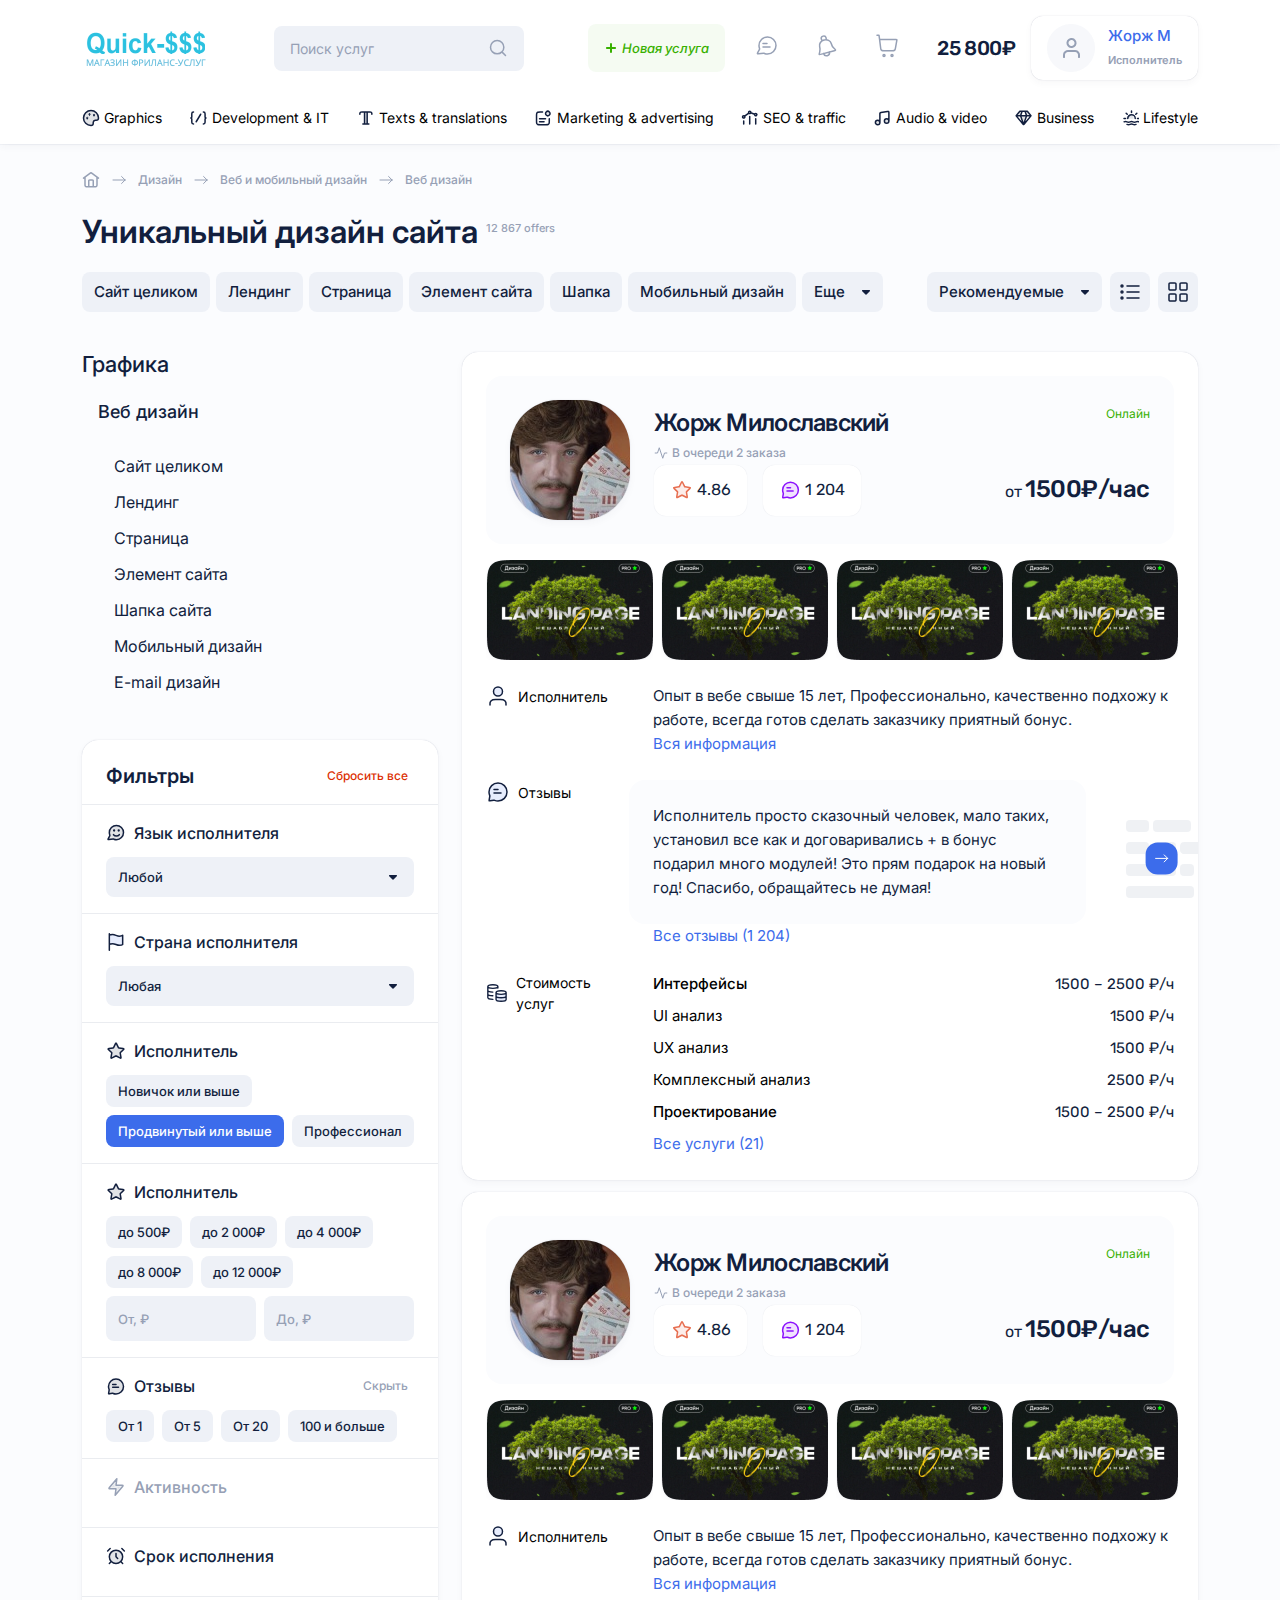
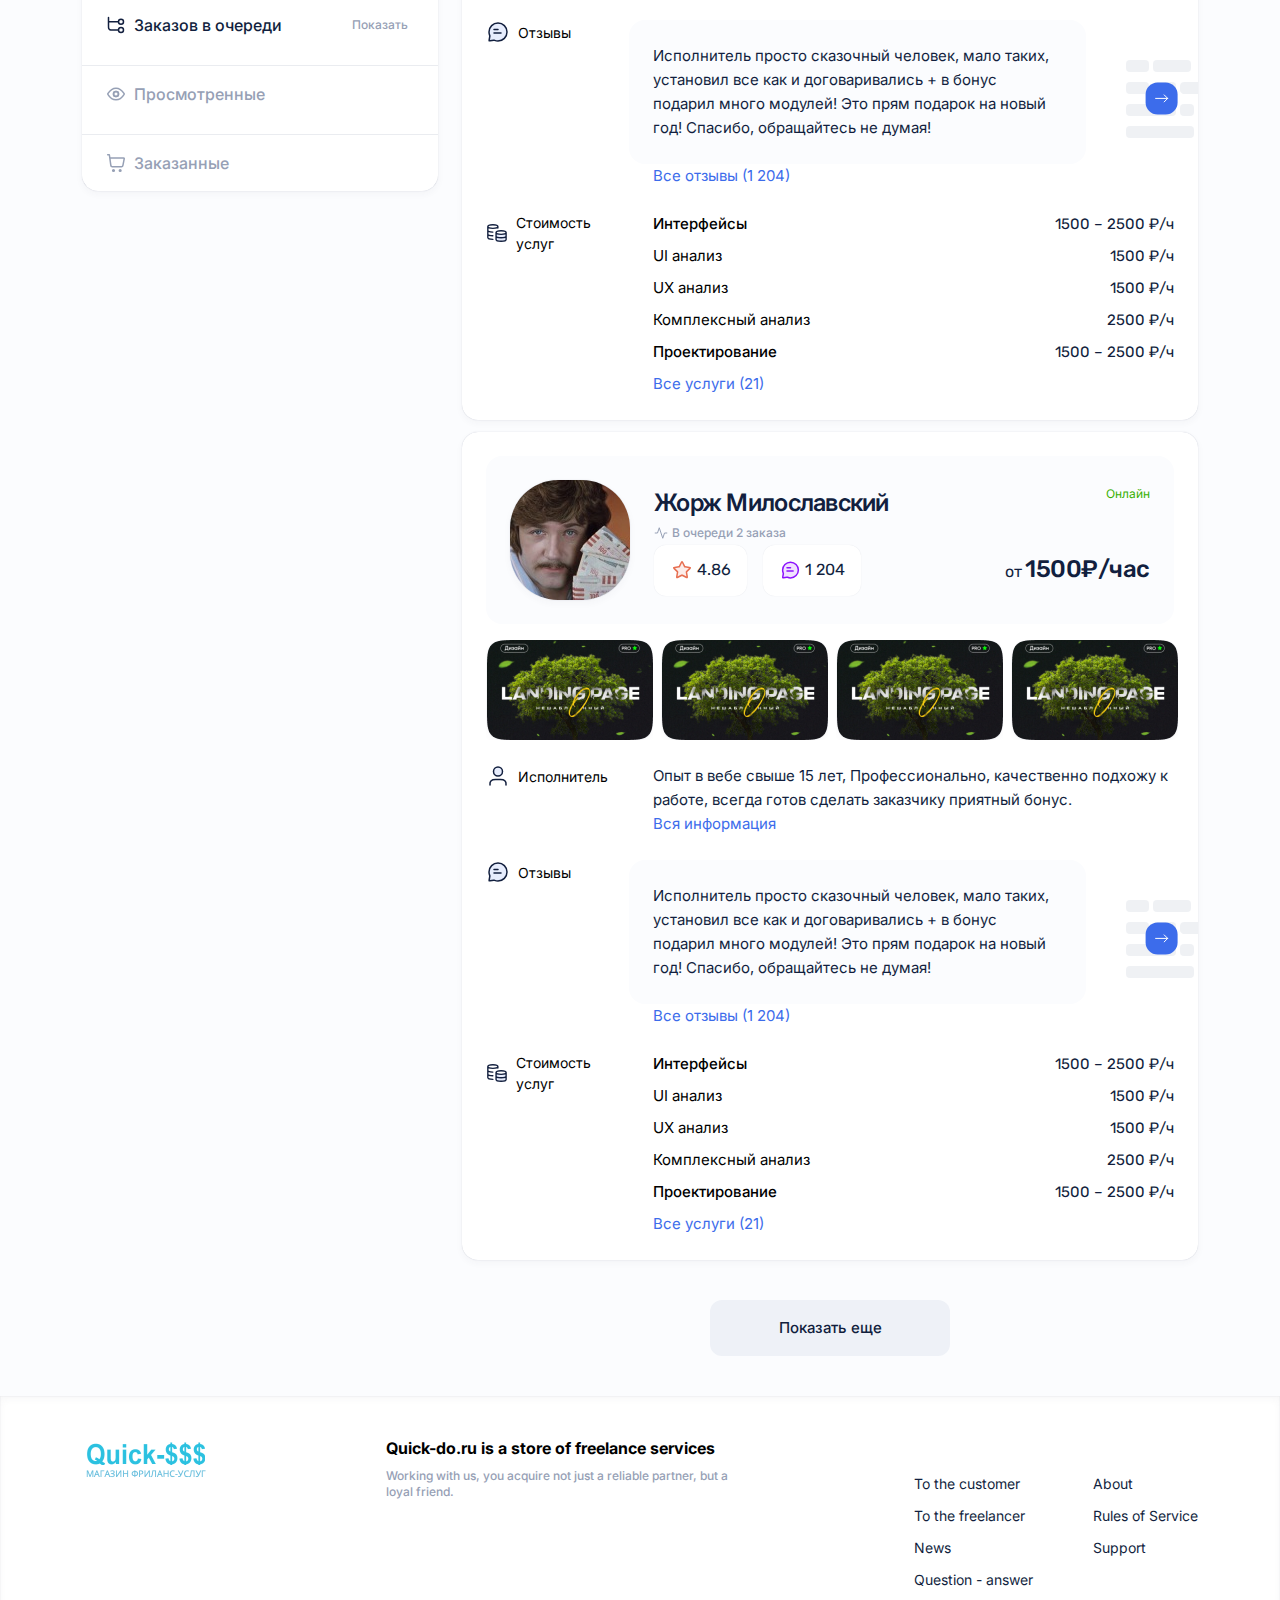
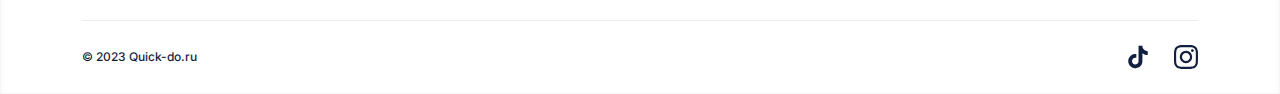
==== app/catalog.html @ 10f94018 "commit" ====
<!DOCTYPE html>
<html lang="en">

<head>
  <meta charset="UTF-8">
  <meta name="viewport" content="width=device-width, initial-scale=1.0">
  <link rel="stylesheet" href="https://cdn.jsdelivr.net/npm/swiper@10/swiper-bundle.min.css" />
  <link rel="stylesheet" href="css/style.min.css">
  <title>Quick</title>
</head>

<body>
  <div class="wrapper">
    <header class="header">
      <div class="container">
        <div class="header__top">
          <a href="#" class="header__logo">
            <img src="images/logo.png" alt="">
          </a>
          <div class="header__search">
            <input type="text" placeholder="Поиск услуг" class="header__search-input">
            <buttom class="search">
              <svg xmlns="http://www.w3.org/2000/svg" width="20" height="20" viewBox="0 0 20 20" fill="none">
                <path
                  d="M17.5 17.5L13.875 13.875M15.8333 9.16667C15.8333 12.8486 12.8486 15.8333 9.16667 15.8333C5.48477 15.8333 2.5 12.8486 2.5 9.16667C2.5 5.48477 5.48477 2.5 9.16667 2.5C12.8486 2.5 15.8333 5.48477 15.8333 9.16667Z"
                  stroke="#96A0B5" stroke-width="1.5" stroke-linecap="round" stroke-linejoin="round" />
              </svg>
            </buttom>
          </div>
          <div class="heder__right">
            <button class="new__offer">
              <span><svg xmlns="http://www.w3.org/2000/svg" width="14" height="14" viewBox="0 0 14 14" fill="none">
                  <path d="M6.99996 2.91663V11.0833M2.91663 6.99996H11.0833" stroke="#38B000" stroke-width="2"
                    stroke-linecap="round" stroke-linejoin="round" />
                </svg>
                <i>Новая услуга </i>
              </span>
            </button>
            <div class="header__buttons ">

              <button class="message">
                <svg xmlns="http://www.w3.org/2000/svg" width="24" height="24" viewBox="0 0 24 24" fill="none">
                  <path
                    d="M7.99962 9.5H11.9996M7.99962 13H14.9996M12.4996 20C17.194 20 20.9996 16.1944 20.9996 11.5C20.9996 6.80558 17.194 3 12.4996 3C7.8052 3 3.99962 6.80558 3.99962 11.5C3.99962 12.45 4.15547 13.3636 4.443 14.2166C4.55119 14.5376 4.60529 14.6981 4.61505 14.8214C4.62469 14.9432 4.6174 15.0286 4.58728 15.1469C4.55677 15.2668 4.48942 15.3915 4.35472 15.6408L2.71906 18.6684C2.48575 19.1002 2.36909 19.3161 2.3952 19.4828C2.41794 19.6279 2.50337 19.7557 2.6288 19.8322C2.7728 19.9201 3.01692 19.8948 3.50517 19.8444L8.62619 19.315C8.78127 19.299 8.85881 19.291 8.92949 19.2937C8.999 19.2963 9.04807 19.3029 9.11586 19.3185C9.18478 19.3344 9.27145 19.3678 9.44478 19.4345C10.3928 19.7998 11.4228 20 12.4996 20Z"
                    stroke="#96A0B5" stroke-width="1.5" stroke-linecap="round" stroke-linejoin="round" />
                </svg>
              </button>
              <button class="bell">
                <svg xmlns="http://www.w3.org/2000/svg" width="24" height="24" viewBox="0 0 24 24" fill="none">
                  <path
                    d="M14.391 18.015C14.8198 19.6154 13.8701 21.2604 12.2697 21.6893C10.6693 22.1181 9.02426 21.1683 8.59543 19.5679M10.8915 5.74109C11.1957 5.19379 11.2959 4.53229 11.1211 3.8797C10.7637 2.54603 9.39288 1.75457 8.05921 2.11193C6.72555 2.46928 5.93409 3.84013 6.29144 5.17379C6.46631 5.82639 6.88384 6.34916 7.42094 6.67103M16.2359 9.44553C15.879 8.1134 14.926 6.99944 13.5868 6.3487C12.2475 5.69797 10.6316 5.56377 9.09449 5.97563C7.55741 6.38749 6.22508 7.31167 5.3906 8.54486C4.55612 9.77805 4.28785 11.2192 4.64479 12.5514C5.23537 14.7554 5.12069 16.5138 4.74774 17.8499C4.32267 19.3728 4.11014 20.1342 4.16756 20.2871C4.23325 20.462 4.28076 20.5101 4.455 20.5776C4.60729 20.6366 5.24706 20.4651 6.5266 20.1223L18.3917 16.9431C19.6712 16.6002 20.311 16.4288 20.4134 16.3015C20.5305 16.1559 20.5476 16.0906 20.5171 15.9063C20.4904 15.7451 19.9256 15.192 18.796 14.0857C17.805 13.115 16.8265 11.6496 16.2359 9.44553Z"
                    stroke="#96A0B5" stroke-width="1.5" stroke-linecap="round" stroke-linejoin="round" />
                </svg>
              </button>
              <button class="cart">
                <svg xmlns="http://www.w3.org/2000/svg" width="24" height="26" viewBox="0 0 24 26" fill="none">
                  <path
                    d="M2 2.14636H3.30616C3.55218 2.14636 3.67519 2.14636 3.77418 2.19491C3.86142 2.2377 3.93535 2.30651 3.98715 2.39315C4.04593 2.49144 4.06333 2.62214 4.09812 2.88351L4.57143 6.43921M4.57143 6.43921L5.62332 14.7366C5.75681 15.7896 5.82355 16.3161 6.0581 16.7123C6.26478 17.0615 6.56108 17.3392 6.91135 17.512C7.30886 17.7079 7.80394 17.7079 8.79411 17.7079H17.352C18.2945 17.7079 18.7658 17.7079 19.151 17.5259C19.4905 17.3655 19.7818 17.1067 19.9923 16.7787C20.2309 16.4068 20.3191 15.91 20.4955 14.9163L21.8191 7.45842C21.8812 7.10869 21.9122 6.93382 21.8672 6.79712C21.8278 6.67721 21.7499 6.57623 21.6475 6.51221C21.5308 6.43921 21.365 6.43921 21.0332 6.43921H4.57143ZM10 22.5374C10 23.1301 9.55228 23.6106 9 23.6106C8.44772 23.6106 8 23.1301 8 22.5374C8 21.9446 8.44772 21.4642 9 21.4642C9.55228 21.4642 10 21.9446 10 22.5374ZM18 22.5374C18 23.1301 17.5523 23.6106 17 23.6106C16.4477 23.6106 16 23.1301 16 22.5374C16 21.9446 16.4477 21.4642 17 21.4642C17.5523 21.4642 18 21.9446 18 22.5374Z"
                    stroke="#96A0B5" stroke-width="1.5" stroke-linecap="round" stroke-linejoin="round" />
                </svg>
              </button>
            </div>
            <div class="header__balance">25 800₽</div>
            <div class="header__user">
              <div class="header__user-avatar">
                <img src="images/user-header.png" alt="">
                <div class="header__user-info">
                  <div class="header__user-name">Жорж М</div>
                  <div class="header__user-status">Исполнитель</div>
                </div>
              </div>
            </div>
          </div>

        </div>
        <div class="header__bottom">
          <a class="header__bottom-item">
            <img src="images/icons/palette.svg" alt="">
            <span>Graphics</span>
          </a>
          <a class="header__bottom-item">
            <img src="images/icons/brackets-slash.3 1.svg" alt="">
            <span>Development & IT</span>
          </a>
          <a class="header__bottom-item">
            <img src="images/icons/type-02.3 1.svg" alt="">
            <span>Texts & translations</span>
          </a>
          <a class="header__bottom-item">
            <img src="images/icons/notification-text.svg" alt="">
            <span>Marketing & advertising</span>
          </a>

          <a class="header__bottom-item">
            <img src="images/icons/bar-line-chart.svg" alt="">
            <span>SEO & traffic</span>
          </a>
          <a class="header__bottom-item">
            <img src="images/icons/music-note.svg" alt="">
            <span>Audio & video</span>
          </a>
          <a class="header__bottom-item">
            <img src="images/icons/diamond.svg" alt="">
            <span>Business</span>
          </a>
          <a class="header__bottom-item">
            <img src="images/icons/sun-setting.svg" alt="">
            <span>Lifestyle</span>
          </a>

        </div>
        <div class="header__bottom"></div>
      </div>
    </header>
    <main class="main">
      <section class="page__top">
        <div class="container">
          <div class="page__breadcrumbs">
            <a href="index.html" class="page__breadcrumbs-home page__breadcrumbs-link">
              <img src="images/icons/home-03 1.svg" alt="">
            </a>
            <a href="" class="page__breadcrumbs-category page__breadcrumbs-link">Дизайн</a>
            <a href="" class="page__breadcrumbs-midle page__breadcrumbs-link">Веб и мобильный дизайн</a>
            <a href="" class="page__breadcrumbs-last page__breadcrumbs-link">Веб дизайн</a>
          </div>
          <div class="page__heading">
            <h2>Уникальный дизайн сайта</h2> <span>12 867 offers</span>
          </div>
          <div class="page__categories">
            <div class="page__categories-box">
              <a href="">Сайт целиком</a>
              <a href="">Лендинг</a>
              <a href="">Страница</a>
              <a href="">Элемент сайта</a>
              <a href="">Шапка</a>
              <a href="">Мобильный дизайн</a>
              <a href="" class="page__categories-select">Еще</a>
            </div>
            <div class="page__categories__left">
              <a href="" class="page__categories-select">Рекомендуемые</a>
              <button>
                <img src="images/icons/list.svg" alt="">
              </button>
              <button>
                <img src="images/icons/grid.svg" alt="">
              </button>
            </div>

          </div>
        </div>

      </section>
      <section class="content">
        <div class="container">
          <div class="content__wrapper">
            <div class="content__filter">
              <div class="content__filter__top">
                <a class="content__filter-heading">
                  Графика
                </a>
                <div class="content__filter-body">
                  <a href="#" class="content__filter-body-head">Веб дизайн</a>
                  <ul class="content__filter-list">
                    <a href="">
                      <li>Сайт целиком</li>
                    </a>
                    <a href="">
                      <li>Лендинг</li>
                    </a>
                    <a href="">
                      <li>Страница</li>
                    </a>
                    <a href="">
                      <li>Элемент сайта</li>
                    </a>
                    <a href="">
                      <li>Шапка сайта</li>
                    </a>
                    <a href="">
                      <li>Мобильный дизайн</li>
                    </a>
                    <a href="">
                      <li>E-mail дизайн</li>
                    </a>

                  </ul>
                </div>
              </div>
              <div class="filter__options">
                <div class="filter__options__top">
                  <div class="filter__options__tilte">Фильтры</div>
                  <button class="filter__reset-btn">Сбросить все</button>
                </div>
                <div class="filter__item">
                  <div class="filter__item-top">
                    <img src="images/icons/message-smile-circle.svg" alt="">
                    <span>Язык исполнителя</span>
                  </div>
                  <div class="filter__select">Любой</div>
                </div>
                <div class="filter__item">
                  <div class="filter__item-top">
                    <img src="images/icons/flag.svg" alt="">
                    <span>Страна исполнителя</span>
                  </div>
                  <div class="filter__select">Любая</div>
                </div>
                <div class="filter__item">
                  <div class="filter__item-top">
                    <img src="images/icons/star-01.3 2.svg" alt="">
                    <span>Исполнитель</span>
                  </div>
                  <div class="filter__points">
                    <div class="filter__points-item">Новичок или выше</div>
                    <div class="filter__points-item active">Продвинутый или выше</div>
                    <div class="filter__points-item">Профессионал</div>
                  </div>
                </div>
                <div class="filter__item">
                  <div class="filter__item-top">
                    <img src="images/icons/star-01.3 2.svg" alt="">
                    <span>Исполнитель</span>
                  </div>
                  <div class="filter__points">
                    <div class="filter__points-item">до 500₽</div>
                    <div class="filter__points-item">до 2 000₽</div>
                    <div class="filter__points-item">до 4 000₽</div>
                    <div class="filter__points-item">до 8 000₽</div>
                    <div class="filter__points-item">до 12 000₽</div>
                  </div>
                  <div class="filter__points filter__points-price">
                    <input type="number" class="filter__points-input" placeholder="От, ₽">
                    <input type="number" class="filter__points-input" placeholder="До, ₽">
                  </div>
                </div>
                <div class="filter__item">
                  <div class="filter__item-top">
                    <img src="images/icons/message-text-circle-02.3 1.svg" alt="">
                    <span>Отзывы</span>
                    <button class="filter__cloose">Скрыть</button>
                  </div>
                  <div class="filter__points">
                    <div class="filter__points-item">От 1</div>
                    <div class="filter__points-item">От 5</div>
                    <div class="filter__points-item">От 20</div>
                    <div class="filter__points-item">100 и больше</div>
                  </div>
                </div>
                <div class="filter__item">
                  <div class="filter__item-top grey">
                    <img src="images/icons/lightning-01.3 1.svg" alt="">
                    <span>Активность</span>
                  </div>
                </div>
                <div class="filter__item">
                  <div class="filter__item-top">
                    <img src="images/icons/alarm-clock.3 1.svg" alt="">
                    <span>Срок исполнения</span>
                  </div>
                </div>
                <div class="filter__item">
                  <div class="filter__item-top">
                    <img src="images/icons/git-branch-01.3 1.svg" alt="">
                    <span>Заказов в очереди</span>
                    <button class="filter__item-show">Показать</button>
                  </div>
                </div>
                <div class="filter__item">
                  <div class="filter__item-top grey">
                    <img src="images/icons/eye.3 1.svg" alt="">
                    <span>Просмотренные</span>
                  </div>
                </div>
                <div class="filter__item">
                  <div class="filter__item-top grey">
                    <img src="images/icons/shopping-cart-01 1.svg" alt="">
                    <span>Заказанные</span>
                  </div>
                </div>
              </div>
            </div>
            <div class="content__profi">
              <div class="content__profi-wrap">
                <div class="profi__block">
                  <div class="profi__head">
                    <img src="images/frelancer/avatar.jpg" alt="">
                    <div class="profi__info">
                      <div class="profi__info-top">
                        <div class="profi__info-user">
                          <div class="profi__info-name">Жорж Милославский</div>
                          <div class="profi__info-orders">В очереди 2 заказа</div>
                        </div>
                        <div class="profi__info-status">Онлайн</div>
                      </div>
                      <div class="profi__info-bottom">
                        <div class="profi__info-point">
                          <svg xmlns="http://www.w3.org/2000/svg" width="22" height="22" viewBox="0 0 22 22"
                            fill="none">
                            <path opacity="0.12"
                              d="M10.3724 3.52163C10.574 3.11306 10.6748 2.90877 10.8117 2.84349C10.9308 2.78671 11.0692 2.78671 11.1883 2.84349C11.3252 2.90877 11.426 3.11306 11.6277 3.52163L13.5411 7.39784C13.6006 7.51846 13.6303 7.57878 13.6738 7.62561C13.7124 7.66706 13.7586 7.70065 13.8099 7.72452C13.8679 7.75147 13.9344 7.7612 14.0675 7.78065L18.3474 8.40622C18.7981 8.47209 19.0234 8.50502 19.1277 8.61511C19.2184 8.71088 19.261 8.84248 19.2438 8.97327C19.2239 9.12361 19.0609 9.28252 18.7346 9.60032L15.6387 12.6156C15.5423 12.7095 15.494 12.7566 15.4629 12.8125C15.4353 12.862 15.4176 12.9164 15.4108 12.9727C15.4031 13.0362 15.4145 13.1026 15.4372 13.2353L16.1678 17.4943C16.2448 17.9435 16.2832 18.1681 16.2109 18.3014C16.1479 18.4173 16.036 18.4987 15.9062 18.5228C15.757 18.5504 15.5553 18.4443 15.152 18.2322L11.3259 16.22C11.2066 16.1574 11.147 16.1261 11.0842 16.1137C11.0286 16.1028 10.9714 16.1028 10.9158 16.1137C10.853 16.1261 10.7934 16.1574 10.6742 16.22L6.84806 18.2322C6.44468 18.4443 6.24298 18.5504 6.09385 18.5228C5.9641 18.4987 5.85213 18.4173 5.78915 18.3014C5.71675 18.1681 5.75528 17.9435 5.83231 17.4943L6.56278 13.2353C6.58555 13.1026 6.59694 13.0362 6.58923 12.9727C6.58241 12.9164 6.56472 12.862 6.53716 12.8125C6.50602 12.7566 6.45777 12.7095 6.36127 12.6156L3.26549 9.60032C2.9392 9.28252 2.77606 9.12361 2.75621 8.97327C2.73894 8.84248 2.78161 8.71088 2.87234 8.61511C2.97664 8.50502 3.20197 8.47209 3.65266 8.40622L7.93252 7.78065C8.06562 7.7612 8.13217 7.75147 8.19013 7.72452C8.24144 7.70065 8.28764 7.66706 8.32617 7.62561C8.36967 7.57878 8.39944 7.51846 8.45897 7.39784L10.3724 3.52163Z"
                              fill="#E76F51" />
                            <path
                              d="M10.3724 3.52163C10.574 3.11306 10.6749 2.90877 10.8117 2.84349C10.9308 2.78671 11.0692 2.78671 11.1883 2.84349C11.3252 2.90877 11.426 3.11306 11.6277 3.52163L13.5411 7.39784C13.6006 7.51846 13.6303 7.57878 13.6738 7.62561C13.7124 7.66706 13.7586 7.70065 13.8099 7.72452C13.8679 7.75147 13.9344 7.7612 14.0675 7.78065L18.3474 8.40622C18.7981 8.47209 19.0234 8.50502 19.1277 8.61511C19.2184 8.71088 19.261 8.84249 19.2438 8.97327C19.2239 9.12361 19.0609 9.28252 18.7346 9.60032L15.6387 12.6156C15.5423 12.7095 15.494 12.7566 15.4629 12.8125C15.4353 12.862 15.4176 12.9164 15.4108 12.9727C15.4031 13.0362 15.4145 13.1026 15.4372 13.2353L16.1678 17.4943C16.2448 17.9435 16.2832 18.1681 16.2109 18.3014C16.1479 18.4173 16.036 18.4987 15.9062 18.5228C15.757 18.5504 15.5553 18.4443 15.152 18.2322L11.3259 16.22C11.2066 16.1574 11.147 16.1261 11.0842 16.1137C11.0286 16.1028 10.9714 16.1028 10.9158 16.1137C10.853 16.1261 10.7934 16.1574 10.6742 16.22L6.84806 18.2322C6.44468 18.4443 6.24298 18.5504 6.09385 18.5228C5.9641 18.4987 5.85213 18.4173 5.78915 18.3014C5.71675 18.1681 5.75528 17.9435 5.83231 17.4943L6.56278 13.2353C6.58555 13.1026 6.59694 13.0362 6.58923 12.9727C6.58241 12.9164 6.56472 12.862 6.53716 12.8125C6.50602 12.7566 6.45777 12.7095 6.36127 12.6156L3.26549 9.60032C2.9392 9.28252 2.77606 9.12361 2.75621 8.97327C2.73894 8.84249 2.78161 8.71088 2.87234 8.61511C2.97664 8.50502 3.20197 8.47209 3.65266 8.40622L7.93252 7.78065C8.06562 7.7612 8.13217 7.75147 8.19013 7.72452C8.24144 7.70065 8.28764 7.66706 8.32617 7.62561C8.36967 7.57878 8.39944 7.51846 8.45897 7.39784L10.3724 3.52163Z"
                              stroke="#E76F51" stroke-width="1.5" stroke-linecap="round" stroke-linejoin="round" />
                          </svg>
                          <span>4.86</span>
                        </div>
                        <div class="profi__info-point">
                          <svg xmlns="http://www.w3.org/2000/svg" width="21" height="22" viewBox="0 0 21 22"
                            fill="none">
                            <path opacity="0.12"
                              d="M18.375 11C18.375 15.3493 14.8493 18.875 10.5 18.875C9.45254 18.875 8.45276 18.6705 7.53855 18.2992C7.36358 18.2281 7.2761 18.1926 7.20538 18.1768C7.1362 18.1613 7.08501 18.1556 7.01411 18.1556C6.94164 18.1556 6.8627 18.1687 6.70482 18.195L3.59167 18.7139C3.26566 18.7683 3.10265 18.7954 2.98478 18.7448C2.88162 18.7006 2.79941 18.6184 2.75517 18.5152C2.70461 18.3973 2.73178 18.2343 2.78611 17.9083L3.30497 14.7952C3.33128 14.6373 3.34444 14.5584 3.34443 14.4859C3.34443 14.415 3.33876 14.3638 3.32325 14.2946C3.3074 14.2239 3.27186 14.1364 3.2008 13.9614C2.82952 13.0472 2.625 12.0475 2.625 11C2.625 6.65076 6.15076 3.125 10.5 3.125C14.8493 3.125 18.375 6.65076 18.375 11Z"
                              fill="#8C13FD" />
                            <path
                              d="M7 8.8125H10.5M7 11.875H13.125M10.5 18.875C14.8493 18.875 18.375 15.3493 18.375 11C18.375 6.65076 14.8493 3.125 10.5 3.125C6.15076 3.125 2.625 6.65076 2.625 11C2.625 12.0475 2.82952 13.0472 3.2008 13.9614C3.27186 14.1364 3.3074 14.2239 3.32325 14.2946C3.33876 14.3638 3.34443 14.415 3.34443 14.4859C3.34444 14.5584 3.33128 14.6373 3.30497 14.7952L2.78611 17.9083C2.73178 18.2343 2.70461 18.3973 2.75517 18.5152C2.79941 18.6184 2.88162 18.7006 2.98478 18.7448C3.10265 18.7954 3.26566 18.7683 3.59167 18.7139L6.70482 18.195C6.8627 18.1687 6.94164 18.1556 7.01411 18.1556C7.08501 18.1556 7.1362 18.1613 7.20538 18.1767C7.2761 18.1926 7.36358 18.2281 7.53855 18.2992C8.45276 18.6705 9.45254 18.875 10.5 18.875Z"
                              stroke="#8C13FD" stroke-width="1.5" stroke-linecap="round" stroke-linejoin="round" />
                          </svg>
                          <span>1 204</span>
                        </div>
                        <div class="profi__info-price">
                          от <strong>1500₽/час</strong>
                        </div>
                      </div>
                    </div>
                  </div>
                  <div class="profi__projects">
                    <a href="" class="profi__projects-item">
                      <img src="images/project.png" alt="">
                    </a>
                    <a href="" class="profi__projects-item">
                      <img src="images/project.png" alt="">
                    </a>
                    <a href="" class="profi__projects-item">
                      <img src="images/project.png" alt="">
                    </a>
                    <a href="" class="profi__projects-item">
                      <img src="images/project.png" alt="">
                    </a>
                  </div>
                  <div class="profi__descr">
                    <div class="profi__descr-left">
                      <svg xmlns="http://www.w3.org/2000/svg" width="24" height="24" viewBox="0 0 24 24" fill="none">
                        <path opacity="0.12"
                          d="M12 12C14.4853 12 16.5 9.98528 16.5 7.5C16.5 5.01472 14.4853 3 12 3C9.51472 3 7.5 5.01472 7.5 7.5C7.5 9.98528 9.51472 12 12 12Z"
                          fill="#3C6CEB" />
                        <path
                          d="M20 21C20 19.6044 20 18.9067 19.8278 18.3389C19.44 17.0605 18.4395 16.06 17.1611 15.6722C16.5933 15.5 15.8956 15.5 14.5 15.5H9.5C8.10444 15.5 7.40665 15.5 6.83886 15.6722C5.56045 16.06 4.56004 17.0605 4.17224 18.3389C4 18.9067 4 19.6044 4 21M16.5 7.5C16.5 9.98528 14.4853 12 12 12C9.51472 12 7.5 9.98528 7.5 7.5C7.5 5.01472 9.51472 3 12 3C14.4853 3 16.5 5.01472 16.5 7.5Z"
                          stroke="#121F3E" stroke-width="1.5" stroke-linecap="round" stroke-linejoin="round" />
                      </svg>
                      <span>Исполнитель</span>
                    </div>
                    <div class="profi__descr-right">
                      <p>Опыт в вебе свыше 15 лет, Профессионально, качественно подхожу к работе, всегда готов сделать
                        заказчику приятный бонус.</p>
                      <a href="">Вся информация</a>
                    </div>
                  </div>
                  <div class="profi__descr">
                    <div class="profi__descr-left">
                      <svg xmlns="http://www.w3.org/2000/svg" width="24" height="24" viewBox="0 0 24 24" fill="none">
                        <path opacity="0.12"
                          d="M21 12C21 16.9706 16.9706 21 12 21C10.8029 21 9.6603 20.7663 8.61549 20.3419C8.41552 20.2607 8.31554 20.2201 8.23472 20.202C8.15566 20.1843 8.09715 20.1778 8.01613 20.1778C7.9333 20.1778 7.84309 20.1928 7.66265 20.2229L4.10476 20.8159C3.73218 20.878 3.54589 20.909 3.41118 20.8512C3.29328 20.8007 3.19933 20.7067 3.14876 20.5888C3.09098 20.4541 3.12203 20.2678 3.18413 19.8952L3.77711 16.3374C3.80718 16.1569 3.82222 16.0667 3.82221 15.9839C3.8222 15.9028 3.81572 15.8443 3.798 15.7653C3.77988 15.6845 3.73927 15.5845 3.65806 15.3845C3.23374 14.3397 3 13.1971 3 12C3 7.02944 7.02944 3 12 3C16.9706 3 21 7.02944 21 12Z"
                          fill="#3C6CEB" />
                        <path
                          d="M8 9.5H12M8 13H15M12 21C16.9706 21 21 16.9706 21 12C21 7.02944 16.9706 3 12 3C7.02944 3 3 7.02944 3 12C3 13.1971 3.23374 14.3397 3.65806 15.3845C3.73927 15.5845 3.77988 15.6845 3.798 15.7653C3.81572 15.8443 3.8222 15.9028 3.82221 15.9839C3.82222 16.0667 3.80718 16.1569 3.77711 16.3374L3.18413 19.8952C3.12203 20.2678 3.09098 20.4541 3.14876 20.5888C3.19933 20.7067 3.29328 20.8007 3.41118 20.8512C3.54589 20.909 3.73218 20.878 4.10476 20.8159L7.66265 20.2229C7.84309 20.1928 7.9333 20.1778 8.01613 20.1778C8.09715 20.1778 8.15566 20.1843 8.23472 20.202C8.31554 20.2201 8.41552 20.2607 8.61549 20.3419C9.6603 20.7663 10.8029 21 12 21Z"
                          stroke="#121F3E" stroke-width="1.5" stroke-linecap="round" stroke-linejoin="round" />
                      </svg>
                      <span>Отзывы</span>
                    </div>
                    <div class="profi__descr-right">
                      <div class="profi__descr-right-wrapper">
                        <p>Исполнитель просто сказочный человек, мало таких, установил все как и договаривались + в
                          бонус
                          подарил много модулей! Это прям подарок на новый год! Спасибо, обращайтесь не думая!</p>
                        <div class="profi__descr-testimonial">
                          <svg xmlns="http://www.w3.org/2000/svg" width="83" height="82" viewBox="0 0 83 82"
                            fill="none">
                            <rect opacity="0.15" x="27" width="38" height="12" rx="4" fill="#96A0B5" />
                            <rect opacity="0.15" y="22" width="23" height="12" rx="4" fill="#96A0B5" />
                            <rect opacity="0.15" width="23" height="12" rx="4" fill="#96A0B5" />
                            <rect opacity="0.15" x="27" y="22" width="23" height="12" rx="4" fill="#96A0B5" />
                            <path opacity="0.15"
                              d="M54 28C54 26.1362 54 25.2044 54.3045 24.4693C54.7105 23.4892 55.4892 22.7105 56.4693 22.3045C57.2044 22 58.1362 22 60 22H72V34H60C58.1362 34 57.2044 34 56.4693 33.6955C55.4892 33.2895 54.7105 32.5108 54.3045 31.5307C54 30.7956 54 29.8638 54 28Z"
                              fill="#96A0B5" />
                            <rect opacity="0.15" x="54" y="44" width="14" height="12" rx="4" fill="#96A0B5" />
                            <rect opacity="0.15" y="44" width="50" height="12" rx="4" fill="#96A0B5" />
                            <rect opacity="0.15" y="66" width="68" height="12" rx="4" fill="#96A0B5" />
                          </svg>
                          <a href="#">
                            <svg xmlns="http://www.w3.org/2000/svg" width="14" height="14" viewBox="0 0 14 14"
                              fill="none">
                              <path d="M0.999359 7H13.0827M13.0827 7L9.58269 3.5M13.0827 7L9.58269 10.5" stroke="white"
                                stroke-linecap="round" stroke-linejoin="round" />
                            </svg>
                          </a>
                        </div>
                      </div>

                      <a href="">Все отзывы (1 204)</a>
                    </div>
                  </div>
                  <div class="profi__descr">
                    <div class="profi__descr-left">
                      <svg xmlns="http://www.w3.org/2000/svg" width="24" height="24" viewBox="0 0 24 24" fill="none">
                        <path opacity="0.12"
                          d="M16.5 13.5C19.5376 13.5 22 12.6046 22 11.5V19C22 20.1046 19.5376 21 16.5 21C13.4624 21 11 20.1046 11 19V11.5C11 12.6046 13.4624 13.5 16.5 13.5Z"
                          fill="#3C6CEB" />
                        <path
                          d="M13 5C13 6.10457 10.5376 7 7.5 7C4.46243 7 2 6.10457 2 5M13 5C13 3.89543 10.5376 3 7.5 3C4.46243 3 2 3.89543 2 5M13 5V6.5M2 5V17C2 18.1046 4.46243 19 7.5 19M7.5 11C7.33145 11 7.16468 10.9972 7 10.9918C4.19675 10.9 2 10.0433 2 9M7.5 15C4.46243 15 2 14.1046 2 13M22 11.5C22 12.6046 19.5376 13.5 16.5 13.5C13.4624 13.5 11 12.6046 11 11.5M22 11.5C22 10.3954 19.5376 9.5 16.5 9.5C13.4624 9.5 11 10.3954 11 11.5M22 11.5V19C22 20.1046 19.5376 21 16.5 21C13.4624 21 11 20.1046 11 19V11.5M22 15.25C22 16.3546 19.5376 17.25 16.5 17.25C13.4624 17.25 11 16.3546 11 15.25"
                          stroke="#121F3E" stroke-width="1.5" stroke-linecap="round" stroke-linejoin="round" />
                      </svg>
                      <span>Стоимость
                        услуг</span>
                    </div>
                    <div class="profi__descr-right">
                      <div class="profi__descr-service">
                        <span class="black">Интерфейсы</span>
                        <p>1500 – 2500 ₽/ч</p>
                      </div>
                      <div class="profi__descr-service">
                        <span>UI анализ</span>
                        <p>1500 ₽/ч</p>
                      </div>
                      <div class="profi__descr-service">
                        <span>UX анализ</span>
                        <p>1500 ₽/ч</p>
                      </div>
                      <div class="profi__descr-service">
                        <span>Комплексный анализ</span>
                        <p>2500 ₽/ч</p>
                      </div>
                      <div class="profi__descr-service">
                        <span class="black">Проектирование</span>
                        <p>1500 – 2500 ₽/ч</p>
                      </div>
                      <a href="">Все услуги (21)</a>
                    </div>
                  </div>
                </div>
                <div class="profi__block">
                  <div class="profi__head">
                    <img src="images/frelancer/avatar.jpg" alt="">
                    <div class="profi__info">
                      <div class="profi__info-top">
                        <div class="profi__info-user">
                          <div class="profi__info-name">Жорж Милославский</div>
                          <div class="profi__info-orders">В очереди 2 заказа</div>
                        </div>
                        <div class="profi__info-status">Онлайн</div>
                      </div>
                      <div class="profi__info-bottom">
                        <div class="profi__info-point">
                          <svg xmlns="http://www.w3.org/2000/svg" width="22" height="22" viewBox="0 0 22 22"
                            fill="none">
                            <path opacity="0.12"
                              d="M10.3724 3.52163C10.574 3.11306 10.6748 2.90877 10.8117 2.84349C10.9308 2.78671 11.0692 2.78671 11.1883 2.84349C11.3252 2.90877 11.426 3.11306 11.6277 3.52163L13.5411 7.39784C13.6006 7.51846 13.6303 7.57878 13.6738 7.62561C13.7124 7.66706 13.7586 7.70065 13.8099 7.72452C13.8679 7.75147 13.9344 7.7612 14.0675 7.78065L18.3474 8.40622C18.7981 8.47209 19.0234 8.50502 19.1277 8.61511C19.2184 8.71088 19.261 8.84248 19.2438 8.97327C19.2239 9.12361 19.0609 9.28252 18.7346 9.60032L15.6387 12.6156C15.5423 12.7095 15.494 12.7566 15.4629 12.8125C15.4353 12.862 15.4176 12.9164 15.4108 12.9727C15.4031 13.0362 15.4145 13.1026 15.4372 13.2353L16.1678 17.4943C16.2448 17.9435 16.2832 18.1681 16.2109 18.3014C16.1479 18.4173 16.036 18.4987 15.9062 18.5228C15.757 18.5504 15.5553 18.4443 15.152 18.2322L11.3259 16.22C11.2066 16.1574 11.147 16.1261 11.0842 16.1137C11.0286 16.1028 10.9714 16.1028 10.9158 16.1137C10.853 16.1261 10.7934 16.1574 10.6742 16.22L6.84806 18.2322C6.44468 18.4443 6.24298 18.5504 6.09385 18.5228C5.9641 18.4987 5.85213 18.4173 5.78915 18.3014C5.71675 18.1681 5.75528 17.9435 5.83231 17.4943L6.56278 13.2353C6.58555 13.1026 6.59694 13.0362 6.58923 12.9727C6.58241 12.9164 6.56472 12.862 6.53716 12.8125C6.50602 12.7566 6.45777 12.7095 6.36127 12.6156L3.26549 9.60032C2.9392 9.28252 2.77606 9.12361 2.75621 8.97327C2.73894 8.84248 2.78161 8.71088 2.87234 8.61511C2.97664 8.50502 3.20197 8.47209 3.65266 8.40622L7.93252 7.78065C8.06562 7.7612 8.13217 7.75147 8.19013 7.72452C8.24144 7.70065 8.28764 7.66706 8.32617 7.62561C8.36967 7.57878 8.39944 7.51846 8.45897 7.39784L10.3724 3.52163Z"
                              fill="#E76F51" />
                            <path
                              d="M10.3724 3.52163C10.574 3.11306 10.6749 2.90877 10.8117 2.84349C10.9308 2.78671 11.0692 2.78671 11.1883 2.84349C11.3252 2.90877 11.426 3.11306 11.6277 3.52163L13.5411 7.39784C13.6006 7.51846 13.6303 7.57878 13.6738 7.62561C13.7124 7.66706 13.7586 7.70065 13.8099 7.72452C13.8679 7.75147 13.9344 7.7612 14.0675 7.78065L18.3474 8.40622C18.7981 8.47209 19.0234 8.50502 19.1277 8.61511C19.2184 8.71088 19.261 8.84249 19.2438 8.97327C19.2239 9.12361 19.0609 9.28252 18.7346 9.60032L15.6387 12.6156C15.5423 12.7095 15.494 12.7566 15.4629 12.8125C15.4353 12.862 15.4176 12.9164 15.4108 12.9727C15.4031 13.0362 15.4145 13.1026 15.4372 13.2353L16.1678 17.4943C16.2448 17.9435 16.2832 18.1681 16.2109 18.3014C16.1479 18.4173 16.036 18.4987 15.9062 18.5228C15.757 18.5504 15.5553 18.4443 15.152 18.2322L11.3259 16.22C11.2066 16.1574 11.147 16.1261 11.0842 16.1137C11.0286 16.1028 10.9714 16.1028 10.9158 16.1137C10.853 16.1261 10.7934 16.1574 10.6742 16.22L6.84806 18.2322C6.44468 18.4443 6.24298 18.5504 6.09385 18.5228C5.9641 18.4987 5.85213 18.4173 5.78915 18.3014C5.71675 18.1681 5.75528 17.9435 5.83231 17.4943L6.56278 13.2353C6.58555 13.1026 6.59694 13.0362 6.58923 12.9727C6.58241 12.9164 6.56472 12.862 6.53716 12.8125C6.50602 12.7566 6.45777 12.7095 6.36127 12.6156L3.26549 9.60032C2.9392 9.28252 2.77606 9.12361 2.75621 8.97327C2.73894 8.84249 2.78161 8.71088 2.87234 8.61511C2.97664 8.50502 3.20197 8.47209 3.65266 8.40622L7.93252 7.78065C8.06562 7.7612 8.13217 7.75147 8.19013 7.72452C8.24144 7.70065 8.28764 7.66706 8.32617 7.62561C8.36967 7.57878 8.39944 7.51846 8.45897 7.39784L10.3724 3.52163Z"
                              stroke="#E76F51" stroke-width="1.5" stroke-linecap="round" stroke-linejoin="round" />
                          </svg>
                          <span>4.86</span>
                        </div>
                        <div class="profi__info-point">
                          <svg xmlns="http://www.w3.org/2000/svg" width="21" height="22" viewBox="0 0 21 22"
                            fill="none">
                            <path opacity="0.12"
                              d="M18.375 11C18.375 15.3493 14.8493 18.875 10.5 18.875C9.45254 18.875 8.45276 18.6705 7.53855 18.2992C7.36358 18.2281 7.2761 18.1926 7.20538 18.1768C7.1362 18.1613 7.08501 18.1556 7.01411 18.1556C6.94164 18.1556 6.8627 18.1687 6.70482 18.195L3.59167 18.7139C3.26566 18.7683 3.10265 18.7954 2.98478 18.7448C2.88162 18.7006 2.79941 18.6184 2.75517 18.5152C2.70461 18.3973 2.73178 18.2343 2.78611 17.9083L3.30497 14.7952C3.33128 14.6373 3.34444 14.5584 3.34443 14.4859C3.34443 14.415 3.33876 14.3638 3.32325 14.2946C3.3074 14.2239 3.27186 14.1364 3.2008 13.9614C2.82952 13.0472 2.625 12.0475 2.625 11C2.625 6.65076 6.15076 3.125 10.5 3.125C14.8493 3.125 18.375 6.65076 18.375 11Z"
                              fill="#8C13FD" />
                            <path
                              d="M7 8.8125H10.5M7 11.875H13.125M10.5 18.875C14.8493 18.875 18.375 15.3493 18.375 11C18.375 6.65076 14.8493 3.125 10.5 3.125C6.15076 3.125 2.625 6.65076 2.625 11C2.625 12.0475 2.82952 13.0472 3.2008 13.9614C3.27186 14.1364 3.3074 14.2239 3.32325 14.2946C3.33876 14.3638 3.34443 14.415 3.34443 14.4859C3.34444 14.5584 3.33128 14.6373 3.30497 14.7952L2.78611 17.9083C2.73178 18.2343 2.70461 18.3973 2.75517 18.5152C2.79941 18.6184 2.88162 18.7006 2.98478 18.7448C3.10265 18.7954 3.26566 18.7683 3.59167 18.7139L6.70482 18.195C6.8627 18.1687 6.94164 18.1556 7.01411 18.1556C7.08501 18.1556 7.1362 18.1613 7.20538 18.1767C7.2761 18.1926 7.36358 18.2281 7.53855 18.2992C8.45276 18.6705 9.45254 18.875 10.5 18.875Z"
                              stroke="#8C13FD" stroke-width="1.5" stroke-linecap="round" stroke-linejoin="round" />
                          </svg>
                          <span>1 204</span>
                        </div>
                        <div class="profi__info-price">
                          от <strong>1500₽/час</strong>
                        </div>
                      </div>
                    </div>
                  </div>
                  <div class="profi__projects">
                    <a href="" class="profi__projects-item">
                      <img src="images/project.png" alt="">
                    </a>
                    <a href="" class="profi__projects-item">
                      <img src="images/project.png" alt="">
                    </a>
                    <a href="" class="profi__projects-item">
                      <img src="images/project.png" alt="">
                    </a>
                    <a href="" class="profi__projects-item">
                      <img src="images/project.png" alt="">
                    </a>
                  </div>
                  <div class="profi__descr">
                    <div class="profi__descr-left">
                      <svg xmlns="http://www.w3.org/2000/svg" width="24" height="24" viewBox="0 0 24 24" fill="none">
                        <path opacity="0.12"
                          d="M12 12C14.4853 12 16.5 9.98528 16.5 7.5C16.5 5.01472 14.4853 3 12 3C9.51472 3 7.5 5.01472 7.5 7.5C7.5 9.98528 9.51472 12 12 12Z"
                          fill="#3C6CEB" />
                        <path
                          d="M20 21C20 19.6044 20 18.9067 19.8278 18.3389C19.44 17.0605 18.4395 16.06 17.1611 15.6722C16.5933 15.5 15.8956 15.5 14.5 15.5H9.5C8.10444 15.5 7.40665 15.5 6.83886 15.6722C5.56045 16.06 4.56004 17.0605 4.17224 18.3389C4 18.9067 4 19.6044 4 21M16.5 7.5C16.5 9.98528 14.4853 12 12 12C9.51472 12 7.5 9.98528 7.5 7.5C7.5 5.01472 9.51472 3 12 3C14.4853 3 16.5 5.01472 16.5 7.5Z"
                          stroke="#121F3E" stroke-width="1.5" stroke-linecap="round" stroke-linejoin="round" />
                      </svg>
                      <span>Исполнитель</span>
                    </div>
                    <div class="profi__descr-right">
                      <p>Опыт в вебе свыше 15 лет, Профессионально, качественно подхожу к работе, всегда готов сделать
                        заказчику приятный бонус.</p>
                      <a href="">Вся информация</a>
                    </div>
                  </div>
                  <div class="profi__descr">
                    <div class="profi__descr-left">
                      <svg xmlns="http://www.w3.org/2000/svg" width="24" height="24" viewBox="0 0 24 24" fill="none">
                        <path opacity="0.12"
                          d="M21 12C21 16.9706 16.9706 21 12 21C10.8029 21 9.6603 20.7663 8.61549 20.3419C8.41552 20.2607 8.31554 20.2201 8.23472 20.202C8.15566 20.1843 8.09715 20.1778 8.01613 20.1778C7.9333 20.1778 7.84309 20.1928 7.66265 20.2229L4.10476 20.8159C3.73218 20.878 3.54589 20.909 3.41118 20.8512C3.29328 20.8007 3.19933 20.7067 3.14876 20.5888C3.09098 20.4541 3.12203 20.2678 3.18413 19.8952L3.77711 16.3374C3.80718 16.1569 3.82222 16.0667 3.82221 15.9839C3.8222 15.9028 3.81572 15.8443 3.798 15.7653C3.77988 15.6845 3.73927 15.5845 3.65806 15.3845C3.23374 14.3397 3 13.1971 3 12C3 7.02944 7.02944 3 12 3C16.9706 3 21 7.02944 21 12Z"
                          fill="#3C6CEB" />
                        <path
                          d="M8 9.5H12M8 13H15M12 21C16.9706 21 21 16.9706 21 12C21 7.02944 16.9706 3 12 3C7.02944 3 3 7.02944 3 12C3 13.1971 3.23374 14.3397 3.65806 15.3845C3.73927 15.5845 3.77988 15.6845 3.798 15.7653C3.81572 15.8443 3.8222 15.9028 3.82221 15.9839C3.82222 16.0667 3.80718 16.1569 3.77711 16.3374L3.18413 19.8952C3.12203 20.2678 3.09098 20.4541 3.14876 20.5888C3.19933 20.7067 3.29328 20.8007 3.41118 20.8512C3.54589 20.909 3.73218 20.878 4.10476 20.8159L7.66265 20.2229C7.84309 20.1928 7.9333 20.1778 8.01613 20.1778C8.09715 20.1778 8.15566 20.1843 8.23472 20.202C8.31554 20.2201 8.41552 20.2607 8.61549 20.3419C9.6603 20.7663 10.8029 21 12 21Z"
                          stroke="#121F3E" stroke-width="1.5" stroke-linecap="round" stroke-linejoin="round" />
                      </svg>
                      <span>Отзывы</span>
                    </div>
                    <div class="profi__descr-right">
                      <div class="profi__descr-right-wrapper">
                        <p>Исполнитель просто сказочный человек, мало таких, установил все как и договаривались + в
                          бонус
                          подарил много модулей! Это прям подарок на новый год! Спасибо, обращайтесь не думая!</p>
                        <div class="profi__descr-testimonial">
                          <svg xmlns="http://www.w3.org/2000/svg" width="83" height="82" viewBox="0 0 83 82"
                            fill="none">
                            <rect opacity="0.15" x="27" width="38" height="12" rx="4" fill="#96A0B5" />
                            <rect opacity="0.15" y="22" width="23" height="12" rx="4" fill="#96A0B5" />
                            <rect opacity="0.15" width="23" height="12" rx="4" fill="#96A0B5" />
                            <rect opacity="0.15" x="27" y="22" width="23" height="12" rx="4" fill="#96A0B5" />
                            <path opacity="0.15"
                              d="M54 28C54 26.1362 54 25.2044 54.3045 24.4693C54.7105 23.4892 55.4892 22.7105 56.4693 22.3045C57.2044 22 58.1362 22 60 22H72V34H60C58.1362 34 57.2044 34 56.4693 33.6955C55.4892 33.2895 54.7105 32.5108 54.3045 31.5307C54 30.7956 54 29.8638 54 28Z"
                              fill="#96A0B5" />
                            <rect opacity="0.15" x="54" y="44" width="14" height="12" rx="4" fill="#96A0B5" />
                            <rect opacity="0.15" y="44" width="50" height="12" rx="4" fill="#96A0B5" />
                            <rect opacity="0.15" y="66" width="68" height="12" rx="4" fill="#96A0B5" />
                          </svg>
                          <a href="#">
                            <svg xmlns="http://www.w3.org/2000/svg" width="14" height="14" viewBox="0 0 14 14"
                              fill="none">
                              <path d="M0.999359 7H13.0827M13.0827 7L9.58269 3.5M13.0827 7L9.58269 10.5" stroke="white"
                                stroke-linecap="round" stroke-linejoin="round" />
                            </svg>
                          </a>
                        </div>
                      </div>

                      <a href="">Все отзывы (1 204)</a>
                    </div>
                  </div>
                  <div class="profi__descr">
                    <div class="profi__descr-left">
                      <svg xmlns="http://www.w3.org/2000/svg" width="24" height="24" viewBox="0 0 24 24" fill="none">
                        <path opacity="0.12"
                          d="M16.5 13.5C19.5376 13.5 22 12.6046 22 11.5V19C22 20.1046 19.5376 21 16.5 21C13.4624 21 11 20.1046 11 19V11.5C11 12.6046 13.4624 13.5 16.5 13.5Z"
                          fill="#3C6CEB" />
                        <path
                          d="M13 5C13 6.10457 10.5376 7 7.5 7C4.46243 7 2 6.10457 2 5M13 5C13 3.89543 10.5376 3 7.5 3C4.46243 3 2 3.89543 2 5M13 5V6.5M2 5V17C2 18.1046 4.46243 19 7.5 19M7.5 11C7.33145 11 7.16468 10.9972 7 10.9918C4.19675 10.9 2 10.0433 2 9M7.5 15C4.46243 15 2 14.1046 2 13M22 11.5C22 12.6046 19.5376 13.5 16.5 13.5C13.4624 13.5 11 12.6046 11 11.5M22 11.5C22 10.3954 19.5376 9.5 16.5 9.5C13.4624 9.5 11 10.3954 11 11.5M22 11.5V19C22 20.1046 19.5376 21 16.5 21C13.4624 21 11 20.1046 11 19V11.5M22 15.25C22 16.3546 19.5376 17.25 16.5 17.25C13.4624 17.25 11 16.3546 11 15.25"
                          stroke="#121F3E" stroke-width="1.5" stroke-linecap="round" stroke-linejoin="round" />
                      </svg>
                      <span>Стоимость
                        услуг</span>
                    </div>
                    <div class="profi__descr-right">
                      <div class="profi__descr-service">
                        <span class="black">Интерфейсы</span>
                        <p>1500 – 2500 ₽/ч</p>
                      </div>
                      <div class="profi__descr-service">
                        <span>UI анализ</span>
                        <p>1500 ₽/ч</p>
                      </div>
                      <div class="profi__descr-service">
                        <span>UX анализ</span>
                        <p>1500 ₽/ч</p>
                      </div>
                      <div class="profi__descr-service">
                        <span>Комплексный анализ</span>
                        <p>2500 ₽/ч</p>
                      </div>
                      <div class="profi__descr-service">
                        <span class="black">Проектирование</span>
                        <p>1500 – 2500 ₽/ч</p>
                      </div>
                      <a href="">Все услуги (21)</a>
                    </div>
                  </div>
                </div>
                <div class="profi__block">
                  <div class="profi__head">
                    <img src="images/frelancer/avatar.jpg" alt="">
                    <div class="profi__info">
                      <div class="profi__info-top">
                        <div class="profi__info-user">
                          <div class="profi__info-name">Жорж Милославский</div>
                          <div class="profi__info-orders">В очереди 2 заказа</div>
                        </div>
                        <div class="profi__info-status">Онлайн</div>
                      </div>
                      <div class="profi__info-bottom">
                        <div class="profi__info-point">
                          <svg xmlns="http://www.w3.org/2000/svg" width="22" height="22" viewBox="0 0 22 22"
                            fill="none">
                            <path opacity="0.12"
                              d="M10.3724 3.52163C10.574 3.11306 10.6748 2.90877 10.8117 2.84349C10.9308 2.78671 11.0692 2.78671 11.1883 2.84349C11.3252 2.90877 11.426 3.11306 11.6277 3.52163L13.5411 7.39784C13.6006 7.51846 13.6303 7.57878 13.6738 7.62561C13.7124 7.66706 13.7586 7.70065 13.8099 7.72452C13.8679 7.75147 13.9344 7.7612 14.0675 7.78065L18.3474 8.40622C18.7981 8.47209 19.0234 8.50502 19.1277 8.61511C19.2184 8.71088 19.261 8.84248 19.2438 8.97327C19.2239 9.12361 19.0609 9.28252 18.7346 9.60032L15.6387 12.6156C15.5423 12.7095 15.494 12.7566 15.4629 12.8125C15.4353 12.862 15.4176 12.9164 15.4108 12.9727C15.4031 13.0362 15.4145 13.1026 15.4372 13.2353L16.1678 17.4943C16.2448 17.9435 16.2832 18.1681 16.2109 18.3014C16.1479 18.4173 16.036 18.4987 15.9062 18.5228C15.757 18.5504 15.5553 18.4443 15.152 18.2322L11.3259 16.22C11.2066 16.1574 11.147 16.1261 11.0842 16.1137C11.0286 16.1028 10.9714 16.1028 10.9158 16.1137C10.853 16.1261 10.7934 16.1574 10.6742 16.22L6.84806 18.2322C6.44468 18.4443 6.24298 18.5504 6.09385 18.5228C5.9641 18.4987 5.85213 18.4173 5.78915 18.3014C5.71675 18.1681 5.75528 17.9435 5.83231 17.4943L6.56278 13.2353C6.58555 13.1026 6.59694 13.0362 6.58923 12.9727C6.58241 12.9164 6.56472 12.862 6.53716 12.8125C6.50602 12.7566 6.45777 12.7095 6.36127 12.6156L3.26549 9.60032C2.9392 9.28252 2.77606 9.12361 2.75621 8.97327C2.73894 8.84248 2.78161 8.71088 2.87234 8.61511C2.97664 8.50502 3.20197 8.47209 3.65266 8.40622L7.93252 7.78065C8.06562 7.7612 8.13217 7.75147 8.19013 7.72452C8.24144 7.70065 8.28764 7.66706 8.32617 7.62561C8.36967 7.57878 8.39944 7.51846 8.45897 7.39784L10.3724 3.52163Z"
                              fill="#E76F51" />
                            <path
                              d="M10.3724 3.52163C10.574 3.11306 10.6749 2.90877 10.8117 2.84349C10.9308 2.78671 11.0692 2.78671 11.1883 2.84349C11.3252 2.90877 11.426 3.11306 11.6277 3.52163L13.5411 7.39784C13.6006 7.51846 13.6303 7.57878 13.6738 7.62561C13.7124 7.66706 13.7586 7.70065 13.8099 7.72452C13.8679 7.75147 13.9344 7.7612 14.0675 7.78065L18.3474 8.40622C18.7981 8.47209 19.0234 8.50502 19.1277 8.61511C19.2184 8.71088 19.261 8.84249 19.2438 8.97327C19.2239 9.12361 19.0609 9.28252 18.7346 9.60032L15.6387 12.6156C15.5423 12.7095 15.494 12.7566 15.4629 12.8125C15.4353 12.862 15.4176 12.9164 15.4108 12.9727C15.4031 13.0362 15.4145 13.1026 15.4372 13.2353L16.1678 17.4943C16.2448 17.9435 16.2832 18.1681 16.2109 18.3014C16.1479 18.4173 16.036 18.4987 15.9062 18.5228C15.757 18.5504 15.5553 18.4443 15.152 18.2322L11.3259 16.22C11.2066 16.1574 11.147 16.1261 11.0842 16.1137C11.0286 16.1028 10.9714 16.1028 10.9158 16.1137C10.853 16.1261 10.7934 16.1574 10.6742 16.22L6.84806 18.2322C6.44468 18.4443 6.24298 18.5504 6.09385 18.5228C5.9641 18.4987 5.85213 18.4173 5.78915 18.3014C5.71675 18.1681 5.75528 17.9435 5.83231 17.4943L6.56278 13.2353C6.58555 13.1026 6.59694 13.0362 6.58923 12.9727C6.58241 12.9164 6.56472 12.862 6.53716 12.8125C6.50602 12.7566 6.45777 12.7095 6.36127 12.6156L3.26549 9.60032C2.9392 9.28252 2.77606 9.12361 2.75621 8.97327C2.73894 8.84249 2.78161 8.71088 2.87234 8.61511C2.97664 8.50502 3.20197 8.47209 3.65266 8.40622L7.93252 7.78065C8.06562 7.7612 8.13217 7.75147 8.19013 7.72452C8.24144 7.70065 8.28764 7.66706 8.32617 7.62561C8.36967 7.57878 8.39944 7.51846 8.45897 7.39784L10.3724 3.52163Z"
                              stroke="#E76F51" stroke-width="1.5" stroke-linecap="round" stroke-linejoin="round" />
                          </svg>
                          <span>4.86</span>
                        </div>
                        <div class="profi__info-point">
                          <svg xmlns="http://www.w3.org/2000/svg" width="21" height="22" viewBox="0 0 21 22"
                            fill="none">
                            <path opacity="0.12"
                              d="M18.375 11C18.375 15.3493 14.8493 18.875 10.5 18.875C9.45254 18.875 8.45276 18.6705 7.53855 18.2992C7.36358 18.2281 7.2761 18.1926 7.20538 18.1768C7.1362 18.1613 7.08501 18.1556 7.01411 18.1556C6.94164 18.1556 6.8627 18.1687 6.70482 18.195L3.59167 18.7139C3.26566 18.7683 3.10265 18.7954 2.98478 18.7448C2.88162 18.7006 2.79941 18.6184 2.75517 18.5152C2.70461 18.3973 2.73178 18.2343 2.78611 17.9083L3.30497 14.7952C3.33128 14.6373 3.34444 14.5584 3.34443 14.4859C3.34443 14.415 3.33876 14.3638 3.32325 14.2946C3.3074 14.2239 3.27186 14.1364 3.2008 13.9614C2.82952 13.0472 2.625 12.0475 2.625 11C2.625 6.65076 6.15076 3.125 10.5 3.125C14.8493 3.125 18.375 6.65076 18.375 11Z"
                              fill="#8C13FD" />
                            <path
                              d="M7 8.8125H10.5M7 11.875H13.125M10.5 18.875C14.8493 18.875 18.375 15.3493 18.375 11C18.375 6.65076 14.8493 3.125 10.5 3.125C6.15076 3.125 2.625 6.65076 2.625 11C2.625 12.0475 2.82952 13.0472 3.2008 13.9614C3.27186 14.1364 3.3074 14.2239 3.32325 14.2946C3.33876 14.3638 3.34443 14.415 3.34443 14.4859C3.34444 14.5584 3.33128 14.6373 3.30497 14.7952L2.78611 17.9083C2.73178 18.2343 2.70461 18.3973 2.75517 18.5152C2.79941 18.6184 2.88162 18.7006 2.98478 18.7448C3.10265 18.7954 3.26566 18.7683 3.59167 18.7139L6.70482 18.195C6.8627 18.1687 6.94164 18.1556 7.01411 18.1556C7.08501 18.1556 7.1362 18.1613 7.20538 18.1767C7.2761 18.1926 7.36358 18.2281 7.53855 18.2992C8.45276 18.6705 9.45254 18.875 10.5 18.875Z"
                              stroke="#8C13FD" stroke-width="1.5" stroke-linecap="round" stroke-linejoin="round" />
                          </svg>
                          <span>1 204</span>
                        </div>
                        <div class="profi__info-price">
                          от <strong>1500₽/час</strong>
                        </div>
                      </div>
                    </div>
                  </div>
                  <div class="profi__projects">
                    <a href="" class="profi__projects-item">
                      <img src="images/project.png" alt="">
                    </a>
                    <a href="" class="profi__projects-item">
                      <img src="images/project.png" alt="">
                    </a>
                    <a href="" class="profi__projects-item">
                      <img src="images/project.png" alt="">
                    </a>
                    <a href="" class="profi__projects-item">
                      <img src="images/project.png" alt="">
                    </a>
                  </div>
                  <div class="profi__descr">
                    <div class="profi__descr-left">
                      <svg xmlns="http://www.w3.org/2000/svg" width="24" height="24" viewBox="0 0 24 24" fill="none">
                        <path opacity="0.12"
                          d="M12 12C14.4853 12 16.5 9.98528 16.5 7.5C16.5 5.01472 14.4853 3 12 3C9.51472 3 7.5 5.01472 7.5 7.5C7.5 9.98528 9.51472 12 12 12Z"
                          fill="#3C6CEB" />
                        <path
                          d="M20 21C20 19.6044 20 18.9067 19.8278 18.3389C19.44 17.0605 18.4395 16.06 17.1611 15.6722C16.5933 15.5 15.8956 15.5 14.5 15.5H9.5C8.10444 15.5 7.40665 15.5 6.83886 15.6722C5.56045 16.06 4.56004 17.0605 4.17224 18.3389C4 18.9067 4 19.6044 4 21M16.5 7.5C16.5 9.98528 14.4853 12 12 12C9.51472 12 7.5 9.98528 7.5 7.5C7.5 5.01472 9.51472 3 12 3C14.4853 3 16.5 5.01472 16.5 7.5Z"
                          stroke="#121F3E" stroke-width="1.5" stroke-linecap="round" stroke-linejoin="round" />
                      </svg>
                      <span>Исполнитель</span>
                    </div>
                    <div class="profi__descr-right">
                      <p>Опыт в вебе свыше 15 лет, Профессионально, качественно подхожу к работе, всегда готов сделать
                        заказчику приятный бонус.</p>
                      <a href="">Вся информация</a>
                    </div>
                  </div>
                  <div class="profi__descr">
                    <div class="profi__descr-left">
                      <svg xmlns="http://www.w3.org/2000/svg" width="24" height="24" viewBox="0 0 24 24" fill="none">
                        <path opacity="0.12"
                          d="M21 12C21 16.9706 16.9706 21 12 21C10.8029 21 9.6603 20.7663 8.61549 20.3419C8.41552 20.2607 8.31554 20.2201 8.23472 20.202C8.15566 20.1843 8.09715 20.1778 8.01613 20.1778C7.9333 20.1778 7.84309 20.1928 7.66265 20.2229L4.10476 20.8159C3.73218 20.878 3.54589 20.909 3.41118 20.8512C3.29328 20.8007 3.19933 20.7067 3.14876 20.5888C3.09098 20.4541 3.12203 20.2678 3.18413 19.8952L3.77711 16.3374C3.80718 16.1569 3.82222 16.0667 3.82221 15.9839C3.8222 15.9028 3.81572 15.8443 3.798 15.7653C3.77988 15.6845 3.73927 15.5845 3.65806 15.3845C3.23374 14.3397 3 13.1971 3 12C3 7.02944 7.02944 3 12 3C16.9706 3 21 7.02944 21 12Z"
                          fill="#3C6CEB" />
                        <path
                          d="M8 9.5H12M8 13H15M12 21C16.9706 21 21 16.9706 21 12C21 7.02944 16.9706 3 12 3C7.02944 3 3 7.02944 3 12C3 13.1971 3.23374 14.3397 3.65806 15.3845C3.73927 15.5845 3.77988 15.6845 3.798 15.7653C3.81572 15.8443 3.8222 15.9028 3.82221 15.9839C3.82222 16.0667 3.80718 16.1569 3.77711 16.3374L3.18413 19.8952C3.12203 20.2678 3.09098 20.4541 3.14876 20.5888C3.19933 20.7067 3.29328 20.8007 3.41118 20.8512C3.54589 20.909 3.73218 20.878 4.10476 20.8159L7.66265 20.2229C7.84309 20.1928 7.9333 20.1778 8.01613 20.1778C8.09715 20.1778 8.15566 20.1843 8.23472 20.202C8.31554 20.2201 8.41552 20.2607 8.61549 20.3419C9.6603 20.7663 10.8029 21 12 21Z"
                          stroke="#121F3E" stroke-width="1.5" stroke-linecap="round" stroke-linejoin="round" />
                      </svg>
                      <span>Отзывы</span>
                    </div>
                    <div class="profi__descr-right">
                      <div class="profi__descr-right-wrapper">
                        <p>Исполнитель просто сказочный человек, мало таких, установил все как и договаривались + в
                          бонус
                          подарил много модулей! Это прям подарок на новый год! Спасибо, обращайтесь не думая!</p>
                        <div class="profi__descr-testimonial">
                          <svg xmlns="http://www.w3.org/2000/svg" width="83" height="82" viewBox="0 0 83 82"
                            fill="none">
                            <rect opacity="0.15" x="27" width="38" height="12" rx="4" fill="#96A0B5" />
                            <rect opacity="0.15" y="22" width="23" height="12" rx="4" fill="#96A0B5" />
                            <rect opacity="0.15" width="23" height="12" rx="4" fill="#96A0B5" />
                            <rect opacity="0.15" x="27" y="22" width="23" height="12" rx="4" fill="#96A0B5" />
                            <path opacity="0.15"
                              d="M54 28C54 26.1362 54 25.2044 54.3045 24.4693C54.7105 23.4892 55.4892 22.7105 56.4693 22.3045C57.2044 22 58.1362 22 60 22H72V34H60C58.1362 34 57.2044 34 56.4693 33.6955C55.4892 33.2895 54.7105 32.5108 54.3045 31.5307C54 30.7956 54 29.8638 54 28Z"
                              fill="#96A0B5" />
                            <rect opacity="0.15" x="54" y="44" width="14" height="12" rx="4" fill="#96A0B5" />
                            <rect opacity="0.15" y="44" width="50" height="12" rx="4" fill="#96A0B5" />
                            <rect opacity="0.15" y="66" width="68" height="12" rx="4" fill="#96A0B5" />
                          </svg>
                          <a href="#">
                            <svg xmlns="http://www.w3.org/2000/svg" width="14" height="14" viewBox="0 0 14 14"
                              fill="none">
                              <path d="M0.999359 7H13.0827M13.0827 7L9.58269 3.5M13.0827 7L9.58269 10.5" stroke="white"
                                stroke-linecap="round" stroke-linejoin="round" />
                            </svg>
                          </a>
                        </div>
                      </div>

                      <a href="">Все отзывы (1 204)</a>
                    </div>
                  </div>
                  <div class="profi__descr">
                    <div class="profi__descr-left">
                      <svg xmlns="http://www.w3.org/2000/svg" width="24" height="24" viewBox="0 0 24 24" fill="none">
                        <path opacity="0.12"
                          d="M16.5 13.5C19.5376 13.5 22 12.6046 22 11.5V19C22 20.1046 19.5376 21 16.5 21C13.4624 21 11 20.1046 11 19V11.5C11 12.6046 13.4624 13.5 16.5 13.5Z"
                          fill="#3C6CEB" />
                        <path
                          d="M13 5C13 6.10457 10.5376 7 7.5 7C4.46243 7 2 6.10457 2 5M13 5C13 3.89543 10.5376 3 7.5 3C4.46243 3 2 3.89543 2 5M13 5V6.5M2 5V17C2 18.1046 4.46243 19 7.5 19M7.5 11C7.33145 11 7.16468 10.9972 7 10.9918C4.19675 10.9 2 10.0433 2 9M7.5 15C4.46243 15 2 14.1046 2 13M22 11.5C22 12.6046 19.5376 13.5 16.5 13.5C13.4624 13.5 11 12.6046 11 11.5M22 11.5C22 10.3954 19.5376 9.5 16.5 9.5C13.4624 9.5 11 10.3954 11 11.5M22 11.5V19C22 20.1046 19.5376 21 16.5 21C13.4624 21 11 20.1046 11 19V11.5M22 15.25C22 16.3546 19.5376 17.25 16.5 17.25C13.4624 17.25 11 16.3546 11 15.25"
                          stroke="#121F3E" stroke-width="1.5" stroke-linecap="round" stroke-linejoin="round" />
                      </svg>
                      <span>Стоимость
                        услуг</span>
                    </div>
                    <div class="profi__descr-right">
                      <div class="profi__descr-service">
                        <span class="black">Интерфейсы</span>
                        <p>1500 – 2500 ₽/ч</p>
                      </div>
                      <div class="profi__descr-service">
                        <span>UI анализ</span>
                        <p>1500 ₽/ч</p>
                      </div>
                      <div class="profi__descr-service">
                        <span>UX анализ</span>
                        <p>1500 ₽/ч</p>
                      </div>
                      <div class="profi__descr-service">
                        <span>Комплексный анализ</span>
                        <p>2500 ₽/ч</p>
                      </div>
                      <div class="profi__descr-service">
                        <span class="black">Проектирование</span>
                        <p>1500 – 2500 ₽/ч</p>
                      </div>
                      <a href="">Все услуги (21)</a>
                    </div>
                  </div>
                </div>
              </div>

              <button class="profi__more">Показать еще</button>
            </div>
          </div>
        </div>
      </section>
    </main>
    <footer class="footer">
      <div class="container">
        <div class="footer__top">
          <a href="#" class="footer__logo">
            <img src="images/logo.png" alt="">
          </a>
          <div class="footer__descr">
            <h6>
              Quick-do.ru is a store of freelance services
            </h6>
            <p>
              Working with us, you acquire not just a reliable partner, but a loyal friend.
            </p>
          </div>

          <div class="footer__columns">
            <ul class="footer__list">
              <li class="footer__list-item"><a href="#" class="footer__link">
                  To the customer
                </a></li>
              <li class="footer__list-item"><a href="#" class="footer__link">
                  To the freelancer
                </a></li>
              <li class="footer__list-item"><a href="#" class="footer__link">
                  News
                </a></li>
              <li class="footer__list-item"><a href="#" class="footer__link">
                  Question - answer
                </a></li>
            </ul>
            <ul class="footer__list">
              <li class="footer__list-item"><a href="#" class="footer__link">
                  About
                </a></li>
              <li class="footer__list-item"><a href="#" class="footer__link">
                  Rules of Service
                </a></li>
              <li class="footer__list-item"><a href="#" class="footer__link">
                  Support
                </a></li>

            </ul>
          </div>
        </div>
        <div class="footer__bottom">
          <p class="policy">
            © 2023 Quick-do.ru
          </p>
          <div class="socials">
            <a href="#" class="socials-item">
              <img src="images/socials/logo-tiktok 1.svg" alt="">
            </a>
            <a href="#" class="socials-item">
              <img src="images/socials/instagram-black 1.svg" alt="">
            </a>
          </div>
        </div>
      </div>
    </footer>
  </div>
  <script src="https://cdn.jsdelivr.net/npm/swiper@10/swiper-bundle.min.js"></script>
  <script src="js/main.min.js"></script>
</body>

</html>
---- app/css/style.min.css ----
@import"https://fonts.googleapis.com/css2?family=Inter:wght@400;500;600;700&family=Rubik:wght@300;400;500;700&display=swap";html{-webkit-box-sizing:border-box;box-sizing:border-box}*,*::after,*::before{-webkit-box-sizing:inherit;box-sizing:inherit}ul[class],ol[class]{padding:0}body,h1,h2,h3,h4,h5,h6,p,ul,ol,li,figure,figcaption,blockquote,dl,dd{margin:0;font-size:inherit}ul[class]{list-style:none}img{display:block}input,button,textarea,select{font:inherit}a{text-decoration:none}button{background-color:rgba(0,0,0,0);border:none}html,body{height:100%}body{font-size:14px;font-weight:400;overflow-x:hidden;font-family:"Inter",sans-serif;line-height:1.5;background:#fbfcfe}button{cursor:pointer}.wrapper{display:-webkit-box;display:-ms-flexbox;display:flex;-webkit-box-orient:vertical;-webkit-box-direction:normal;-ms-flex-direction:column;flex-direction:column;min-height:100%}.main{-webkit-box-flex:1;-ms-flex:1 0 auto;flex:1 0 auto}.footer{-webkit-box-flex:0;-ms-flex:0 0 auto;flex:0 0 auto}.container{max-width:1146px;margin:0 auto;padding:0 15px}a{color:inherit;cursor:pointer}::-webkit-scrollbar{width:0}.header{background:#fff;-webkit-box-shadow:0px 3px 8px -1px rgba(50,50,71,.05),0px 0px 1px 0px rgba(12,26,75,.24);box-shadow:0px 3px 8px -1px rgba(50,50,71,.05),0px 0px 1px 0px rgba(12,26,75,.24)}.header__top{display:-webkit-box;display:-ms-flexbox;display:flex;-webkit-box-pack:justify;-ms-flex-pack:justify;justify-content:space-between;-webkit-box-align:center;-ms-flex-align:center;align-items:center;margin-bottom:27px}.blue-btn{border-radius:12px;background:var(--blue, #3C6CEB);color:#fff;text-align:center;font-size:20px;font-weight:500;line-height:24px;padding:16px}.section-title{margin-bottom:40px;color:var(--base-dark, #121F3E);font-size:40px;font-weight:600;line-height:48px;letter-spacing:-1.2px}.section-subtitle{margin-bottom:56px;color:var(--base-gray, #96A0B5);font-size:18px;font-weight:400;line-height:32px}.header{padding:16px 0}.header__right{display:-webkit-box;display:-ms-flexbox;display:flex;-webkit-box-align:center;-ms-flex-align:center;align-items:center;gap:0 16px}.header__sing{margin-right:8px}.header .header__login,.header .header__sing{color:var(--blue, #3C6CEB);font-size:15px;line-height:16px}.header .header__btn{color:var(--blue, #3C6CEB);font-family:Inter;font-size:14px;font-style:normal;font-weight:500;line-height:16px;padding:16px;border-radius:8px}.header .header__btn.blue{background:rgba(60,108,235,.07)}.header .header__btn.green{background:rgba(56,176,0,.1);color:#38b000}.header .header__lang{border-radius:8px;background:#eef1f7;padding:16px 38px 16px 16px;position:relative}.header .header__lang::after{display:block;content:"";position:absolute;background-image:url(./../images/icons/lang-arrow.svg);width:10px;height:5px;top:50%;-webkit-transform:translateY(-50%);-ms-transform:translateY(-50%);transform:translateY(-50%);right:16px}.header__bottom{display:-webkit-box;display:-ms-flexbox;display:flex;-webkit-box-align:center;-ms-flex-align:center;align-items:center;-webkit-box-pack:justify;-ms-flex-pack:justify;justify-content:space-between}.header__bottom-item{display:-webkit-box;display:-ms-flexbox;display:flex;-webkit-box-align:center;-ms-flex-align:center;align-items:center;gap:0 4px}.hero{padding-bottom:96px}.hero__title{color:var(--base-dark, #121F3E);font-size:64px;font-weight:600;letter-spacing:-3.2px;line-height:normal;margin-top:64px;margin-bottom:16px}.hero__subtitle{color:var(--base-dark, #121F3E);font-size:22px;line-height:32px;letter-spacing:-0.44px}.hero .hero__content{margin-top:75px}.hero__search{display:-webkit-box;display:-ms-flexbox;display:flex;-webkit-box-align:center;-ms-flex-align:center;align-items:center;gap:0 24px;margin-bottom:12px}.hero__search-input{padding:20px 24px;border-radius:12px;background:#eef1f7;-webkit-box-flex:0;-ms-flex:0 1 100%;flex:0 1 100%;border:none}.hero__search-input:active,.hero__search-input:focus{border:none;outline:none}.hero__search-input::-webkit-input-placeholder{color:var(--base-gray, #96A0B5);font-size:22px;line-height:24px;letter-spacing:-1.1px}.hero__search-input::-moz-placeholder{color:var(--base-gray, #96A0B5);font-size:22px;line-height:24px;letter-spacing:-1.1px}.hero__search-input:-ms-input-placeholder{color:var(--base-gray, #96A0B5);font-size:22px;line-height:24px;letter-spacing:-1.1px}.hero__search-input::-ms-input-placeholder{color:var(--base-gray, #96A0B5);font-size:22px;line-height:24px;letter-spacing:-1.1px}.hero__search-input::placeholder{color:var(--base-gray, #96A0B5);font-size:22px;line-height:24px;letter-spacing:-1.1px}.hero__search-btn{width:261px}.hero__prods{display:-webkit-box;display:-ms-flexbox;display:flex;-webkit-box-align:center;-ms-flex-align:center;align-items:center;gap:16px}.hero__prods-item{border-radius:8px;background:#eef1f7;color:var(--base-dark, #121F3E);font-size:16px;padding:12px 16px}.exchange__buttons{margin-bottom:60px;max-width:-webkit-max-content;max-width:-moz-max-content;max-width:max-content;display:-webkit-box;display:-ms-flexbox;display:flex;-webkit-box-align:center;-ms-flex-align:center;align-items:center;gap:12px;border-radius:16px;background:#fff;-webkit-box-shadow:0px 3px 8px -1px rgba(50,50,71,.05),0px 0px 1px 0px rgba(12,26,75,.24);box-shadow:0px 3px 8px -1px rgba(50,50,71,.05),0px 0px 1px 0px rgba(12,26,75,.24)}.exchange__tab-btn{color:var(--base-gray, #96A0B5);text-align:center;font-family:Inter;font-size:24px;font-weight:500;line-height:1;padding:20px 28px}.exchange__tab-btn.active{border-radius:16px;background:#eef1f7;-webkit-box-shadow:0px 3px 8px -1px rgba(50,50,71,.05),0px 0px 1px 0px rgba(12,26,75,.24);box-shadow:0px 3px 8px -1px rgba(50,50,71,.05),0px 0px 1px 0px rgba(12,26,75,.24);color:var(--base-dark, #121F3E)}.exchange__content-item{display:-webkit-box;display:-ms-flexbox;display:flex;-webkit-box-align:start;-ms-flex-align:start;align-items:start;gap:32px}.exchange__content-item:not(:last-child){margin-bottom:40px}.exchange__content-item__descr{width:371px}.exchange__content-item__descr span{color:var(--base-dark, #121F3E);font-size:20px;font-weight:500;line-height:normal;margin-bottom:8px}.exchange__content-item__descr p{color:var(--base-gray, #96A0B5);font-size:15px;font-style:normal;line-height:21px}.exchange__content-tutorial{-webkit-box-flex:0;-ms-flex:0 1 100%;flex:0 1 100%;border-radius:16px;background:#fff;-webkit-box-shadow:0px 3px 8px -1px rgba(50,50,71,.05),0px 0px 1px 0px rgba(12,26,75,.24);box-shadow:0px 3px 8px -1px rgba(50,50,71,.05),0px 0px 1px 0px rgba(12,26,75,.24);padding:56px 40px 54px 40px}.exchange__content-tutorial-title{color:var(--base-dark, #121F3E);text-align:center;font-family:"Rubik",sans-serif;font-size:24px;font-weight:700;line-height:normal}.exchange__content{display:-webkit-box;display:-ms-flexbox;display:flex;-webkit-box-align:center;-ms-flex-align:center;align-items:center;gap:24px}.exchange__tutorial-block{margin-top:56px;display:-webkit-box;display:-ms-flexbox;display:flex;gap:16px;-webkit-box-align:center;-ms-flex-align:center;align-items:center}.exchange__tutorial-block *{pointer-events:none}.exchange__tutorial-search{color:var(--base-dark, #121F3E);-webkit-box-flex:0;-ms-flex:0 1 100%;flex:0 1 100%;font-size:16px;font-weight:400;line-height:24px;padding:16px 24px;border-radius:12px;background:#eef1f7}.exchange__tutorial-btn{width:113px;position:relative}.exchange__tutorial-btn::after{position:absolute;display:block;content:"";background-image:url(./../images/icons/pointinghand.svg);width:30.118px;height:32px;left:50%;-webkit-transform:translateX(-50%);-ms-transform:translateX(-50%);transform:translateX(-50%)}.offers{padding-top:96px;padding-bottom:96px}.offers__inner{display:-webkit-box;display:-ms-flexbox;display:flex;-webkit-box-pack:justify;-ms-flex-pack:justify;justify-content:space-between;-webkit-box-align:center;-ms-flex-align:center;align-items:center}.offers__img{width:100%;height:auto;border-radius:16px !important}.offers__title{margin-top:12px;color:var(--base-dark, #121F3E);font-size:22px;font-weight:600;line-height:24px;letter-spacing:-0.44px}.services__title{margin-bottom:8px}.footer{margin-top:40px;background:#fff;-webkit-box-shadow:0px 3px 8px -1px rgba(50,50,71,.05) inset,0px 0px 1px 0px rgba(12,26,75,.24) inset;box-shadow:0px 3px 8px -1px rgba(50,50,71,.05) inset,0px 0px 1px 0px rgba(12,26,75,.24) inset;padding:40px 0 25px 0}.footer__top{display:-webkit-box;display:-ms-flexbox;display:flex;-webkit-box-align:start;-ms-flex-align:start;align-items:flex-start;-webkit-box-pack:justify;-ms-flex-pack:justify;justify-content:space-between;padding-bottom:24px}.footer__bottom{padding-top:24px;border-top:1px solid rgba(150,160,181,.2);display:-webkit-box;display:-ms-flexbox;display:flex;-webkit-box-align:center;-ms-flex-align:center;align-items:center;-webkit-box-pack:justify;-ms-flex-pack:justify;justify-content:space-between}.footer__descr{font-weight:500;max-width:352px}.footer__descr h6{color:#000;font-size:16px;line-height:1.5;margin-bottom:8px}.footer__descr p{color:var(--base-gray, #96A0B5);font-size:12px;line-height:16px}.footer__columns{display:-webkit-box;display:-ms-flexbox;display:flex;padding-top:32px;-webkit-box-align:start;-ms-flex-align:start;align-items:flex-start;gap:0 60px}.footer__list{display:-webkit-box;display:-ms-flexbox;display:flex;-webkit-box-orient:vertical;-webkit-box-direction:normal;-ms-flex-direction:column;flex-direction:column}.footer__link{color:var(--base-dark, #121F3E);font-size:14px;font-style:normal;font-weight:400;line-height:228.571%}.footer .socials{display:-webkit-box;display:-ms-flexbox;display:flex;-webkit-box-align:center;-ms-flex-align:center;align-items:center;gap:0 24px}.footer .policy{color:var(--base-dark, #121F3E);font-size:12px;font-weight:500;line-height:2}.services__box{padding:56px 0;display:-ms-grid;display:grid;-ms-grid-columns:(1fr)[3];grid-template-columns:repeat(3, 1fr);gap:56px 59px;margin-bottom:40px}.services__column-head{padding-left:12px;margin-bottom:20px;color:var(--base-dark, #121F3E);font-size:16px;font-weight:600;line-height:1.5}.services__column-head span{margin-left:16px;color:var(--base-gray, #96A0B5);font-family:"Rubik",sans-serif;font-size:13px;font-weight:400;line-height:1.84}.services__list{display:-webkit-box;display:-ms-flexbox;display:flex;-webkit-box-orient:vertical;-webkit-box-direction:normal;-ms-flex-direction:column;flex-direction:column}.services__link{color:var(--base-dark, #121F3E);font-size:16px;line-height:1.5;border-radius:12px;padding:12px}.services__link:hover{-webkit-transition:all .5s ease-out;-o-transition:all .5s ease-out;transition:all .5s ease-out;background:#eef1f7}.freelancers{padding-bottom:96px}.freelancers__body{margin-top:56px;display:-ms-grid;display:grid;-ms-grid-columns:(1fr)[3];grid-template-columns:repeat(3, 1fr);gap:24px}.freelancer__card{display:-webkit-box;display:-ms-flexbox;display:flex;-webkit-box-orient:vertical;-webkit-box-direction:normal;-ms-flex-direction:column;flex-direction:column;-webkit-box-align:center;-ms-flex-align:center;align-items:center;border-radius:16px;background:#fff;-webkit-box-shadow:0px 3px 8px -1px rgba(50,50,71,.05),0px 0px 1px 0px rgba(12,26,75,.24);box-shadow:0px 3px 8px -1px rgba(50,50,71,.05),0px 0px 1px 0px rgba(12,26,75,.24);padding:24px}.freelancer__avatar{position:relative}.freelancer__avatar img{margin-bottom:24px;border-radius:48px;-webkit-box-shadow:0px 3px 8px -1px rgba(50,50,71,.05),0px 0px 1px 0px rgba(12,26,75,.24);box-shadow:0px 3px 8px -1px rgba(50,50,71,.05),0px 0px 1px 0px rgba(12,26,75,.24)}.freelancer__avatar span{position:absolute;border-radius:4px;background:#fcf0ed;padding:4px 8px;color:#e76f51;font-size:10px;font-weight:700;line-height:1.6;bottom:14px;left:50%;-webkit-transform:translateX(-50%);-ms-transform:translateX(-50%);transform:translateX(-50%)}.freelancer__name{color:var(--base-dark, #121F3E);font-size:18px;font-weight:500;line-height:24px;margin-bottom:4px}.freelancer__date{color:var(--base-gray, #96A0B5);font-size:12px;font-weight:400;line-height:1.5;margin-bottom:2px}.freelancer__status{color:#38b000;font-size:12px;line-height:1.5;margin-bottom:12px}.freelancer__category{padding:8px 12px;color:var(--base-dark, #121F3E);font-size:14px;font-weight:500;line-height:24px;margin-bottom:32px}.freelancer__text{color:#121f3e;line-height:1.5}.howitworks{padding-bottom:96px}.howitworks__body{margin-top:80px;display:-ms-grid;display:grid;-ms-grid-columns:(1fr)[3];grid-template-columns:repeat(3, 1fr);gap:24px}.howitworks__body-item{padding:24px;border-radius:16px;background:#fff;-webkit-box-shadow:0px 3px 8px -1px rgba(50,50,71,.05),0px 0px 1px 0px rgba(12,26,75,.24);box-shadow:0px 3px 8px -1px rgba(50,50,71,.05),0px 0px 1px 0px rgba(12,26,75,.24)}.howitworks__body-item-wrapper{position:relative;border-radius:16px;background:var(--blue, #3C6CEB);padding:63px 24px 39px 24px;text-align:center;color:var(--ffffff, #FFF);height:100%}.howitworks__body-item-wrapper span{font-size:32px;position:relative;z-index:1;font-weight:500;display:inline-block;margin-bottom:25px}.howitworks__body-item-wrapper p{position:relative;z-index:1;font-size:20px;line-height:1.4}.howitworks__body-item-wrapper::after{display:block;content:"1";position:absolute;color:#fff;font-family:"Rubik",sans-serif;font-size:200px;font-weight:300;left:0;top:-24px;z-index:0;opacity:.07}.howitworks__body-item:nth-child(2) .howitworks__body-item-wrapper::after{content:"2"}.howitworks__body-item:nth-child(3) .howitworks__body-item-wrapper::after{content:"3"}.testimonials{padding-bottom:96px}.testimonials__title{margin-bottom:8px}.testimonials__body{padding-top:56px;display:-ms-grid;display:grid;-ms-grid-columns:(1fr)[2];grid-template-columns:repeat(2, 1fr);gap:24px}.testimonials__column{display:-webkit-box;display:-ms-flexbox;display:flex;-webkit-box-orient:vertical;-webkit-box-direction:normal;-ms-flex-direction:column;flex-direction:column;gap:24px}.testimonial{padding:32px;border-radius:16px;background:#fff;-webkit-box-shadow:0px 3px 8px -1px rgba(50,50,71,.05),0px 0px 1px 0px rgba(56,176,0,.8);box-shadow:0px 3px 8px -1px rgba(50,50,71,.05),0px 0px 1px 0px rgba(56,176,0,.8)}.testimonial p{color:var(--base-dark, #121F3E);font-size:14px;font-weight:500;line-height:1.5}.testimonial__top{display:-webkit-box;display:-ms-flexbox;display:flex;-webkit-box-align:center;-ms-flex-align:center;align-items:center;margin-bottom:8px}.testimonial__avatar img{width:32px;height:32px;border-radius:50%;margin-right:12px}.testimonial__name{color:var(--base-dark, #121F3E);font-size:15px;font-weight:500;line-height:16px;margin-right:12px}.testimonial__date{color:var(--base-gray, #96A0B5);font-size:12px;line-height:1.5}.testimonial__rate{margin-left:auto}.testimonial__text{padding:0 24px 12px 24px}.testimonial__author-response{padding:24px;border-radius:12px;background:#fbfcfe}.testimonial__author-response span{margin-bottom:8px;color:var(--base-gray, #96A0B5);font-size:12px;line-height:1.5}.app .container{border-radius:24px;background:#fff;-webkit-box-shadow:0px 3px 8px -1px rgba(50,50,71,.05),0px 0px 1px 0px rgba(12,26,75,.24);box-shadow:0px 3px 8px -1px rgba(50,50,71,.05),0px 0px 1px 0px rgba(12,26,75,.24);padding:24px}.app__body{display:-ms-grid;display:grid;-ms-grid-columns:(1fr)[2];grid-template-columns:repeat(2, 1fr)}.app__content{padding-left:56px}.app__title{padding-top:68px;color:var(--base-dark, #121F3E);font-size:48px;font-weight:500;line-height:64px;letter-spacing:-1.44px;max-width:387px;margin-bottom:40px}.app-image-phone{padding-top:31px}.app__link{max-width:301px;width:100%;margin-bottom:68px;display:inline-block}.app__image-wrapper{padding:0 64px}.app__box{display:-webkit-box;display:-ms-flexbox;display:flex;-webkit-box-align:center;-ms-flex-align:center;align-items:center;gap:0 10px}.tutorial__box{display:-ms-grid;display:grid;-ms-grid-columns:(1fr)[4];grid-template-columns:repeat(4, 1fr);gap:9px;margin-top:15px}.tutorial__wrap{margin-top:24px;display:-webkit-box;display:-ms-flexbox;display:flex;gap:0 17px}.tutorial__grade{padding-top:62px}.tutorial__grade img{margin:0 auto}.tutorial-swiper{padding:10px 5px;margin-left:-5px}.exchange__content-tutorial{display:block;-webkit-box-sizing:border-box;box-sizing:border-box;height:298px;padding-top:5px;padding-bottom:5px}.page__top{padding-top:24px}.page__breadcrumbs{display:-webkit-box;display:-ms-flexbox;display:flex;gap:38px;-webkit-box-align:center;-ms-flex-align:center;align-items:center;margin-bottom:16px}.page__breadcrumbs-link{color:var(--base-gray, #96A0B5);font-size:12px;font-weight:500;line-height:2;-webkit-transition:all .4s ease-out;-o-transition:all .4s ease-out;transition:all .4s ease-out;position:relative}.page__breadcrumbs-link:hover{color:var(--base-dark, #121F3E)}.page__breadcrumbs-link:not(:last-child)::after{right:-26px;top:50%;-webkit-transform:translateY(-50%);-ms-transform:translateY(-50%);transform:translateY(-50%);position:absolute;display:block;content:"";background-image:url(../images/icons/arrow-narrow-right.svg);width:14px;height:14px}.page__heading{display:-webkit-box;display:-ms-flexbox;display:flex;-webkit-box-align:start;-ms-flex-align:start;align-items:start;margin-bottom:16px}.page__heading h2{color:var(--base-dark, #121F3E);font-size:32px;font-weight:600;line-height:1.5}.page__heading span{padding:8px 0 0 8px;color:var(--base-gray, #96A0B5);font-size:11px;font-weight:500;line-height:24px}.page__categories{display:-webkit-box;display:-ms-flexbox;display:flex;-webkit-box-align:center;-ms-flex-align:center;align-items:center;-webkit-box-pack:justify;-ms-flex-pack:justify;justify-content:space-between}.page__categories-box{display:-webkit-box;display:-ms-flexbox;display:flex;-webkit-box-align:center;-ms-flex-align:center;align-items:center;gap:0 6px}.page__categories-box a{border-radius:8px;background-color:#eef1f7;display:inline-block;color:var(--base-dark, #121F3E);padding:12px;font-size:15px;font-weight:500;line-height:16px;-webkit-transition:all .4s ease-out;-o-transition:all .4s ease-out;transition:all .4s ease-out}.page__categories-box a:hover{background-color:#d6dce7}.page__categories-select{position:relative;padding-right:38px !important}.page__categories-select::after{top:50%;-webkit-transform:translateY(-50%);-ms-transform:translateY(-50%);transform:translateY(-50%);right:12px;position:absolute;display:block;content:"";background-image:url(../images/icons/arrrow-down.svg);width:10px;height:5px}.page__categories__left{display:-webkit-box;display:-ms-flexbox;display:flex;-webkit-box-align:center;-ms-flex-align:center;align-items:center;gap:0 8px}.page__categories__left a{border-radius:8px;background-color:#eef1f7;display:inline-block;color:var(--base-dark, #121F3E);padding:12px;font-size:15px;font-weight:500;line-height:16px;-webkit-transition:all .4s ease-out;-o-transition:all .4s ease-out;transition:all .4s ease-out}.page__categories__left button{border-radius:8px;background-color:#eef1f7;display:inline-block;color:var(--base-dark, #121F3E);padding:8px;font-size:15px;font-weight:500;line-height:16px;-webkit-transition:all .4s ease-out;-o-transition:all .4s ease-out;transition:all .4s ease-out}.page__categories__left a:hover,.page__categories__left button:hover{background-color:#d6dce7}.content{padding-top:40px}.content__wrapper{display:-webkit-box;display:-ms-flexbox;display:flex;-ms-flex-item-align:start;align-self:flex-start;gap:24px}.content__filter{width:356px}.content__profi{max-width:736px}.content__filter-heading{display:inline-block;color:var(--base-dark, #121F3E);margin-bottom:24px;font-size:22px;font-weight:500;line-height:24px}.content__filter-body{padding-left:16px;padding-bottom:40px}.content__filter-body-head{color:var(--base-dark, #121F3E);display:inline-block;font-size:18px;font-weight:500;line-height:24px;margin-bottom:24px}.content__filter-list{display:-webkit-box;display:-ms-flexbox;display:flex;-webkit-box-orient:vertical;-webkit-box-direction:normal;-ms-flex-direction:column;flex-direction:column;-webkit-box-align:start;-ms-flex-align:start;align-items:flex-start}.content__filter-list a{padding:6px 16px;width:100%;display:block;color:var(--base-dark, #121F3E);font-family:Inter;font-size:16px;font-style:normal;font-weight:400;line-height:1.5;border-radius:12px;-webkit-transition:all .6s ease-out;-o-transition:all .6s ease-out;transition:all .6s ease-out}.content__filter-list a:hover{padding:12px 16px;background:#eef1f7}.filter__options{width:100%;border-radius:16px;background:#fff;-webkit-box-shadow:0px 3px 8px -1px rgba(50,50,71,.05),0px 0px 1px 0px rgba(12,26,75,.24);box-shadow:0px 3px 8px -1px rgba(50,50,71,.05),0px 0px 1px 0px rgba(12,26,75,.24)}.filter__options__top{display:-webkit-box;display:-ms-flexbox;display:flex;-webkit-box-align:center;-ms-flex-align:center;align-items:center;-webkit-box-pack:justify;-ms-flex-pack:justify;justify-content:space-between;padding:24px 24px 16px 24px;border-bottom:1px solid rgba(150,160,181,.2)}.filter__options__tilte{color:var(--base-dark, #121F3E);font-size:20px;font-weight:600;line-height:1.2}.filter__reset-btn{color:#dc2f02;font-size:12px;font-weight:500;line-height:1.333}.filter__item{padding:16px 24px 16px 24px;border-bottom:1px solid rgba(150,160,181,.2)}.filter__item:last-child{border-bottom:none}.filter__item:last-child .filter__item-top{margin-bottom:0}.filter__item-top{display:-webkit-box;display:-ms-flexbox;display:flex;-webkit-box-align:center;-ms-flex-align:center;align-items:center;margin-bottom:12px}.filter__item-top span{color:var(--base-dark, #121F3E);font-size:16px;font-weight:500;line-height:1.5}.filter__item-top img{margin-right:8px}.filter__item-show{margin-left:auto;color:var(--base-gray, #96A0B5);font-size:12px;font-weight:500;line-height:16px}.filter__item-top.grey span{color:var(--base-gray, #96A0B5);font-size:16px;font-weight:500;line-height:1.5}.filter__select{position:relative;color:var(--base-dark, #121F3E);font-size:13px;font-weight:500;line-height:16px;border-radius:8px;background:#eef1f7;padding:12px 16px 12px 12px}.filter__select::after{position:absolute;display:block;content:"";top:50%;-webkit-transform:translateY(-50%);-ms-transform:translateY(-50%);transform:translateY(-50%);right:16px;background-image:url(../images/icons/arrrow-down.svg);width:10px;height:5px}.filter__points{display:-webkit-box;display:-ms-flexbox;display:flex;-webkit-box-align:center;-ms-flex-align:center;align-items:center;-ms-flex-wrap:wrap;flex-wrap:wrap;gap:8px}.filter__points-item{color:var(--base-dark, #121F3E);font-family:Inter;font-size:13px;font-style:normal;font-weight:500;line-height:16px;padding:8px 12px;border-radius:8px;background:#eef1f7}.filter__points-item.active{background:var(--blue, #3C6CEB);color:var(--ffffff, #FFF);font-size:13px;font-weight:500;line-height:16px}.filter__points-input{width:calc(50% - 4px);border-radius:8px;background:#eef1f7;padding:12px;border:none}.filter__points-input:focus,.filter__points-input:active{border:none;border-color:rgba(0,0,0,0);outline:none}.filter__points-input::-webkit-input-placeholder{color:var(--base-gray, #96A0B5);font-size:13px;font-weight:500;line-height:16px}.filter__points-input::-moz-placeholder{color:var(--base-gray, #96A0B5);font-size:13px;font-weight:500;line-height:16px}.filter__points-input:-ms-input-placeholder{color:var(--base-gray, #96A0B5);font-size:13px;font-weight:500;line-height:16px}.filter__points-input::-ms-input-placeholder{color:var(--base-gray, #96A0B5);font-size:13px;font-weight:500;line-height:16px}.filter__points-input::placeholder{color:var(--base-gray, #96A0B5);font-size:13px;font-weight:500;line-height:16px}.filter__points-price{margin-top:8px}.filter__cloose{color:var(--base-gray, #96A0B5);font-size:12px;font-weight:500;line-height:16px;margin-left:auto}input::-webkit-outer-spin-button,input::-webkit-inner-spin-button{-webkit-appearance:none;margin:0}.profi__block{padding:24px;border-radius:16px;background:#fff;-webkit-box-shadow:0px 3px 8px -1px rgba(50,50,71,.05),0px 0px 1px 0px rgba(12,26,75,.24);box-shadow:0px 3px 8px -1px rgba(50,50,71,.05),0px 0px 1px 0px rgba(12,26,75,.24)}.profi__block:not(:last-child){margin-bottom:12px}.profi__head{display:-webkit-box;display:-ms-flexbox;display:flex;-webkit-box-align:center;-ms-flex-align:center;align-items:center;gap:24px;border-radius:16px;background:#fbfcfe;padding:24px;margin-bottom:16px}.profi__head img{border-radius:48px;-webkit-box-shadow:0px 3px 8px -1px rgba(50,50,71,.05),0px 0px 1px 0px rgba(12,26,75,.24);box-shadow:0px 3px 8px -1px rgba(50,50,71,.05),0px 0px 1px 0px rgba(12,26,75,.24)}.profi__info{width:100%}.profi__info-top{display:-webkit-box;display:-ms-flexbox;display:flex;-ms-flex-line-pack:start;align-content:flex-start;-webkit-box-pack:justify;-ms-flex-pack:justify;justify-content:space-between}.profi__info-bottom{display:-webkit-box;display:-ms-flexbox;display:flex;-webkit-box-align:center;-ms-flex-align:center;align-items:center;gap:0 16px}.profi__info-name{color:var(--base-dark, #121F3E);font-size:24px;font-weight:600;line-height:1.5;letter-spacing:-0.72px}.profi__info-orders{color:var(--base-gray, #96A0B5);font-size:12px;font-weight:500;line-height:2;position:relative;padding-left:18px}.profi__info-orders::after{position:absolute;display:block;content:"";background-image:url(../images/icons/activity.svg);width:14px;height:14px;top:50%;-webkit-transform:translateY(-50%);-ms-transform:translateY(-50%);transform:translateY(-50%);left:0}.profi__info-status{color:#38b000;font-size:12px;line-height:1.5}.profi__info-point{display:-webkit-box;display:-ms-flexbox;display:flex;-webkit-box-align:center;-ms-flex-align:center;align-items:center;gap:0 4px;border-radius:12px;background:#fff;-webkit-box-shadow:0px 0px 1px 0px rgba(12,26,75,.12);box-shadow:0px 0px 1px 0px rgba(12,26,75,.12);padding:13.5px 16.5px}.profi__info-point span{color:var(--base-dark, #121F3E);font-family:"Rubik",sans-serif;font-size:16px;line-height:1.5}.profi__info-price{margin-left:auto;color:var(--base-dark, #121F3E);font-family:"Rubik",sans-serif;font-size:16px;line-height:2.25;letter-spacing:-0.32px}.profi__info-price strong{font-size:24px;font-weight:500;line-height:1.5;letter-spacing:-0.48px}.profi__projects{display:-ms-grid;display:grid;-ms-grid-columns:(1fr)[4];grid-template-columns:repeat(4, 1fr);gap:8px;margin-bottom:24px}.profi__descr{display:-webkit-box;display:-ms-flexbox;display:flex;-webkit-box-align:start;-ms-flex-align:start;align-items:flex-start;gap:30px}.profi__descr:not(:last-child){margin-bottom:24px}.profi__descr-left{display:-webkit-box;display:-ms-flexbox;display:flex;-webkit-box-align:center;-ms-flex-align:center;align-items:center;gap:0 8px;min-width:137px}.profi__descr-right{width:100%;font-size:15px;font-weight:400;line-height:1.6}.profi__descr-right p{color:#121f3e}.profi__descr-right a{color:#3c6ceb}.profi__descr-right-wrapper{display:-webkit-box;display:-ms-flexbox;display:flex;-webkit-box-align:center;-ms-flex-align:center;align-items:center;gap:40px}.profi__descr-right-wrapper p{border-radius:16px;background:#fbfcfe;padding:24px;margin-left:-24px}.profi__descr-testimonial{margin-right:-35px;position:relative;padding-top:24px}.profi__descr-testimonial a{position:absolute;top:50%;left:50%;-webkit-transform:translateY(-30%) translateX(-70%);-ms-transform:translateY(-30%) translateX(-70%);transform:translateY(-30%) translateX(-70%);border-radius:12px;background:var(--blue, #3C6CEB);width:32px;height:32px;display:-webkit-box;display:-ms-flexbox;display:flex;-webkit-box-align:center;-ms-flex-align:center;align-items:center;-webkit-box-pack:center;-ms-flex-pack:center;justify-content:center}.profi__descr-service{margin-bottom:8px;display:-webkit-box;display:-ms-flexbox;display:flex;-webkit-box-align:center;-ms-flex-align:center;align-items:center;-webkit-box-pack:justify;-ms-flex-pack:justify;justify-content:space-between;font-size:15px;line-height:1.6}.profi__descr-service span.black{font-weight:500}.profi__descr-service p{font-family:"Rubik",sans-serif}.profi__more{display:block;border-radius:12px;background:#eef1f7;padding:16px;color:var(--base-dark, #121F3E);text-align:center;font-size:15px;font-weight:500;line-height:1.6;width:240px;margin:40px auto 0 auto}.content__filter-profile{max-width:285px}.profi__top{margin-bottom:40px;padding:24px;border-radius:24px;background:#fff;-webkit-box-shadow:0px 3px 8px -1px rgba(50,50,71,.05),0px 0px 1px 0px rgba(12,26,75,.24);box-shadow:0px 3px 8px -1px rgba(50,50,71,.05),0px 0px 1px 0px rgba(12,26,75,.24)}.profi__top .freelancer__card{-webkit-box-shadow:none;box-shadow:none;margin-bottom:16px}.file-check,.service-check{width:100%;border-radius:16px;background:rgba(56,176,0,.05);display:-webkit-box;display:-ms-flexbox;display:flex;-webkit-box-align:center;-ms-flex-align:center;align-items:center;gap:0 8px;-webkit-box-pack:center;-ms-flex-pack:center;justify-content:center;padding:18px;color:#38b000;font-size:14px;font-weight:400;line-height:24px;margin-bottom:8px}.service-check{border-radius:16px;background:#fbfcfe;color:var(--base-dark, #121F3E);font-size:14px;font-weight:400;line-height:24px}.text-profi{width:100%;color:var(--ffffff, #FFF);text-align:center;font-size:16px;font-weight:500;line-height:1.5;margin-top:16px}.profi__top{display:-ms-grid;display:grid;-ms-grid-columns:(1fr)[2];grid-template-columns:repeat(2, 1fr);gap:24px}.profi__top-point{padding:24px;border-radius:16px;background:#fbfcfe}.profi__top-point-head{display:-webkit-box;display:-ms-flexbox;display:flex;-webkit-box-align:center;-ms-flex-align:center;align-items:center;-webkit-box-pack:justify;-ms-flex-pack:justify;justify-content:space-between}.profi__top-point-head span{color:var(--base-dark, #121F3E);font-size:14px;line-height:24px}.profi__top-point p{font-size:48px;font-weight:400;line-height:1.25;font-family:"Rubik",sans-serif}.profi__top-point .black-text{color:var(--base-dark, #121F3E)}.profi__top-point .green-text{color:#38b000}.profi__top-point .red-text{color:#dc2f02}.profi__top-point:not(:last-child){margin-bottom:12px}.freelancer__block{margin-bottom:40px}.freelancer__block .profi__projects{margin-bottom:0}.freelancer__block-title{color:var(--base-dark, #121F3E);font-size:28px;font-weight:600;line-height:40px;letter-spacing:-0.84px;margin-bottom:8px;display:-webkit-box;display:-ms-flexbox;display:flex;-webkit-box-align:start;-ms-flex-align:start;align-items:flex-start}.freelancer__block-title i{color:var(--base-gray, #96A0B5);font-family:"Rubik",sans-serif;font-size:14px;font-weight:400;margin-left:4px;line-height:24px;letter-spacing:-0.42px}.freelancer__block p{color:#121f3e;font-size:16px;font-weight:400;line-height:1.5}.freelancer__awards{margin-top:16px;display:-webkit-box;display:-ms-flexbox;display:flex;gap:8px;-webkit-box-align:center;-ms-flex-align:center;align-items:center}.profi__projects-item-last{display:-webkit-box;display:-ms-flexbox;display:flex;-webkit-box-orient:vertical;-webkit-box-direction:normal;-ms-flex-direction:column;flex-direction:column;-webkit-box-pack:center;-ms-flex-pack:center;justify-content:center;gap:5px 0;border-radius:16px;background:#f4f6fa;-webkit-box-align:center;-ms-flex-align:center;align-items:center}.freelancer__block-service-title{color:var(--base-dark, #121F3E);font-size:22px;font-weight:600;line-height:36px;letter-spacing:-0.66px;margin-bottom:16px}.freelancer__block-service{padding:24px;border-radius:16px;background:#fff;-webkit-box-shadow:0px 3px 8px -1px rgba(50,50,71,.05),0px 0px 1px 0px rgba(12,26,75,.24);box-shadow:0px 3px 8px -1px rgba(50,50,71,.05),0px 0px 1px 0px rgba(12,26,75,.24);margin-bottom:8px}.service__body{display:-webkit-box;display:-ms-flexbox;display:flex;-webkit-box-align:center;-ms-flex-align:center;align-items:center;gap:24px}.service__body-info{width:100%}.service__body-top{width:100%;display:-webkit-box;display:-ms-flexbox;display:flex;-webkit-box-align:center;-ms-flex-align:center;align-items:center;-webkit-box-pack:justify;-ms-flex-pack:justify;justify-content:space-between;margin-bottom:82px}.service__body-top-item{display:-webkit-box;display:-ms-flexbox;display:flex;-webkit-box-align:center;-ms-flex-align:center;align-items:center;gap:0 4px;color:var(--base-gray, #96A0B5);font-size:12px;font-weight:500;line-height:2}.service__body-bottom{display:-webkit-box;display:-ms-flexbox;display:flex;-webkit-box-align:center;-ms-flex-align:center;align-items:center;-webkit-box-pack:justify;-ms-flex-pack:justify;justify-content:space-between}.servise-text-price{color:var(--base-dark, #121F3E);font-family:"Rubik",sans-serif;font-size:14px;font-weight:500;line-height:36px}.servise-text-price strong{font-size:30px;font-family:"Rubik",sans-serif;font-weight:500}.service__body-left{display:-webkit-box;display:-ms-flexbox;display:flex;-webkit-box-align:center;-ms-flex-align:center;align-items:center;gap:0 8px}.service__body-bottom-item{padding:7px 8px;display:-webkit-box;display:-ms-flexbox;display:flex;-webkit-box-align:center;-ms-flex-align:center;align-items:center;gap:0 4px;color:#38b000;font-size:14px;font-weight:600;line-height:16px;border-radius:8px;background:#ebf7e5}.service__body-bottom-item:nth-child(2){color:var(--base-gray, #96A0B5);background:#eef1f7}.service__body-bottom-item:nth-child(3){background:#fbeae6;color:#dc2f02}.service__body-top.max{width:auto;gap:32px;-webkit-box-pack:normal;-ms-flex-pack:normal;justify-content:normal;margin-bottom:16px !important}.section__title{position:relative;text-align:center;margin-bottom:48px;color:var(--base-dark, #121F3E);font-size:28px;font-weight:600;line-height:36px}.section__title::after{display:block;content:"";position:absolute;background:rgba(150,160,181,.2);width:35%;height:1px;left:0;top:50%;-webkit-transform:translateY(-50%);-ms-transform:translateY(-50%);transform:translateY(-50%)}.section__title::before{display:block;content:"";position:absolute;background:rgba(150,160,181,.2);width:35%;height:1px;right:0;top:50%;-webkit-transform:translateY(-50%);-ms-transform:translateY(-50%);transform:translateY(-50%)}.text-block{padding:24px;border-radius:24px;background:#fff;-webkit-box-shadow:0px 3px 8px -1px rgba(50,50,71,.05),0px 0px 1px 0px rgba(12,26,75,.24);box-shadow:0px 3px 8px -1px rgba(50,50,71,.05),0px 0px 1px 0px rgba(12,26,75,.24);margin-bottom:80px}.pt0{padding-top:0}.varints__body{margin-bottom:80px;display:-ms-grid;display:grid;-ms-grid-columns:(1fr)[3];grid-template-columns:repeat(3, 1fr);gap:24px}.offer{height:542px;display:-webkit-box;display:-ms-flexbox;display:flex;-webkit-box-orient:vertical;-webkit-box-direction:normal;-ms-flex-direction:column;flex-direction:column;padding:40px 32px;border-radius:16px;background:#fff;-webkit-box-shadow:0px 3px 8px -1px rgba(50,50,71,.05),0px 0px 1px 0px rgba(12,26,75,.24);box-shadow:0px 3px 8px -1px rgba(50,50,71,.05),0px 0px 1px 0px rgba(12,26,75,.24)}.offer__top{display:-webkit-box;display:-ms-flexbox;display:flex;-webkit-box-align:center;-ms-flex-align:center;align-items:center;-webkit-box-pack:justify;-ms-flex-pack:justify;justify-content:space-between;margin-bottom:32px;color:var(--base-dark, #121F3E);line-height:24px}.offer__top span{font-size:22px;font-weight:600}.offer__top p{display:-webkit-box;display:-ms-flexbox;display:flex;-webkit-box-align:center;-ms-flex-align:center;align-items:center;gap:0 8px;font-size:14px;font-weight:500}.offer__price{color:var(--base-dark, #121F3E);font-family:"Rubik",sans-serif;font-size:48px;font-weight:500;line-height:1.5;letter-spacing:-2.88px;margin-bottom:24px}.offer__text{color:var(--base-gray, #96A0B5);line-height:1.5;margin-bottom:48px}.offer__list{margin-bottom:auto}.offer__list-item{display:-webkit-box;display:-ms-flexbox;display:flex;-webkit-box-align:center;-ms-flex-align:center;align-items:center;-webkit-column-gap:16px;-moz-column-gap:16px;column-gap:16px;color:var(--base-dark, #121F3E);font-size:16px;font-weight:500;line-height:1.5}.offer__list-item .green{border-radius:16px;background:#70e000;padding:5px;width:28px;height:28px;margin-left:-5px}.offer__list-item:not(:last-child){margin-bottom:12px}.offer__btn{width:100%;text-align:center;color:var(--base-dark, #121F3E);font-size:16px;font-weight:500;line-height:1.5;padding:16px;border-radius:12px;background:#eef1f7;margin-top:auto}.header__search{position:relative}.header__search input{outline:none !important;border:none;border-radius:8px;background:#eef1f7;padding:12px 16px}.header__search-input::-webkit-input-placeholder{color:var(--base-gray, #96A0B5);font-size:14px;font-weight:400;line-height:24px}.header__search-input::-moz-placeholder{color:var(--base-gray, #96A0B5);font-size:14px;font-weight:400;line-height:24px}.header__search-input:-ms-input-placeholder{color:var(--base-gray, #96A0B5);font-size:14px;font-weight:400;line-height:24px}.header__search-input::-ms-input-placeholder{color:var(--base-gray, #96A0B5);font-size:14px;font-weight:400;line-height:24px}.header__search-input::placeholder{color:var(--base-gray, #96A0B5);font-size:14px;font-weight:400;line-height:24px}.search{position:absolute;right:16px;top:12px;cursor:pointer}.new__offer{padding:12px 16px;border-radius:8px;background:rgba(56,176,0,.05)}.new__offer span{display:-webkit-box;display:-ms-flexbox;display:flex;-webkit-box-align:center;-ms-flex-align:center;align-items:center;gap:4px;color:#38b000;font-size:13px;font-weight:500;line-height:24px}.heder__right{display:-webkit-box;display:-ms-flexbox;display:flex;-webkit-box-align:center;-ms-flex-align:center;align-items:center}.header__balance{color:var(--base-dark, #121F3E);font-family:"Rubik",sans-serif;font-size:20px;font-weight:500;line-height:1.2;letter-spacing:-0.6px;margin-right:16px}.header__buttons{display:-webkit-box;display:-ms-flexbox;display:flex;-webkit-box-align:center;-ms-flex-align:center;align-items:center;gap:24px;margin-left:24px;margin-right:32px}.header__user-avatar{display:-webkit-box;display:-ms-flexbox;display:flex;-webkit-box-align:center;-ms-flex-align:center;align-items:center;border-radius:12px;background:#fff;-webkit-box-shadow:0px 3px 8px -1px rgba(50,50,71,.05),0px 0px 1px 0px rgba(12,26,75,.24);box-shadow:0px 3px 8px -1px rgba(50,50,71,.05),0px 0px 1px 0px rgba(12,26,75,.24);padding:8px 16px;gap:13px}.header__user-name{color:var(--blue, #3C6CEB);font-size:15px;font-weight:500;line-height:1.6}.header__user-status{color:var(--base-gray, #96A0B5);font-size:11px;font-weight:600;line-height:24px}.content.max{padding-top:0}.swiper-offer{margin-bottom:80px;overflow:hidden;position:relative}.swiper-offer .swiper-button-next,.swiper-offer .swiper-button-prev{position:absolute;border-radius:16px;background:var(--blue, #3C6CEB);width:40px;height:40px;display:-webkit-box;display:-ms-flexbox;display:flex;-webkit-box-align:center;-ms-flex-align:center;align-items:center;-webkit-box-orient:vertical;-webkit-box-direction:normal;-ms-flex-direction:column;flex-direction:column;-webkit-box-pack:center;-ms-flex-pack:center;justify-content:center}.swiper-offer .swiper-button-next svg,.swiper-offer .swiper-button-prev svg{width:14px;height:14px}.swiper-button-next::after,.swiper-button-prev::after{font-size:0}.variations-item-top{position:relative;z-index:10;cursor:pointer;display:-webkit-box;display:-ms-flexbox;display:flex;-webkit-box-align:center;-ms-flex-align:center;align-items:center;-webkit-box-pack:justify;-ms-flex-pack:justify;justify-content:space-between;padding:14px 76px 14px 24px;border-radius:16px;background:#eef1f7}.variations-item-top span{color:var(--base-dark, #121F3E);font-family:"Rubik",sans-serif;font-size:26px;font-weight:500;line-height:36px;letter-spacing:-1.3px}.variations-item-top::after{position:absolute;display:block;content:"";background-image:url(../images/icons/arrrow-down.svg);width:10px;height:5px;right:24px;top:50%;-webkit-transform:translateY(-50%);-ms-transform:translateY(-50%);transform:translateY(-50%)}.variations-item__dropdown{border-radius:16px;background:#fff;-webkit-box-shadow:0px 3px 8px -1px rgba(50,50,71,.05),0px 0px 1px 0px rgba(12,26,75,.24);box-shadow:0px 3px 8px -1px rgba(50,50,71,.05),0px 0px 1px 0px rgba(12,26,75,.24)}.variations-item__dropdown p{color:var(--base-gray, #96A0B5);font-size:16px;font-weight:500;line-height:1.5;margin-bottom:21px}.variations-item__bottom{margin-top:24px;display:-webkit-box;display:-ms-flexbox;display:flex;gap:11px}.variations .variations-btn{width:100%;height:56px}.variations .variations-btn-cart{height:56px;border-radius:12px;background:#eef1f7;padding:16px}.variations-item{margin-bottom:12px;overflow-y:hidden}.variations-item__dropdown{height:0;visibility:hidden;-webkit-transform:translateY(-100%);-ms-transform:translateY(-100%);transform:translateY(-100%);position:relative;z-index:1;-webkit-transition:-webkit-transform .3s ease;transition:-webkit-transform .3s ease;-o-transition:transform .3s ease;transition:transform .3s ease;transition:transform .3s ease, -webkit-transform .3s ease}.variations-item.active .variations-item-top::after{position:absolute;display:block;content:"";background-image:url(../images/icons/arrrow-down.svg);width:10px;height:5px;right:24px;top:50%;-webkit-transform:translateY(-50%) rotate(180deg);-ms-transform:translateY(-50%) rotate(180deg);transform:translateY(-50%) rotate(180deg)}.variations-item.active .variations-item__dropdown{-webkit-transition:-webkit-transform .3s ease;transition:-webkit-transform .3s ease;-o-transition:transform .3s ease;transition:transform .3s ease;transition:transform .3s ease, -webkit-transform .3s ease;height:auto;visibility:unset;margin-top:-34px;padding:50px 24px 24px 24px;-webkit-transform:translateY(0%);-ms-transform:translateY(0%);transform:translateY(0%)}.white-block{padding:24px;border-radius:16px;margin-bottom:16px;background:#fff;-webkit-box-shadow:0px 3px 8px -1px rgba(50,50,71,.05),0px 0px 1px 0px rgba(12,26,75,.24);box-shadow:0px 3px 8px -1px rgba(50,50,71,.05),0px 0px 1px 0px rgba(12,26,75,.24)}.white-block .freelancer__card{border-radius:16px;background:#fbfcfe;-webkit-box-shadow:none;box-shadow:none}.opinion-title{color:var(--base-dark, #121F3E);font-size:20px;font-weight:600;line-height:1.2;margin-bottom:16px}.opinion__wrap{display:-webkit-box;display:-ms-flexbox;display:flex;-webkit-box-align:center;-ms-flex-align:center;align-items:center;-webkit-box-pack:justify;-ms-flex-pack:justify;justify-content:space-between}.opinion__wrap .like{display:-webkit-box;display:-ms-flexbox;display:flex;-webkit-box-align:center;-ms-flex-align:center;align-items:center;color:var(--base-gray, #96A0B5);font-size:16px;font-weight:600;line-height:1;gap:0 8px}.white-block-title{color:var(--base-dark, #121F3E);font-size:20px;font-weight:600;line-height:1.2;margin-bottom:16px;display:-webkit-box;display:-ms-flexbox;display:flex;-webkit-box-align:center;-ms-flex-align:center;align-items:center;-webkit-box-pack:justify;-ms-flex-pack:justify;justify-content:space-between}.call__freelancer{width:100%;border-radius:12px;background:#eef1f7;padding:16px;color:var(--base-dark, #121F3E);text-align:center;font-size:15px;font-weight:500;line-height:1.6}.white-block__wrap{display:-webkit-box;display:-ms-flexbox;display:flex;-webkit-box-align:center;-ms-flex-align:center;align-items:center;gap:8px}.teg{color:var(--base-gray, #96A0B5);font-size:12px;font-weight:500;line-height:16px;border-radius:4px;background:#eef1f7;padding:4px 8px}.social-freelance-link img{height:28px}.google-plus img{height:36px;margin-left:-4px}
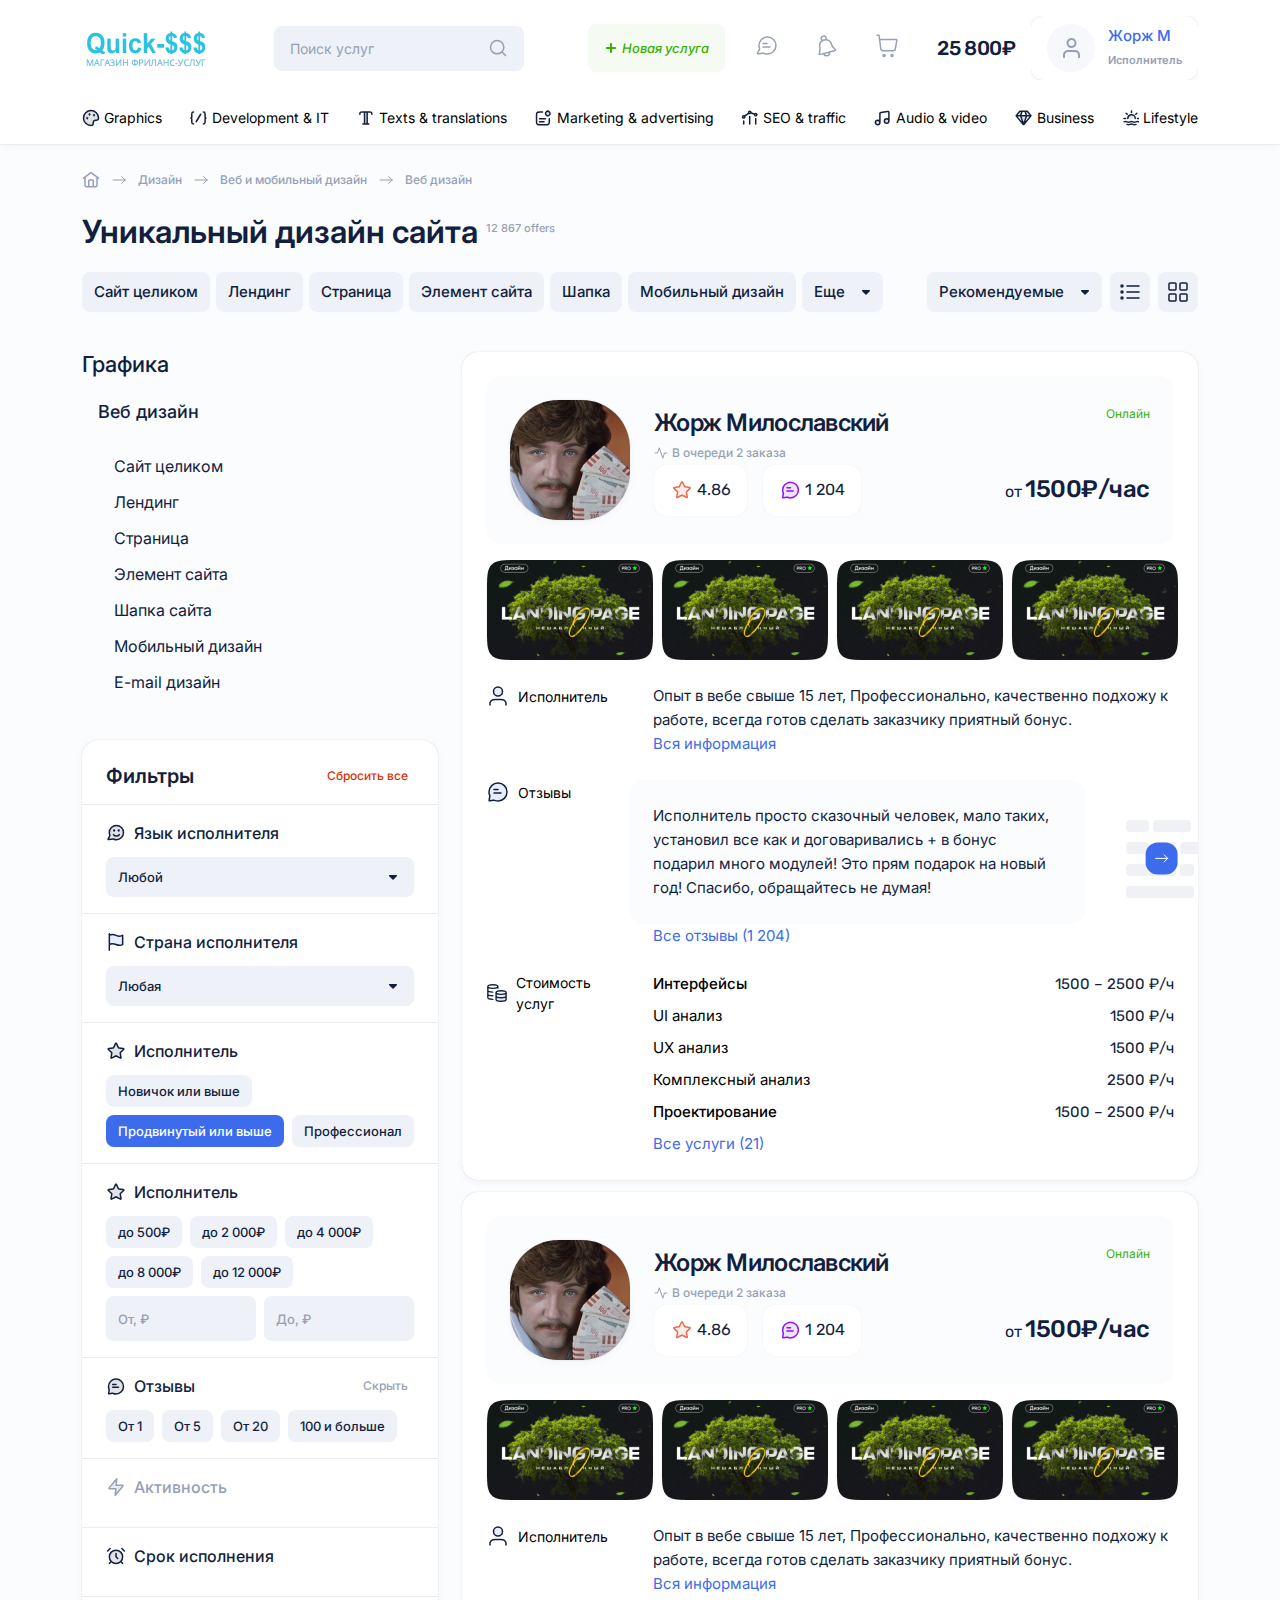
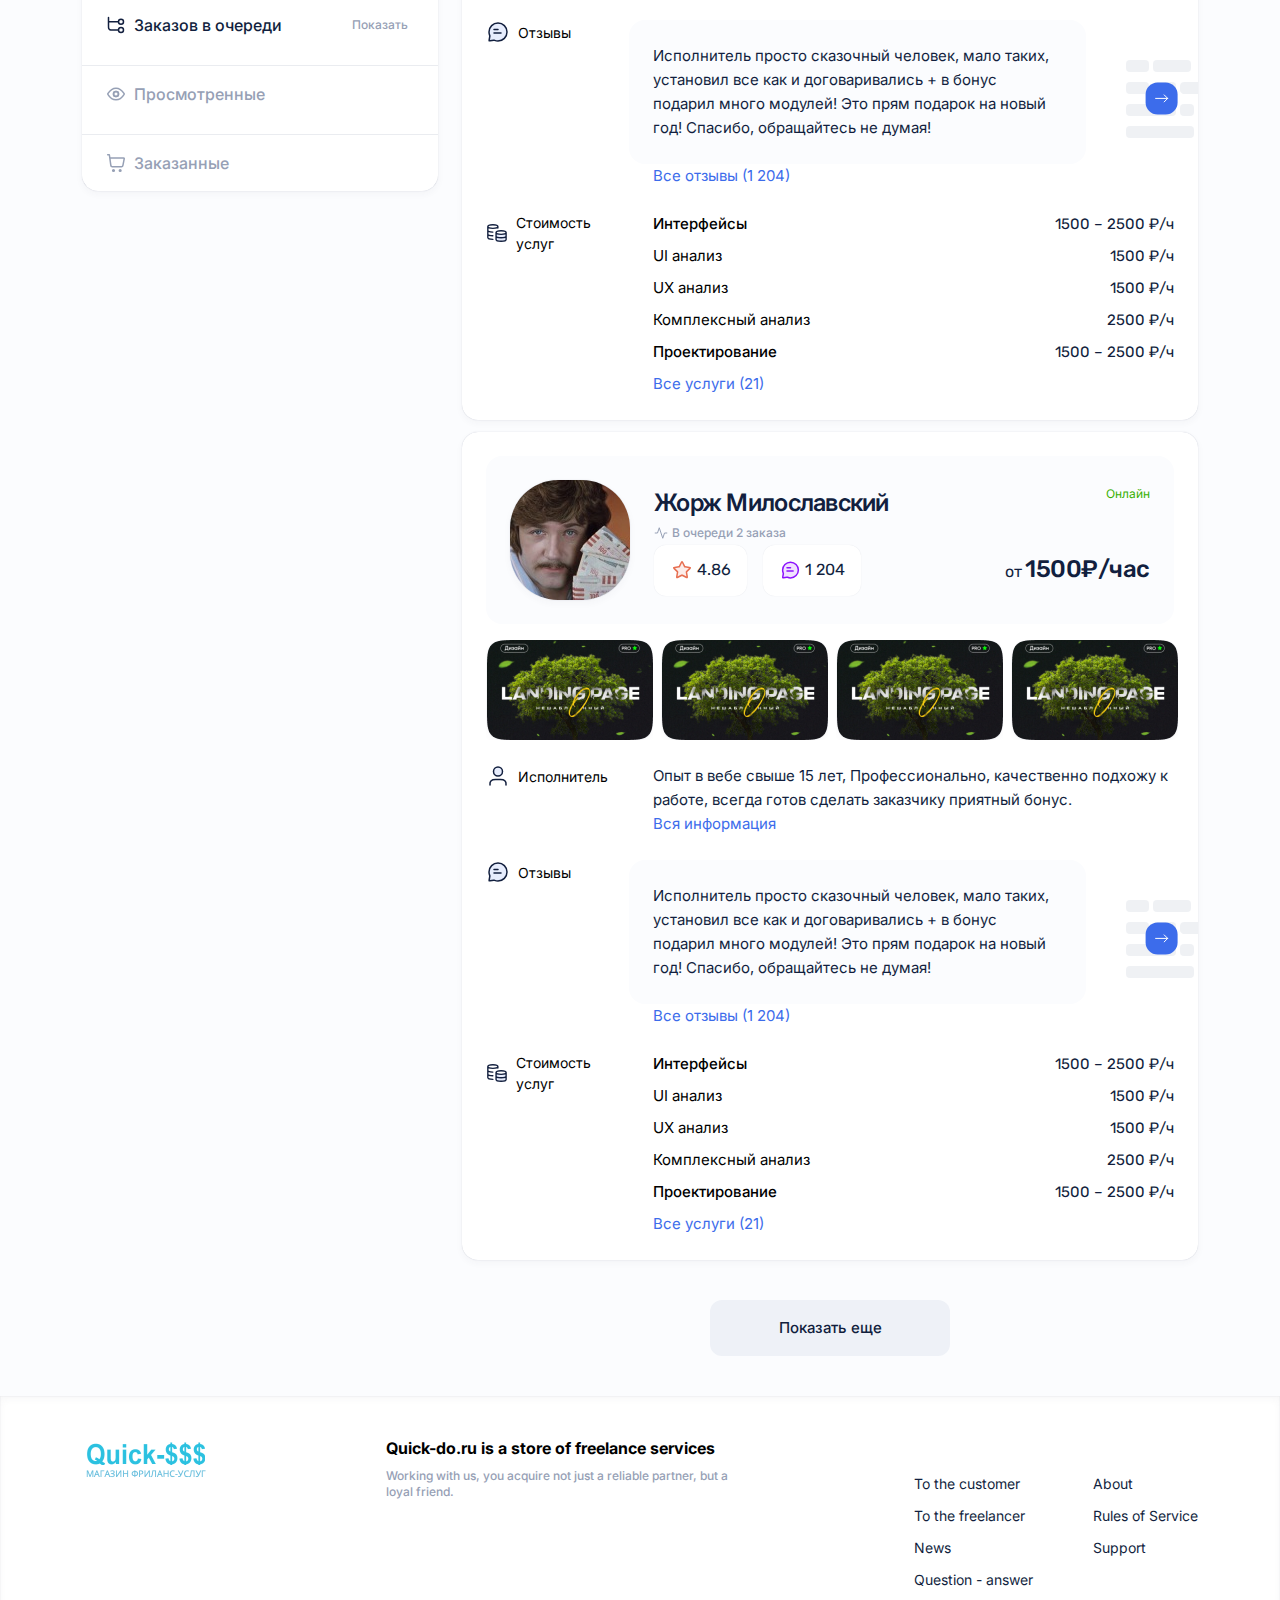
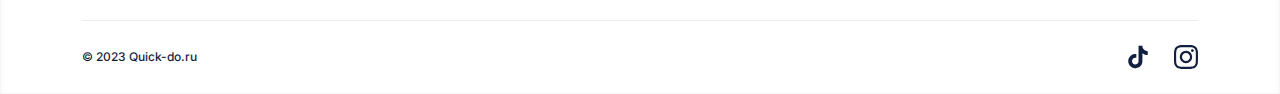
==== commit 9ce31d4d: "commit" ====
--- a/app/catalog.html
+++ b/app/catalog.html
@@ -28,7 +28,7 @@
             </buttom>
           </div>
           <div class="heder__right">
-            <button class="new__offer">
+            <button class="new__offer green-btn">
               <span><svg xmlns="http://www.w3.org/2000/svg" width="14" height="14" viewBox="0 0 14 14" fill="none">
                   <path d="M6.99996 2.91663V11.0833M2.91663 6.99996H11.0833" stroke="#38B000" stroke-width="2"
                     stroke-linecap="round" stroke-linejoin="round" />
@@ -62,13 +62,40 @@
             </div>
             <div class="header__balance">25 800₽</div>
             <div class="header__user">
-              <div class="header__user-avatar">
-                <img src="images/user-header.png" alt="">
-                <div class="header__user-info">
-                  <div class="header__user-name">Жорж М</div>
-                  <div class="header__user-status">Исполнитель</div>
+              <div class="header__user-wrap">
+                <div class="header__user-avatar">
+                  <img src="images/user-header.png" alt="">
+                  <div class="header__user-info">
+                    <div class="header__user-name">Жорж М</div>
+                    <div class="header__user-status">Исполнитель</div>
+                  </div>
+                </div>
+                <div class="heder__user-popup">
+                  <div class="header__user-avatar">
+                    <img src="images/user-header.png" alt="">
+                    <div class="header__user-info">
+                      <div class="header__user-name">Жорж М</div>
+                      <div class="header__user-status">Исполнитель</div>
+                      <div class="header__user-post">Принимаю заказы</div>
+                    </div>
+                  </div>
+                  <div class="header__user-buttons">
+                    <button class="header__user-btn">Заказчик</button>
+                    <button class="header__user-btn active">Исполнитель</button>
+                  </div>
+                  <div class="header__user-list">
+                    <a href="" class="header__user-link">Мои услуги</a>
+                    <a href="" class="header__user-link">Управление заказами</a>
+                    <a href="" class="header__user-link">Запросы от покупателей</a>
+                    <a href="" class="header__user-link">Реклама</a>
+                    <a href="" class="header__user-link">Избранное</a>
+                    <a href="" class="header__user-link">Партнерская программа</a>
+                    <a href="" class="header__user-link">Настройки</a>
+                    <a href="" class="header__user-link">Выход</a>
+                  </div>
                 </div>
               </div>
+
             </div>
           </div>
 
@@ -751,7 +778,7 @@
                 </div>
               </div>
 
-              <button class="profi__more">Показать еще</button>
+              <button class="profi__more grey-btn">Показать еще</button>
             </div>
           </div>
         </div>
--- a/app/css/style.min.css
+++ b/app/css/style.min.css
@@ -1 +1 @@
-@import"https://fonts.googleapis.com/css2?family=Inter:wght@400;500;600;700&family=Rubik:wght@300;400;500;700&display=swap";html{-webkit-box-sizing:border-box;box-sizing:border-box}*,*::after,*::before{-webkit-box-sizing:inherit;box-sizing:inherit}ul[class],ol[class]{padding:0}body,h1,h2,h3,h4,h5,h6,p,ul,ol,li,figure,figcaption,blockquote,dl,dd{margin:0;font-size:inherit}ul[class]{list-style:none}img{display:block}input,button,textarea,select{font:inherit}a{text-decoration:none}button{background-color:rgba(0,0,0,0);border:none}html,body{height:100%}body{font-size:14px;font-weight:400;overflow-x:hidden;font-family:"Inter",sans-serif;line-height:1.5;background:#fbfcfe}button{cursor:pointer}.wrapper{display:-webkit-box;display:-ms-flexbox;display:flex;-webkit-box-orient:vertical;-webkit-box-direction:normal;-ms-flex-direction:column;flex-direction:column;min-height:100%}.main{-webkit-box-flex:1;-ms-flex:1 0 auto;flex:1 0 auto}.footer{-webkit-box-flex:0;-ms-flex:0 0 auto;flex:0 0 auto}.container{max-width:1146px;margin:0 auto;padding:0 15px}a{color:inherit;cursor:pointer}::-webkit-scrollbar{width:0}.header{background:#fff;-webkit-box-shadow:0px 3px 8px -1px rgba(50,50,71,.05),0px 0px 1px 0px rgba(12,26,75,.24);box-shadow:0px 3px 8px -1px rgba(50,50,71,.05),0px 0px 1px 0px rgba(12,26,75,.24)}.header__top{display:-webkit-box;display:-ms-flexbox;display:flex;-webkit-box-pack:justify;-ms-flex-pack:justify;justify-content:space-between;-webkit-box-align:center;-ms-flex-align:center;align-items:center;margin-bottom:27px}.blue-btn{border-radius:12px;background:var(--blue, #3C6CEB);color:#fff;text-align:center;font-size:20px;font-weight:500;line-height:24px;padding:16px}.section-title{margin-bottom:40px;color:var(--base-dark, #121F3E);font-size:40px;font-weight:600;line-height:48px;letter-spacing:-1.2px}.section-subtitle{margin-bottom:56px;color:var(--base-gray, #96A0B5);font-size:18px;font-weight:400;line-height:32px}.header{padding:16px 0}.header__right{display:-webkit-box;display:-ms-flexbox;display:flex;-webkit-box-align:center;-ms-flex-align:center;align-items:center;gap:0 16px}.header__sing{margin-right:8px}.header .header__login,.header .header__sing{color:var(--blue, #3C6CEB);font-size:15px;line-height:16px}.header .header__btn{color:var(--blue, #3C6CEB);font-family:Inter;font-size:14px;font-style:normal;font-weight:500;line-height:16px;padding:16px;border-radius:8px}.header .header__btn.blue{background:rgba(60,108,235,.07)}.header .header__btn.green{background:rgba(56,176,0,.1);color:#38b000}.header .header__lang{border-radius:8px;background:#eef1f7;padding:16px 38px 16px 16px;position:relative}.header .header__lang::after{display:block;content:"";position:absolute;background-image:url(./../images/icons/lang-arrow.svg);width:10px;height:5px;top:50%;-webkit-transform:translateY(-50%);-ms-transform:translateY(-50%);transform:translateY(-50%);right:16px}.header__bottom{display:-webkit-box;display:-ms-flexbox;display:flex;-webkit-box-align:center;-ms-flex-align:center;align-items:center;-webkit-box-pack:justify;-ms-flex-pack:justify;justify-content:space-between}.header__bottom-item{display:-webkit-box;display:-ms-flexbox;display:flex;-webkit-box-align:center;-ms-flex-align:center;align-items:center;gap:0 4px}.hero{padding-bottom:96px}.hero__title{color:var(--base-dark, #121F3E);font-size:64px;font-weight:600;letter-spacing:-3.2px;line-height:normal;margin-top:64px;margin-bottom:16px}.hero__subtitle{color:var(--base-dark, #121F3E);font-size:22px;line-height:32px;letter-spacing:-0.44px}.hero .hero__content{margin-top:75px}.hero__search{display:-webkit-box;display:-ms-flexbox;display:flex;-webkit-box-align:center;-ms-flex-align:center;align-items:center;gap:0 24px;margin-bottom:12px}.hero__search-input{padding:20px 24px;border-radius:12px;background:#eef1f7;-webkit-box-flex:0;-ms-flex:0 1 100%;flex:0 1 100%;border:none}.hero__search-input:active,.hero__search-input:focus{border:none;outline:none}.hero__search-input::-webkit-input-placeholder{color:var(--base-gray, #96A0B5);font-size:22px;line-height:24px;letter-spacing:-1.1px}.hero__search-input::-moz-placeholder{color:var(--base-gray, #96A0B5);font-size:22px;line-height:24px;letter-spacing:-1.1px}.hero__search-input:-ms-input-placeholder{color:var(--base-gray, #96A0B5);font-size:22px;line-height:24px;letter-spacing:-1.1px}.hero__search-input::-ms-input-placeholder{color:var(--base-gray, #96A0B5);font-size:22px;line-height:24px;letter-spacing:-1.1px}.hero__search-input::placeholder{color:var(--base-gray, #96A0B5);font-size:22px;line-height:24px;letter-spacing:-1.1px}.hero__search-btn{width:261px}.hero__prods{display:-webkit-box;display:-ms-flexbox;display:flex;-webkit-box-align:center;-ms-flex-align:center;align-items:center;gap:16px}.hero__prods-item{border-radius:8px;background:#eef1f7;color:var(--base-dark, #121F3E);font-size:16px;padding:12px 16px}.exchange__buttons{margin-bottom:60px;max-width:-webkit-max-content;max-width:-moz-max-content;max-width:max-content;display:-webkit-box;display:-ms-flexbox;display:flex;-webkit-box-align:center;-ms-flex-align:center;align-items:center;gap:12px;border-radius:16px;background:#fff;-webkit-box-shadow:0px 3px 8px -1px rgba(50,50,71,.05),0px 0px 1px 0px rgba(12,26,75,.24);box-shadow:0px 3px 8px -1px rgba(50,50,71,.05),0px 0px 1px 0px rgba(12,26,75,.24)}.exchange__tab-btn{color:var(--base-gray, #96A0B5);text-align:center;font-family:Inter;font-size:24px;font-weight:500;line-height:1;padding:20px 28px}.exchange__tab-btn.active{border-radius:16px;background:#eef1f7;-webkit-box-shadow:0px 3px 8px -1px rgba(50,50,71,.05),0px 0px 1px 0px rgba(12,26,75,.24);box-shadow:0px 3px 8px -1px rgba(50,50,71,.05),0px 0px 1px 0px rgba(12,26,75,.24);color:var(--base-dark, #121F3E)}.exchange__content-item{display:-webkit-box;display:-ms-flexbox;display:flex;-webkit-box-align:start;-ms-flex-align:start;align-items:start;gap:32px}.exchange__content-item:not(:last-child){margin-bottom:40px}.exchange__content-item__descr{width:371px}.exchange__content-item__descr span{color:var(--base-dark, #121F3E);font-size:20px;font-weight:500;line-height:normal;margin-bottom:8px}.exchange__content-item__descr p{color:var(--base-gray, #96A0B5);font-size:15px;font-style:normal;line-height:21px}.exchange__content-tutorial{-webkit-box-flex:0;-ms-flex:0 1 100%;flex:0 1 100%;border-radius:16px;background:#fff;-webkit-box-shadow:0px 3px 8px -1px rgba(50,50,71,.05),0px 0px 1px 0px rgba(12,26,75,.24);box-shadow:0px 3px 8px -1px rgba(50,50,71,.05),0px 0px 1px 0px rgba(12,26,75,.24);padding:56px 40px 54px 40px}.exchange__content-tutorial-title{color:var(--base-dark, #121F3E);text-align:center;font-family:"Rubik",sans-serif;font-size:24px;font-weight:700;line-height:normal}.exchange__content{display:-webkit-box;display:-ms-flexbox;display:flex;-webkit-box-align:center;-ms-flex-align:center;align-items:center;gap:24px}.exchange__tutorial-block{margin-top:56px;display:-webkit-box;display:-ms-flexbox;display:flex;gap:16px;-webkit-box-align:center;-ms-flex-align:center;align-items:center}.exchange__tutorial-block *{pointer-events:none}.exchange__tutorial-search{color:var(--base-dark, #121F3E);-webkit-box-flex:0;-ms-flex:0 1 100%;flex:0 1 100%;font-size:16px;font-weight:400;line-height:24px;padding:16px 24px;border-radius:12px;background:#eef1f7}.exchange__tutorial-btn{width:113px;position:relative}.exchange__tutorial-btn::after{position:absolute;display:block;content:"";background-image:url(./../images/icons/pointinghand.svg);width:30.118px;height:32px;left:50%;-webkit-transform:translateX(-50%);-ms-transform:translateX(-50%);transform:translateX(-50%)}.offers{padding-top:96px;padding-bottom:96px}.offers__inner{display:-webkit-box;display:-ms-flexbox;display:flex;-webkit-box-pack:justify;-ms-flex-pack:justify;justify-content:space-between;-webkit-box-align:center;-ms-flex-align:center;align-items:center}.offers__img{width:100%;height:auto;border-radius:16px !important}.offers__title{margin-top:12px;color:var(--base-dark, #121F3E);font-size:22px;font-weight:600;line-height:24px;letter-spacing:-0.44px}.services__title{margin-bottom:8px}.footer{margin-top:40px;background:#fff;-webkit-box-shadow:0px 3px 8px -1px rgba(50,50,71,.05) inset,0px 0px 1px 0px rgba(12,26,75,.24) inset;box-shadow:0px 3px 8px -1px rgba(50,50,71,.05) inset,0px 0px 1px 0px rgba(12,26,75,.24) inset;padding:40px 0 25px 0}.footer__top{display:-webkit-box;display:-ms-flexbox;display:flex;-webkit-box-align:start;-ms-flex-align:start;align-items:flex-start;-webkit-box-pack:justify;-ms-flex-pack:justify;justify-content:space-between;padding-bottom:24px}.footer__bottom{padding-top:24px;border-top:1px solid rgba(150,160,181,.2);display:-webkit-box;display:-ms-flexbox;display:flex;-webkit-box-align:center;-ms-flex-align:center;align-items:center;-webkit-box-pack:justify;-ms-flex-pack:justify;justify-content:space-between}.footer__descr{font-weight:500;max-width:352px}.footer__descr h6{color:#000;font-size:16px;line-height:1.5;margin-bottom:8px}.footer__descr p{color:var(--base-gray, #96A0B5);font-size:12px;line-height:16px}.footer__columns{display:-webkit-box;display:-ms-flexbox;display:flex;padding-top:32px;-webkit-box-align:start;-ms-flex-align:start;align-items:flex-start;gap:0 60px}.footer__list{display:-webkit-box;display:-ms-flexbox;display:flex;-webkit-box-orient:vertical;-webkit-box-direction:normal;-ms-flex-direction:column;flex-direction:column}.footer__link{color:var(--base-dark, #121F3E);font-size:14px;font-style:normal;font-weight:400;line-height:228.571%}.footer .socials{display:-webkit-box;display:-ms-flexbox;display:flex;-webkit-box-align:center;-ms-flex-align:center;align-items:center;gap:0 24px}.footer .policy{color:var(--base-dark, #121F3E);font-size:12px;font-weight:500;line-height:2}.services__box{padding:56px 0;display:-ms-grid;display:grid;-ms-grid-columns:(1fr)[3];grid-template-columns:repeat(3, 1fr);gap:56px 59px;margin-bottom:40px}.services__column-head{padding-left:12px;margin-bottom:20px;color:var(--base-dark, #121F3E);font-size:16px;font-weight:600;line-height:1.5}.services__column-head span{margin-left:16px;color:var(--base-gray, #96A0B5);font-family:"Rubik",sans-serif;font-size:13px;font-weight:400;line-height:1.84}.services__list{display:-webkit-box;display:-ms-flexbox;display:flex;-webkit-box-orient:vertical;-webkit-box-direction:normal;-ms-flex-direction:column;flex-direction:column}.services__link{color:var(--base-dark, #121F3E);font-size:16px;line-height:1.5;border-radius:12px;padding:12px}.services__link:hover{-webkit-transition:all .5s ease-out;-o-transition:all .5s ease-out;transition:all .5s ease-out;background:#eef1f7}.freelancers{padding-bottom:96px}.freelancers__body{margin-top:56px;display:-ms-grid;display:grid;-ms-grid-columns:(1fr)[3];grid-template-columns:repeat(3, 1fr);gap:24px}.freelancer__card{display:-webkit-box;display:-ms-flexbox;display:flex;-webkit-box-orient:vertical;-webkit-box-direction:normal;-ms-flex-direction:column;flex-direction:column;-webkit-box-align:center;-ms-flex-align:center;align-items:center;border-radius:16px;background:#fff;-webkit-box-shadow:0px 3px 8px -1px rgba(50,50,71,.05),0px 0px 1px 0px rgba(12,26,75,.24);box-shadow:0px 3px 8px -1px rgba(50,50,71,.05),0px 0px 1px 0px rgba(12,26,75,.24);padding:24px}.freelancer__avatar{position:relative}.freelancer__avatar img{margin-bottom:24px;border-radius:48px;-webkit-box-shadow:0px 3px 8px -1px rgba(50,50,71,.05),0px 0px 1px 0px rgba(12,26,75,.24);box-shadow:0px 3px 8px -1px rgba(50,50,71,.05),0px 0px 1px 0px rgba(12,26,75,.24)}.freelancer__avatar span{position:absolute;border-radius:4px;background:#fcf0ed;padding:4px 8px;color:#e76f51;font-size:10px;font-weight:700;line-height:1.6;bottom:14px;left:50%;-webkit-transform:translateX(-50%);-ms-transform:translateX(-50%);transform:translateX(-50%)}.freelancer__name{color:var(--base-dark, #121F3E);font-size:18px;font-weight:500;line-height:24px;margin-bottom:4px}.freelancer__date{color:var(--base-gray, #96A0B5);font-size:12px;font-weight:400;line-height:1.5;margin-bottom:2px}.freelancer__status{color:#38b000;font-size:12px;line-height:1.5;margin-bottom:12px}.freelancer__category{padding:8px 12px;color:var(--base-dark, #121F3E);font-size:14px;font-weight:500;line-height:24px;margin-bottom:32px}.freelancer__text{color:#121f3e;line-height:1.5}.howitworks{padding-bottom:96px}.howitworks__body{margin-top:80px;display:-ms-grid;display:grid;-ms-grid-columns:(1fr)[3];grid-template-columns:repeat(3, 1fr);gap:24px}.howitworks__body-item{padding:24px;border-radius:16px;background:#fff;-webkit-box-shadow:0px 3px 8px -1px rgba(50,50,71,.05),0px 0px 1px 0px rgba(12,26,75,.24);box-shadow:0px 3px 8px -1px rgba(50,50,71,.05),0px 0px 1px 0px rgba(12,26,75,.24)}.howitworks__body-item-wrapper{position:relative;border-radius:16px;background:var(--blue, #3C6CEB);padding:63px 24px 39px 24px;text-align:center;color:var(--ffffff, #FFF);height:100%}.howitworks__body-item-wrapper span{font-size:32px;position:relative;z-index:1;font-weight:500;display:inline-block;margin-bottom:25px}.howitworks__body-item-wrapper p{position:relative;z-index:1;font-size:20px;line-height:1.4}.howitworks__body-item-wrapper::after{display:block;content:"1";position:absolute;color:#fff;font-family:"Rubik",sans-serif;font-size:200px;font-weight:300;left:0;top:-24px;z-index:0;opacity:.07}.howitworks__body-item:nth-child(2) .howitworks__body-item-wrapper::after{content:"2"}.howitworks__body-item:nth-child(3) .howitworks__body-item-wrapper::after{content:"3"}.testimonials{padding-bottom:96px}.testimonials__title{margin-bottom:8px}.testimonials__body{padding-top:56px;display:-ms-grid;display:grid;-ms-grid-columns:(1fr)[2];grid-template-columns:repeat(2, 1fr);gap:24px}.testimonials__column{display:-webkit-box;display:-ms-flexbox;display:flex;-webkit-box-orient:vertical;-webkit-box-direction:normal;-ms-flex-direction:column;flex-direction:column;gap:24px}.testimonial{padding:32px;border-radius:16px;background:#fff;-webkit-box-shadow:0px 3px 8px -1px rgba(50,50,71,.05),0px 0px 1px 0px rgba(56,176,0,.8);box-shadow:0px 3px 8px -1px rgba(50,50,71,.05),0px 0px 1px 0px rgba(56,176,0,.8)}.testimonial p{color:var(--base-dark, #121F3E);font-size:14px;font-weight:500;line-height:1.5}.testimonial__top{display:-webkit-box;display:-ms-flexbox;display:flex;-webkit-box-align:center;-ms-flex-align:center;align-items:center;margin-bottom:8px}.testimonial__avatar img{width:32px;height:32px;border-radius:50%;margin-right:12px}.testimonial__name{color:var(--base-dark, #121F3E);font-size:15px;font-weight:500;line-height:16px;margin-right:12px}.testimonial__date{color:var(--base-gray, #96A0B5);font-size:12px;line-height:1.5}.testimonial__rate{margin-left:auto}.testimonial__text{padding:0 24px 12px 24px}.testimonial__author-response{padding:24px;border-radius:12px;background:#fbfcfe}.testimonial__author-response span{margin-bottom:8px;color:var(--base-gray, #96A0B5);font-size:12px;line-height:1.5}.app .container{border-radius:24px;background:#fff;-webkit-box-shadow:0px 3px 8px -1px rgba(50,50,71,.05),0px 0px 1px 0px rgba(12,26,75,.24);box-shadow:0px 3px 8px -1px rgba(50,50,71,.05),0px 0px 1px 0px rgba(12,26,75,.24);padding:24px}.app__body{display:-ms-grid;display:grid;-ms-grid-columns:(1fr)[2];grid-template-columns:repeat(2, 1fr)}.app__content{padding-left:56px}.app__title{padding-top:68px;color:var(--base-dark, #121F3E);font-size:48px;font-weight:500;line-height:64px;letter-spacing:-1.44px;max-width:387px;margin-bottom:40px}.app-image-phone{padding-top:31px}.app__link{max-width:301px;width:100%;margin-bottom:68px;display:inline-block}.app__image-wrapper{padding:0 64px}.app__box{display:-webkit-box;display:-ms-flexbox;display:flex;-webkit-box-align:center;-ms-flex-align:center;align-items:center;gap:0 10px}.tutorial__box{display:-ms-grid;display:grid;-ms-grid-columns:(1fr)[4];grid-template-columns:repeat(4, 1fr);gap:9px;margin-top:15px}.tutorial__wrap{margin-top:24px;display:-webkit-box;display:-ms-flexbox;display:flex;gap:0 17px}.tutorial__grade{padding-top:62px}.tutorial__grade img{margin:0 auto}.tutorial-swiper{padding:10px 5px;margin-left:-5px}.exchange__content-tutorial{display:block;-webkit-box-sizing:border-box;box-sizing:border-box;height:298px;padding-top:5px;padding-bottom:5px}.page__top{padding-top:24px}.page__breadcrumbs{display:-webkit-box;display:-ms-flexbox;display:flex;gap:38px;-webkit-box-align:center;-ms-flex-align:center;align-items:center;margin-bottom:16px}.page__breadcrumbs-link{color:var(--base-gray, #96A0B5);font-size:12px;font-weight:500;line-height:2;-webkit-transition:all .4s ease-out;-o-transition:all .4s ease-out;transition:all .4s ease-out;position:relative}.page__breadcrumbs-link:hover{color:var(--base-dark, #121F3E)}.page__breadcrumbs-link:not(:last-child)::after{right:-26px;top:50%;-webkit-transform:translateY(-50%);-ms-transform:translateY(-50%);transform:translateY(-50%);position:absolute;display:block;content:"";background-image:url(../images/icons/arrow-narrow-right.svg);width:14px;height:14px}.page__heading{display:-webkit-box;display:-ms-flexbox;display:flex;-webkit-box-align:start;-ms-flex-align:start;align-items:start;margin-bottom:16px}.page__heading h2{color:var(--base-dark, #121F3E);font-size:32px;font-weight:600;line-height:1.5}.page__heading span{padding:8px 0 0 8px;color:var(--base-gray, #96A0B5);font-size:11px;font-weight:500;line-height:24px}.page__categories{display:-webkit-box;display:-ms-flexbox;display:flex;-webkit-box-align:center;-ms-flex-align:center;align-items:center;-webkit-box-pack:justify;-ms-flex-pack:justify;justify-content:space-between}.page__categories-box{display:-webkit-box;display:-ms-flexbox;display:flex;-webkit-box-align:center;-ms-flex-align:center;align-items:center;gap:0 6px}.page__categories-box a{border-radius:8px;background-color:#eef1f7;display:inline-block;color:var(--base-dark, #121F3E);padding:12px;font-size:15px;font-weight:500;line-height:16px;-webkit-transition:all .4s ease-out;-o-transition:all .4s ease-out;transition:all .4s ease-out}.page__categories-box a:hover{background-color:#d6dce7}.page__categories-select{position:relative;padding-right:38px !important}.page__categories-select::after{top:50%;-webkit-transform:translateY(-50%);-ms-transform:translateY(-50%);transform:translateY(-50%);right:12px;position:absolute;display:block;content:"";background-image:url(../images/icons/arrrow-down.svg);width:10px;height:5px}.page__categories__left{display:-webkit-box;display:-ms-flexbox;display:flex;-webkit-box-align:center;-ms-flex-align:center;align-items:center;gap:0 8px}.page__categories__left a{border-radius:8px;background-color:#eef1f7;display:inline-block;color:var(--base-dark, #121F3E);padding:12px;font-size:15px;font-weight:500;line-height:16px;-webkit-transition:all .4s ease-out;-o-transition:all .4s ease-out;transition:all .4s ease-out}.page__categories__left button{border-radius:8px;background-color:#eef1f7;display:inline-block;color:var(--base-dark, #121F3E);padding:8px;font-size:15px;font-weight:500;line-height:16px;-webkit-transition:all .4s ease-out;-o-transition:all .4s ease-out;transition:all .4s ease-out}.page__categories__left a:hover,.page__categories__left button:hover{background-color:#d6dce7}.content{padding-top:40px}.content__wrapper{display:-webkit-box;display:-ms-flexbox;display:flex;-ms-flex-item-align:start;align-self:flex-start;gap:24px}.content__filter{width:356px}.content__profi{max-width:736px}.content__filter-heading{display:inline-block;color:var(--base-dark, #121F3E);margin-bottom:24px;font-size:22px;font-weight:500;line-height:24px}.content__filter-body{padding-left:16px;padding-bottom:40px}.content__filter-body-head{color:var(--base-dark, #121F3E);display:inline-block;font-size:18px;font-weight:500;line-height:24px;margin-bottom:24px}.content__filter-list{display:-webkit-box;display:-ms-flexbox;display:flex;-webkit-box-orient:vertical;-webkit-box-direction:normal;-ms-flex-direction:column;flex-direction:column;-webkit-box-align:start;-ms-flex-align:start;align-items:flex-start}.content__filter-list a{padding:6px 16px;width:100%;display:block;color:var(--base-dark, #121F3E);font-family:Inter;font-size:16px;font-style:normal;font-weight:400;line-height:1.5;border-radius:12px;-webkit-transition:all .6s ease-out;-o-transition:all .6s ease-out;transition:all .6s ease-out}.content__filter-list a:hover{padding:12px 16px;background:#eef1f7}.filter__options{width:100%;border-radius:16px;background:#fff;-webkit-box-shadow:0px 3px 8px -1px rgba(50,50,71,.05),0px 0px 1px 0px rgba(12,26,75,.24);box-shadow:0px 3px 8px -1px rgba(50,50,71,.05),0px 0px 1px 0px rgba(12,26,75,.24)}.filter__options__top{display:-webkit-box;display:-ms-flexbox;display:flex;-webkit-box-align:center;-ms-flex-align:center;align-items:center;-webkit-box-pack:justify;-ms-flex-pack:justify;justify-content:space-between;padding:24px 24px 16px 24px;border-bottom:1px solid rgba(150,160,181,.2)}.filter__options__tilte{color:var(--base-dark, #121F3E);font-size:20px;font-weight:600;line-height:1.2}.filter__reset-btn{color:#dc2f02;font-size:12px;font-weight:500;line-height:1.333}.filter__item{padding:16px 24px 16px 24px;border-bottom:1px solid rgba(150,160,181,.2)}.filter__item:last-child{border-bottom:none}.filter__item:last-child .filter__item-top{margin-bottom:0}.filter__item-top{display:-webkit-box;display:-ms-flexbox;display:flex;-webkit-box-align:center;-ms-flex-align:center;align-items:center;margin-bottom:12px}.filter__item-top span{color:var(--base-dark, #121F3E);font-size:16px;font-weight:500;line-height:1.5}.filter__item-top img{margin-right:8px}.filter__item-show{margin-left:auto;color:var(--base-gray, #96A0B5);font-size:12px;font-weight:500;line-height:16px}.filter__item-top.grey span{color:var(--base-gray, #96A0B5);font-size:16px;font-weight:500;line-height:1.5}.filter__select{position:relative;color:var(--base-dark, #121F3E);font-size:13px;font-weight:500;line-height:16px;border-radius:8px;background:#eef1f7;padding:12px 16px 12px 12px}.filter__select::after{position:absolute;display:block;content:"";top:50%;-webkit-transform:translateY(-50%);-ms-transform:translateY(-50%);transform:translateY(-50%);right:16px;background-image:url(../images/icons/arrrow-down.svg);width:10px;height:5px}.filter__points{display:-webkit-box;display:-ms-flexbox;display:flex;-webkit-box-align:center;-ms-flex-align:center;align-items:center;-ms-flex-wrap:wrap;flex-wrap:wrap;gap:8px}.filter__points-item{color:var(--base-dark, #121F3E);font-family:Inter;font-size:13px;font-style:normal;font-weight:500;line-height:16px;padding:8px 12px;border-radius:8px;background:#eef1f7}.filter__points-item.active{background:var(--blue, #3C6CEB);color:var(--ffffff, #FFF);font-size:13px;font-weight:500;line-height:16px}.filter__points-input{width:calc(50% - 4px);border-radius:8px;background:#eef1f7;padding:12px;border:none}.filter__points-input:focus,.filter__points-input:active{border:none;border-color:rgba(0,0,0,0);outline:none}.filter__points-input::-webkit-input-placeholder{color:var(--base-gray, #96A0B5);font-size:13px;font-weight:500;line-height:16px}.filter__points-input::-moz-placeholder{color:var(--base-gray, #96A0B5);font-size:13px;font-weight:500;line-height:16px}.filter__points-input:-ms-input-placeholder{color:var(--base-gray, #96A0B5);font-size:13px;font-weight:500;line-height:16px}.filter__points-input::-ms-input-placeholder{color:var(--base-gray, #96A0B5);font-size:13px;font-weight:500;line-height:16px}.filter__points-input::placeholder{color:var(--base-gray, #96A0B5);font-size:13px;font-weight:500;line-height:16px}.filter__points-price{margin-top:8px}.filter__cloose{color:var(--base-gray, #96A0B5);font-size:12px;font-weight:500;line-height:16px;margin-left:auto}input::-webkit-outer-spin-button,input::-webkit-inner-spin-button{-webkit-appearance:none;margin:0}.profi__block{padding:24px;border-radius:16px;background:#fff;-webkit-box-shadow:0px 3px 8px -1px rgba(50,50,71,.05),0px 0px 1px 0px rgba(12,26,75,.24);box-shadow:0px 3px 8px -1px rgba(50,50,71,.05),0px 0px 1px 0px rgba(12,26,75,.24)}.profi__block:not(:last-child){margin-bottom:12px}.profi__head{display:-webkit-box;display:-ms-flexbox;display:flex;-webkit-box-align:center;-ms-flex-align:center;align-items:center;gap:24px;border-radius:16px;background:#fbfcfe;padding:24px;margin-bottom:16px}.profi__head img{border-radius:48px;-webkit-box-shadow:0px 3px 8px -1px rgba(50,50,71,.05),0px 0px 1px 0px rgba(12,26,75,.24);box-shadow:0px 3px 8px -1px rgba(50,50,71,.05),0px 0px 1px 0px rgba(12,26,75,.24)}.profi__info{width:100%}.profi__info-top{display:-webkit-box;display:-ms-flexbox;display:flex;-ms-flex-line-pack:start;align-content:flex-start;-webkit-box-pack:justify;-ms-flex-pack:justify;justify-content:space-between}.profi__info-bottom{display:-webkit-box;display:-ms-flexbox;display:flex;-webkit-box-align:center;-ms-flex-align:center;align-items:center;gap:0 16px}.profi__info-name{color:var(--base-dark, #121F3E);font-size:24px;font-weight:600;line-height:1.5;letter-spacing:-0.72px}.profi__info-orders{color:var(--base-gray, #96A0B5);font-size:12px;font-weight:500;line-height:2;position:relative;padding-left:18px}.profi__info-orders::after{position:absolute;display:block;content:"";background-image:url(../images/icons/activity.svg);width:14px;height:14px;top:50%;-webkit-transform:translateY(-50%);-ms-transform:translateY(-50%);transform:translateY(-50%);left:0}.profi__info-status{color:#38b000;font-size:12px;line-height:1.5}.profi__info-point{display:-webkit-box;display:-ms-flexbox;display:flex;-webkit-box-align:center;-ms-flex-align:center;align-items:center;gap:0 4px;border-radius:12px;background:#fff;-webkit-box-shadow:0px 0px 1px 0px rgba(12,26,75,.12);box-shadow:0px 0px 1px 0px rgba(12,26,75,.12);padding:13.5px 16.5px}.profi__info-point span{color:var(--base-dark, #121F3E);font-family:"Rubik",sans-serif;font-size:16px;line-height:1.5}.profi__info-price{margin-left:auto;color:var(--base-dark, #121F3E);font-family:"Rubik",sans-serif;font-size:16px;line-height:2.25;letter-spacing:-0.32px}.profi__info-price strong{font-size:24px;font-weight:500;line-height:1.5;letter-spacing:-0.48px}.profi__projects{display:-ms-grid;display:grid;-ms-grid-columns:(1fr)[4];grid-template-columns:repeat(4, 1fr);gap:8px;margin-bottom:24px}.profi__descr{display:-webkit-box;display:-ms-flexbox;display:flex;-webkit-box-align:start;-ms-flex-align:start;align-items:flex-start;gap:30px}.profi__descr:not(:last-child){margin-bottom:24px}.profi__descr-left{display:-webkit-box;display:-ms-flexbox;display:flex;-webkit-box-align:center;-ms-flex-align:center;align-items:center;gap:0 8px;min-width:137px}.profi__descr-right{width:100%;font-size:15px;font-weight:400;line-height:1.6}.profi__descr-right p{color:#121f3e}.profi__descr-right a{color:#3c6ceb}.profi__descr-right-wrapper{display:-webkit-box;display:-ms-flexbox;display:flex;-webkit-box-align:center;-ms-flex-align:center;align-items:center;gap:40px}.profi__descr-right-wrapper p{border-radius:16px;background:#fbfcfe;padding:24px;margin-left:-24px}.profi__descr-testimonial{margin-right:-35px;position:relative;padding-top:24px}.profi__descr-testimonial a{position:absolute;top:50%;left:50%;-webkit-transform:translateY(-30%) translateX(-70%);-ms-transform:translateY(-30%) translateX(-70%);transform:translateY(-30%) translateX(-70%);border-radius:12px;background:var(--blue, #3C6CEB);width:32px;height:32px;display:-webkit-box;display:-ms-flexbox;display:flex;-webkit-box-align:center;-ms-flex-align:center;align-items:center;-webkit-box-pack:center;-ms-flex-pack:center;justify-content:center}.profi__descr-service{margin-bottom:8px;display:-webkit-box;display:-ms-flexbox;display:flex;-webkit-box-align:center;-ms-flex-align:center;align-items:center;-webkit-box-pack:justify;-ms-flex-pack:justify;justify-content:space-between;font-size:15px;line-height:1.6}.profi__descr-service span.black{font-weight:500}.profi__descr-service p{font-family:"Rubik",sans-serif}.profi__more{display:block;border-radius:12px;background:#eef1f7;padding:16px;color:var(--base-dark, #121F3E);text-align:center;font-size:15px;font-weight:500;line-height:1.6;width:240px;margin:40px auto 0 auto}.content__filter-profile{max-width:285px}.profi__top{margin-bottom:40px;padding:24px;border-radius:24px;background:#fff;-webkit-box-shadow:0px 3px 8px -1px rgba(50,50,71,.05),0px 0px 1px 0px rgba(12,26,75,.24);box-shadow:0px 3px 8px -1px rgba(50,50,71,.05),0px 0px 1px 0px rgba(12,26,75,.24)}.profi__top .freelancer__card{-webkit-box-shadow:none;box-shadow:none;margin-bottom:16px}.file-check,.service-check{width:100%;border-radius:16px;background:rgba(56,176,0,.05);display:-webkit-box;display:-ms-flexbox;display:flex;-webkit-box-align:center;-ms-flex-align:center;align-items:center;gap:0 8px;-webkit-box-pack:center;-ms-flex-pack:center;justify-content:center;padding:18px;color:#38b000;font-size:14px;font-weight:400;line-height:24px;margin-bottom:8px}.service-check{border-radius:16px;background:#fbfcfe;color:var(--base-dark, #121F3E);font-size:14px;font-weight:400;line-height:24px}.text-profi{width:100%;color:var(--ffffff, #FFF);text-align:center;font-size:16px;font-weight:500;line-height:1.5;margin-top:16px}.profi__top{display:-ms-grid;display:grid;-ms-grid-columns:(1fr)[2];grid-template-columns:repeat(2, 1fr);gap:24px}.profi__top-point{padding:24px;border-radius:16px;background:#fbfcfe}.profi__top-point-head{display:-webkit-box;display:-ms-flexbox;display:flex;-webkit-box-align:center;-ms-flex-align:center;align-items:center;-webkit-box-pack:justify;-ms-flex-pack:justify;justify-content:space-between}.profi__top-point-head span{color:var(--base-dark, #121F3E);font-size:14px;line-height:24px}.profi__top-point p{font-size:48px;font-weight:400;line-height:1.25;font-family:"Rubik",sans-serif}.profi__top-point .black-text{color:var(--base-dark, #121F3E)}.profi__top-point .green-text{color:#38b000}.profi__top-point .red-text{color:#dc2f02}.profi__top-point:not(:last-child){margin-bottom:12px}.freelancer__block{margin-bottom:40px}.freelancer__block .profi__projects{margin-bottom:0}.freelancer__block-title{color:var(--base-dark, #121F3E);font-size:28px;font-weight:600;line-height:40px;letter-spacing:-0.84px;margin-bottom:8px;display:-webkit-box;display:-ms-flexbox;display:flex;-webkit-box-align:start;-ms-flex-align:start;align-items:flex-start}.freelancer__block-title i{color:var(--base-gray, #96A0B5);font-family:"Rubik",sans-serif;font-size:14px;font-weight:400;margin-left:4px;line-height:24px;letter-spacing:-0.42px}.freelancer__block p{color:#121f3e;font-size:16px;font-weight:400;line-height:1.5}.freelancer__awards{margin-top:16px;display:-webkit-box;display:-ms-flexbox;display:flex;gap:8px;-webkit-box-align:center;-ms-flex-align:center;align-items:center}.profi__projects-item-last{display:-webkit-box;display:-ms-flexbox;display:flex;-webkit-box-orient:vertical;-webkit-box-direction:normal;-ms-flex-direction:column;flex-direction:column;-webkit-box-pack:center;-ms-flex-pack:center;justify-content:center;gap:5px 0;border-radius:16px;background:#f4f6fa;-webkit-box-align:center;-ms-flex-align:center;align-items:center}.freelancer__block-service-title{color:var(--base-dark, #121F3E);font-size:22px;font-weight:600;line-height:36px;letter-spacing:-0.66px;margin-bottom:16px}.freelancer__block-service{padding:24px;border-radius:16px;background:#fff;-webkit-box-shadow:0px 3px 8px -1px rgba(50,50,71,.05),0px 0px 1px 0px rgba(12,26,75,.24);box-shadow:0px 3px 8px -1px rgba(50,50,71,.05),0px 0px 1px 0px rgba(12,26,75,.24);margin-bottom:8px}.service__body{display:-webkit-box;display:-ms-flexbox;display:flex;-webkit-box-align:center;-ms-flex-align:center;align-items:center;gap:24px}.service__body-info{width:100%}.service__body-top{width:100%;display:-webkit-box;display:-ms-flexbox;display:flex;-webkit-box-align:center;-ms-flex-align:center;align-items:center;-webkit-box-pack:justify;-ms-flex-pack:justify;justify-content:space-between;margin-bottom:82px}.service__body-top-item{display:-webkit-box;display:-ms-flexbox;display:flex;-webkit-box-align:center;-ms-flex-align:center;align-items:center;gap:0 4px;color:var(--base-gray, #96A0B5);font-size:12px;font-weight:500;line-height:2}.service__body-bottom{display:-webkit-box;display:-ms-flexbox;display:flex;-webkit-box-align:center;-ms-flex-align:center;align-items:center;-webkit-box-pack:justify;-ms-flex-pack:justify;justify-content:space-between}.servise-text-price{color:var(--base-dark, #121F3E);font-family:"Rubik",sans-serif;font-size:14px;font-weight:500;line-height:36px}.servise-text-price strong{font-size:30px;font-family:"Rubik",sans-serif;font-weight:500}.service__body-left{display:-webkit-box;display:-ms-flexbox;display:flex;-webkit-box-align:center;-ms-flex-align:center;align-items:center;gap:0 8px}.service__body-bottom-item{padding:7px 8px;display:-webkit-box;display:-ms-flexbox;display:flex;-webkit-box-align:center;-ms-flex-align:center;align-items:center;gap:0 4px;color:#38b000;font-size:14px;font-weight:600;line-height:16px;border-radius:8px;background:#ebf7e5}.service__body-bottom-item:nth-child(2){color:var(--base-gray, #96A0B5);background:#eef1f7}.service__body-bottom-item:nth-child(3){background:#fbeae6;color:#dc2f02}.service__body-top.max{width:auto;gap:32px;-webkit-box-pack:normal;-ms-flex-pack:normal;justify-content:normal;margin-bottom:16px !important}.section__title{position:relative;text-align:center;margin-bottom:48px;color:var(--base-dark, #121F3E);font-size:28px;font-weight:600;line-height:36px}.section__title::after{display:block;content:"";position:absolute;background:rgba(150,160,181,.2);width:35%;height:1px;left:0;top:50%;-webkit-transform:translateY(-50%);-ms-transform:translateY(-50%);transform:translateY(-50%)}.section__title::before{display:block;content:"";position:absolute;background:rgba(150,160,181,.2);width:35%;height:1px;right:0;top:50%;-webkit-transform:translateY(-50%);-ms-transform:translateY(-50%);transform:translateY(-50%)}.text-block{padding:24px;border-radius:24px;background:#fff;-webkit-box-shadow:0px 3px 8px -1px rgba(50,50,71,.05),0px 0px 1px 0px rgba(12,26,75,.24);box-shadow:0px 3px 8px -1px rgba(50,50,71,.05),0px 0px 1px 0px rgba(12,26,75,.24);margin-bottom:80px}.pt0{padding-top:0}.varints__body{margin-bottom:80px;display:-ms-grid;display:grid;-ms-grid-columns:(1fr)[3];grid-template-columns:repeat(3, 1fr);gap:24px}.offer{height:542px;display:-webkit-box;display:-ms-flexbox;display:flex;-webkit-box-orient:vertical;-webkit-box-direction:normal;-ms-flex-direction:column;flex-direction:column;padding:40px 32px;border-radius:16px;background:#fff;-webkit-box-shadow:0px 3px 8px -1px rgba(50,50,71,.05),0px 0px 1px 0px rgba(12,26,75,.24);box-shadow:0px 3px 8px -1px rgba(50,50,71,.05),0px 0px 1px 0px rgba(12,26,75,.24)}.offer__top{display:-webkit-box;display:-ms-flexbox;display:flex;-webkit-box-align:center;-ms-flex-align:center;align-items:center;-webkit-box-pack:justify;-ms-flex-pack:justify;justify-content:space-between;margin-bottom:32px;color:var(--base-dark, #121F3E);line-height:24px}.offer__top span{font-size:22px;font-weight:600}.offer__top p{display:-webkit-box;display:-ms-flexbox;display:flex;-webkit-box-align:center;-ms-flex-align:center;align-items:center;gap:0 8px;font-size:14px;font-weight:500}.offer__price{color:var(--base-dark, #121F3E);font-family:"Rubik",sans-serif;font-size:48px;font-weight:500;line-height:1.5;letter-spacing:-2.88px;margin-bottom:24px}.offer__text{color:var(--base-gray, #96A0B5);line-height:1.5;margin-bottom:48px}.offer__list{margin-bottom:auto}.offer__list-item{display:-webkit-box;display:-ms-flexbox;display:flex;-webkit-box-align:center;-ms-flex-align:center;align-items:center;-webkit-column-gap:16px;-moz-column-gap:16px;column-gap:16px;color:var(--base-dark, #121F3E);font-size:16px;font-weight:500;line-height:1.5}.offer__list-item .green{border-radius:16px;background:#70e000;padding:5px;width:28px;height:28px;margin-left:-5px}.offer__list-item:not(:last-child){margin-bottom:12px}.offer__btn{width:100%;text-align:center;color:var(--base-dark, #121F3E);font-size:16px;font-weight:500;line-height:1.5;padding:16px;border-radius:12px;background:#eef1f7;margin-top:auto}.header__search{position:relative}.header__search input{outline:none !important;border:none;border-radius:8px;background:#eef1f7;padding:12px 16px}.header__search-input::-webkit-input-placeholder{color:var(--base-gray, #96A0B5);font-size:14px;font-weight:400;line-height:24px}.header__search-input::-moz-placeholder{color:var(--base-gray, #96A0B5);font-size:14px;font-weight:400;line-height:24px}.header__search-input:-ms-input-placeholder{color:var(--base-gray, #96A0B5);font-size:14px;font-weight:400;line-height:24px}.header__search-input::-ms-input-placeholder{color:var(--base-gray, #96A0B5);font-size:14px;font-weight:400;line-height:24px}.header__search-input::placeholder{color:var(--base-gray, #96A0B5);font-size:14px;font-weight:400;line-height:24px}.search{position:absolute;right:16px;top:12px;cursor:pointer}.new__offer{padding:12px 16px;border-radius:8px;background:rgba(56,176,0,.05)}.new__offer span{display:-webkit-box;display:-ms-flexbox;display:flex;-webkit-box-align:center;-ms-flex-align:center;align-items:center;gap:4px;color:#38b000;font-size:13px;font-weight:500;line-height:24px}.heder__right{display:-webkit-box;display:-ms-flexbox;display:flex;-webkit-box-align:center;-ms-flex-align:center;align-items:center}.header__balance{color:var(--base-dark, #121F3E);font-family:"Rubik",sans-serif;font-size:20px;font-weight:500;line-height:1.2;letter-spacing:-0.6px;margin-right:16px}.header__buttons{display:-webkit-box;display:-ms-flexbox;display:flex;-webkit-box-align:center;-ms-flex-align:center;align-items:center;gap:24px;margin-left:24px;margin-right:32px}.header__user-avatar{display:-webkit-box;display:-ms-flexbox;display:flex;-webkit-box-align:center;-ms-flex-align:center;align-items:center;border-radius:12px;background:#fff;-webkit-box-shadow:0px 3px 8px -1px rgba(50,50,71,.05),0px 0px 1px 0px rgba(12,26,75,.24);box-shadow:0px 3px 8px -1px rgba(50,50,71,.05),0px 0px 1px 0px rgba(12,26,75,.24);padding:8px 16px;gap:13px}.header__user-name{color:var(--blue, #3C6CEB);font-size:15px;font-weight:500;line-height:1.6}.header__user-status{color:var(--base-gray, #96A0B5);font-size:11px;font-weight:600;line-height:24px}.content.max{padding-top:0}.swiper-offer{margin-bottom:80px;overflow:hidden;position:relative}.swiper-offer .swiper-button-next,.swiper-offer .swiper-button-prev{position:absolute;border-radius:16px;background:var(--blue, #3C6CEB);width:40px;height:40px;display:-webkit-box;display:-ms-flexbox;display:flex;-webkit-box-align:center;-ms-flex-align:center;align-items:center;-webkit-box-orient:vertical;-webkit-box-direction:normal;-ms-flex-direction:column;flex-direction:column;-webkit-box-pack:center;-ms-flex-pack:center;justify-content:center}.swiper-offer .swiper-button-next svg,.swiper-offer .swiper-button-prev svg{width:14px;height:14px}.swiper-button-next::after,.swiper-button-prev::after{font-size:0}.variations-item-top{position:relative;z-index:10;cursor:pointer;display:-webkit-box;display:-ms-flexbox;display:flex;-webkit-box-align:center;-ms-flex-align:center;align-items:center;-webkit-box-pack:justify;-ms-flex-pack:justify;justify-content:space-between;padding:14px 76px 14px 24px;border-radius:16px;background:#eef1f7}.variations-item-top span{color:var(--base-dark, #121F3E);font-family:"Rubik",sans-serif;font-size:26px;font-weight:500;line-height:36px;letter-spacing:-1.3px}.variations-item-top::after{position:absolute;display:block;content:"";background-image:url(../images/icons/arrrow-down.svg);width:10px;height:5px;right:24px;top:50%;-webkit-transform:translateY(-50%);-ms-transform:translateY(-50%);transform:translateY(-50%)}.variations-item__dropdown{border-radius:16px;background:#fff;-webkit-box-shadow:0px 3px 8px -1px rgba(50,50,71,.05),0px 0px 1px 0px rgba(12,26,75,.24);box-shadow:0px 3px 8px -1px rgba(50,50,71,.05),0px 0px 1px 0px rgba(12,26,75,.24)}.variations-item__dropdown p{color:var(--base-gray, #96A0B5);font-size:16px;font-weight:500;line-height:1.5;margin-bottom:21px}.variations-item__bottom{margin-top:24px;display:-webkit-box;display:-ms-flexbox;display:flex;gap:11px}.variations .variations-btn{width:100%;height:56px}.variations .variations-btn-cart{height:56px;border-radius:12px;background:#eef1f7;padding:16px}.variations-item{margin-bottom:12px;overflow-y:hidden}.variations-item__dropdown{height:0;visibility:hidden;-webkit-transform:translateY(-100%);-ms-transform:translateY(-100%);transform:translateY(-100%);position:relative;z-index:1;-webkit-transition:-webkit-transform .3s ease;transition:-webkit-transform .3s ease;-o-transition:transform .3s ease;transition:transform .3s ease;transition:transform .3s ease, -webkit-transform .3s ease}.variations-item.active .variations-item-top::after{position:absolute;display:block;content:"";background-image:url(../images/icons/arrrow-down.svg);width:10px;height:5px;right:24px;top:50%;-webkit-transform:translateY(-50%) rotate(180deg);-ms-transform:translateY(-50%) rotate(180deg);transform:translateY(-50%) rotate(180deg)}.variations-item.active .variations-item__dropdown{-webkit-transition:-webkit-transform .3s ease;transition:-webkit-transform .3s ease;-o-transition:transform .3s ease;transition:transform .3s ease;transition:transform .3s ease, -webkit-transform .3s ease;height:auto;visibility:unset;margin-top:-34px;padding:50px 24px 24px 24px;-webkit-transform:translateY(0%);-ms-transform:translateY(0%);transform:translateY(0%)}.white-block{padding:24px;border-radius:16px;margin-bottom:16px;background:#fff;-webkit-box-shadow:0px 3px 8px -1px rgba(50,50,71,.05),0px 0px 1px 0px rgba(12,26,75,.24);box-shadow:0px 3px 8px -1px rgba(50,50,71,.05),0px 0px 1px 0px rgba(12,26,75,.24)}.white-block .freelancer__card{border-radius:16px;background:#fbfcfe;-webkit-box-shadow:none;box-shadow:none}.opinion-title{color:var(--base-dark, #121F3E);font-size:20px;font-weight:600;line-height:1.2;margin-bottom:16px}.opinion__wrap{display:-webkit-box;display:-ms-flexbox;display:flex;-webkit-box-align:center;-ms-flex-align:center;align-items:center;-webkit-box-pack:justify;-ms-flex-pack:justify;justify-content:space-between}.opinion__wrap .like{display:-webkit-box;display:-ms-flexbox;display:flex;-webkit-box-align:center;-ms-flex-align:center;align-items:center;color:var(--base-gray, #96A0B5);font-size:16px;font-weight:600;line-height:1;gap:0 8px}.white-block-title{color:var(--base-dark, #121F3E);font-size:20px;font-weight:600;line-height:1.2;margin-bottom:16px;display:-webkit-box;display:-ms-flexbox;display:flex;-webkit-box-align:center;-ms-flex-align:center;align-items:center;-webkit-box-pack:justify;-ms-flex-pack:justify;justify-content:space-between}.call__freelancer{width:100%;border-radius:12px;background:#eef1f7;padding:16px;color:var(--base-dark, #121F3E);text-align:center;font-size:15px;font-weight:500;line-height:1.6}.white-block__wrap{display:-webkit-box;display:-ms-flexbox;display:flex;-webkit-box-align:center;-ms-flex-align:center;align-items:center;gap:8px}.teg{color:var(--base-gray, #96A0B5);font-size:12px;font-weight:500;line-height:16px;border-radius:4px;background:#eef1f7;padding:4px 8px}.social-freelance-link img{height:28px}.google-plus img{height:36px;margin-left:-4px}+@import"https://fonts.googleapis.com/css2?family=Inter:wght@400;500;600;700&family=Rubik:wght@300;400;500;700&display=swap";html{-webkit-box-sizing:border-box;box-sizing:border-box}*,*::after,*::before{-webkit-box-sizing:inherit;box-sizing:inherit}ul[class],ol[class]{padding:0}body,h1,h2,h3,h4,h5,h6,p,ul,ol,li,figure,figcaption,blockquote,dl,dd{margin:0;font-size:inherit}ul[class]{list-style:none}img{display:block}input,button,textarea,select{font:inherit}a{text-decoration:none}button{background-color:rgba(0,0,0,0);border:none}html,body{height:100%}body{font-size:14px;font-weight:400;overflow-x:hidden;font-family:"Inter",sans-serif;line-height:1.5;background:#fbfcfe}button{cursor:pointer}.wrapper{display:-webkit-box;display:-ms-flexbox;display:flex;-webkit-box-orient:vertical;-webkit-box-direction:normal;-ms-flex-direction:column;flex-direction:column;min-height:100%}.main{-webkit-box-flex:1;-ms-flex:1 0 auto;flex:1 0 auto}.footer{-webkit-box-flex:0;-ms-flex:0 0 auto;flex:0 0 auto}.container{max-width:1146px;margin:0 auto;padding:0 15px}a{color:inherit;cursor:pointer}::-webkit-scrollbar{width:0}*{-webkit-transition:all .4s linear;-o-transition:all .4s linear;transition:all .4s linear}.header{background:#fff;-webkit-box-shadow:0px 3px 8px -1px rgba(50,50,71,.05),0px 0px 1px 0px rgba(12,26,75,.24);box-shadow:0px 3px 8px -1px rgba(50,50,71,.05),0px 0px 1px 0px rgba(12,26,75,.24)}.header__top{display:-webkit-box;display:-ms-flexbox;display:flex;-webkit-box-pack:justify;-ms-flex-pack:justify;justify-content:space-between;-webkit-box-align:center;-ms-flex-align:center;align-items:center;margin-bottom:27px}.blue-btn{border-radius:12px;-webkit-transition:all .3s ease-out;-o-transition:all .3s ease-out;transition:all .3s ease-out;background:var(--blue, #3C6CEB);color:#fff;text-align:center;font-size:20px;font-weight:500;line-height:24px;padding:16px}.section-title{margin-bottom:40px;color:var(--base-dark, #121F3E);font-size:40px;font-weight:600;line-height:48px;letter-spacing:-1.2px}.section-subtitle{margin-bottom:56px;color:var(--base-gray, #96A0B5);font-size:18px;font-weight:400;line-height:32px}.header{padding:16px 0}.header__right{display:-webkit-box;display:-ms-flexbox;display:flex;-webkit-box-align:center;-ms-flex-align:center;align-items:center;gap:0 16px}.header__sing{margin-right:8px}.header .header__login,.header .header__sing{color:var(--blue, #3C6CEB);font-size:15px;line-height:16px}.header .header__btn{color:var(--blue, #3C6CEB);font-family:Inter;font-size:14px;font-style:normal;font-weight:500;line-height:16px;padding:16px;border-radius:8px}.header .header__btn.blue{background:rgba(60,108,235,.07)}.header .header__btn.green{background:rgba(56,176,0,.1);color:#38b000}.header .header__lang{border-radius:8px;background:#eef1f7;padding:16px 38px 16px 16px;position:relative}.header .header__lang::after{display:block;content:"";position:absolute;background-image:url(./../images/icons/lang-arrow.svg);width:10px;height:5px;top:50%;-webkit-transform:translateY(-50%);-ms-transform:translateY(-50%);transform:translateY(-50%);right:16px}.header__bottom{display:-webkit-box;display:-ms-flexbox;display:flex;-webkit-box-align:center;-ms-flex-align:center;align-items:center;-webkit-box-pack:justify;-ms-flex-pack:justify;justify-content:space-between}.header__bottom-item{display:-webkit-box;display:-ms-flexbox;display:flex;-webkit-box-align:center;-ms-flex-align:center;align-items:center;gap:0 4px}.hero{padding-bottom:96px}.hero__title{color:var(--base-dark, #121F3E);font-size:64px;font-weight:600;letter-spacing:-3.2px;line-height:normal;margin-top:64px;margin-bottom:16px}.hero__subtitle{color:var(--base-dark, #121F3E);font-size:22px;line-height:32px;letter-spacing:-0.44px}.hero .hero__content{margin-top:75px}.hero__search{display:-webkit-box;display:-ms-flexbox;display:flex;-webkit-box-align:center;-ms-flex-align:center;align-items:center;gap:0 24px;margin-bottom:12px}.hero__search-input{padding:20px 24px;border-radius:12px;background:#eef1f7;-webkit-box-flex:0;-ms-flex:0 1 100%;flex:0 1 100%;border:none}.hero__search-input:active,.hero__search-input:focus{border:none;outline:none}.hero__search-input::-webkit-input-placeholder{color:var(--base-gray, #96A0B5);font-size:22px;line-height:24px;letter-spacing:-1.1px}.hero__search-input::-moz-placeholder{color:var(--base-gray, #96A0B5);font-size:22px;line-height:24px;letter-spacing:-1.1px}.hero__search-input:-ms-input-placeholder{color:var(--base-gray, #96A0B5);font-size:22px;line-height:24px;letter-spacing:-1.1px}.hero__search-input::-ms-input-placeholder{color:var(--base-gray, #96A0B5);font-size:22px;line-height:24px;letter-spacing:-1.1px}.hero__search-input::placeholder{color:var(--base-gray, #96A0B5);font-size:22px;line-height:24px;letter-spacing:-1.1px}.hero__search-btn{width:261px}.hero__prods{display:-webkit-box;display:-ms-flexbox;display:flex;-webkit-box-align:center;-ms-flex-align:center;align-items:center;gap:16px}.hero__prods-item{border-radius:8px;background:#eef1f7;color:var(--base-dark, #121F3E);font-size:16px;padding:12px 16px}.exchange__buttons{margin-bottom:60px;max-width:-webkit-max-content;max-width:-moz-max-content;max-width:max-content;display:-webkit-box;display:-ms-flexbox;display:flex;-webkit-box-align:center;-ms-flex-align:center;align-items:center;gap:12px;border-radius:16px;background:#fff;-webkit-box-shadow:0px 3px 8px -1px rgba(50,50,71,.05),0px 0px 1px 0px rgba(12,26,75,.24);box-shadow:0px 3px 8px -1px rgba(50,50,71,.05),0px 0px 1px 0px rgba(12,26,75,.24)}.exchange__tab-btn{color:var(--base-gray, #96A0B5);text-align:center;font-family:Inter;font-size:24px;font-weight:500;line-height:1;padding:20px 28px}.exchange__tab-btn.active{border-radius:16px;background:#eef1f7;-webkit-box-shadow:0px 3px 8px -1px rgba(50,50,71,.05),0px 0px 1px 0px rgba(12,26,75,.24);box-shadow:0px 3px 8px -1px rgba(50,50,71,.05),0px 0px 1px 0px rgba(12,26,75,.24);color:var(--base-dark, #121F3E)}.exchange__content-item{display:-webkit-box;display:-ms-flexbox;display:flex;-webkit-box-align:start;-ms-flex-align:start;align-items:start;gap:32px}.exchange__content-item:not(:last-child){margin-bottom:40px}.exchange__content-item__descr{width:371px}.exchange__content-item__descr span{color:var(--base-dark, #121F3E);font-size:20px;font-weight:500;line-height:normal;margin-bottom:8px}.exchange__content-item__descr p{color:var(--base-gray, #96A0B5);font-size:15px;font-style:normal;line-height:21px}.exchange__content-tutorial{-webkit-box-flex:0;-ms-flex:0 1 100%;flex:0 1 100%;border-radius:16px;background:#fff;-webkit-box-shadow:0px 3px 8px -1px rgba(50,50,71,.05),0px 0px 1px 0px rgba(12,26,75,.24);box-shadow:0px 3px 8px -1px rgba(50,50,71,.05),0px 0px 1px 0px rgba(12,26,75,.24);padding:56px 40px 54px 40px}.exchange__content-tutorial-title{color:var(--base-dark, #121F3E);text-align:center;font-family:"Rubik",sans-serif;font-size:24px;font-weight:700;line-height:normal}.exchange__content{display:-webkit-box;display:-ms-flexbox;display:flex;-webkit-box-align:center;-ms-flex-align:center;align-items:center;gap:24px}.exchange__tutorial-block{margin-top:56px;display:-webkit-box;display:-ms-flexbox;display:flex;gap:16px;-webkit-box-align:center;-ms-flex-align:center;align-items:center}.exchange__tutorial-block *{pointer-events:none}.exchange__tutorial-search{color:var(--base-dark, #121F3E);-webkit-box-flex:0;-ms-flex:0 1 100%;flex:0 1 100%;font-size:16px;font-weight:400;line-height:24px;padding:16px 24px;border-radius:12px;background:#eef1f7}.exchange__tutorial-btn{width:113px;position:relative}.exchange__tutorial-btn::after{position:absolute;display:block;content:"";background-image:url(./../images/icons/pointinghand.svg);width:30.118px;height:32px;left:50%;-webkit-transform:translateX(-50%);-ms-transform:translateX(-50%);transform:translateX(-50%)}.offers{padding-top:96px;padding-bottom:96px}.offers__inner{display:-webkit-box;display:-ms-flexbox;display:flex;-webkit-box-pack:justify;-ms-flex-pack:justify;justify-content:space-between;-webkit-box-align:center;-ms-flex-align:center;align-items:center}.offers__img{width:100%;height:auto;border-radius:16px !important}.offers__title{margin-top:12px;color:var(--base-dark, #121F3E);font-size:22px;font-weight:600;line-height:24px;letter-spacing:-0.44px}.services__title{margin-bottom:8px}.footer{margin-top:40px;background:#fff;-webkit-box-shadow:0px 3px 8px -1px rgba(50,50,71,.05) inset,0px 0px 1px 0px rgba(12,26,75,.24) inset;box-shadow:0px 3px 8px -1px rgba(50,50,71,.05) inset,0px 0px 1px 0px rgba(12,26,75,.24) inset;padding:40px 0 25px 0}.footer__top{display:-webkit-box;display:-ms-flexbox;display:flex;-webkit-box-align:start;-ms-flex-align:start;align-items:flex-start;-webkit-box-pack:justify;-ms-flex-pack:justify;justify-content:space-between;padding-bottom:24px}.footer__bottom{padding-top:24px;border-top:1px solid rgba(150,160,181,.2);display:-webkit-box;display:-ms-flexbox;display:flex;-webkit-box-align:center;-ms-flex-align:center;align-items:center;-webkit-box-pack:justify;-ms-flex-pack:justify;justify-content:space-between}.footer__descr{font-weight:500;max-width:352px}.footer__descr h6{color:#000;font-size:16px;line-height:1.5;margin-bottom:8px}.footer__descr p{color:var(--base-gray, #96A0B5);font-size:12px;line-height:16px}.footer__columns{display:-webkit-box;display:-ms-flexbox;display:flex;padding-top:32px;-webkit-box-align:start;-ms-flex-align:start;align-items:flex-start;gap:0 60px}.footer__list{display:-webkit-box;display:-ms-flexbox;display:flex;-webkit-box-orient:vertical;-webkit-box-direction:normal;-ms-flex-direction:column;flex-direction:column}.footer__link{color:var(--base-dark, #121F3E);font-size:14px;font-style:normal;font-weight:400;line-height:228.571%}.footer .socials{display:-webkit-box;display:-ms-flexbox;display:flex;-webkit-box-align:center;-ms-flex-align:center;align-items:center;gap:0 24px}.footer .policy{color:var(--base-dark, #121F3E);font-size:12px;font-weight:500;line-height:2}.services__box{padding:56px 0;display:-ms-grid;display:grid;-ms-grid-columns:(1fr)[3];grid-template-columns:repeat(3, 1fr);gap:56px 59px;margin-bottom:40px}.services__column-head{padding-left:12px;margin-bottom:20px;color:var(--base-dark, #121F3E);font-size:16px;font-weight:600;line-height:1.5}.services__column-head span{margin-left:16px;color:var(--base-gray, #96A0B5);font-family:"Rubik",sans-serif;font-size:13px;font-weight:400;line-height:1.84}.services__list{display:-webkit-box;display:-ms-flexbox;display:flex;-webkit-box-orient:vertical;-webkit-box-direction:normal;-ms-flex-direction:column;flex-direction:column}.services__link{color:var(--base-dark, #121F3E);font-size:16px;line-height:1.5;border-radius:12px;padding:12px}.services__link:hover{-webkit-transition:all .5s ease-out;-o-transition:all .5s ease-out;transition:all .5s ease-out;background:#eef1f7}.freelancers{padding-bottom:96px}.freelancers__body{margin-top:56px;display:-ms-grid;display:grid;-ms-grid-columns:(1fr)[3];grid-template-columns:repeat(3, 1fr);gap:24px}.freelancer__card{display:-webkit-box;display:-ms-flexbox;display:flex;-webkit-box-orient:vertical;-webkit-box-direction:normal;-ms-flex-direction:column;flex-direction:column;-webkit-box-align:center;-ms-flex-align:center;align-items:center;border-radius:16px;background:#fff;-webkit-box-shadow:0px 3px 8px -1px rgba(50,50,71,.05),0px 0px 1px 0px rgba(12,26,75,.24);box-shadow:0px 3px 8px -1px rgba(50,50,71,.05),0px 0px 1px 0px rgba(12,26,75,.24);padding:24px}.freelancer__avatar{position:relative}.freelancer__avatar img{margin-bottom:24px;border-radius:48px;-webkit-box-shadow:0px 3px 8px -1px rgba(50,50,71,.05),0px 0px 1px 0px rgba(12,26,75,.24);box-shadow:0px 3px 8px -1px rgba(50,50,71,.05),0px 0px 1px 0px rgba(12,26,75,.24)}.freelancer__avatar span{position:absolute;border-radius:4px;background:#fcf0ed;padding:4px 8px;color:#e76f51;font-size:10px;font-weight:700;line-height:1.6;bottom:14px;left:50%;-webkit-transform:translateX(-50%);-ms-transform:translateX(-50%);transform:translateX(-50%)}.freelancer__name{color:var(--base-dark, #121F3E);font-size:18px;font-weight:500;line-height:24px;margin-bottom:4px}.freelancer__date{color:var(--base-gray, #96A0B5);font-size:12px;font-weight:400;line-height:1.5;margin-bottom:2px}.freelancer__status{color:#38b000;font-size:12px;line-height:1.5;margin-bottom:12px}.freelancer__category{padding:8px 12px;color:var(--base-dark, #121F3E);font-size:14px;font-weight:500;line-height:24px;margin-bottom:32px}.freelancer__text{color:#121f3e;line-height:1.5}.howitworks{padding-bottom:96px}.howitworks__body{margin-top:80px;display:-ms-grid;display:grid;-ms-grid-columns:(1fr)[3];grid-template-columns:repeat(3, 1fr);gap:24px}.howitworks__body-item{padding:24px;border-radius:16px;background:#fff;-webkit-box-shadow:0px 3px 8px -1px rgba(50,50,71,.05),0px 0px 1px 0px rgba(12,26,75,.24);box-shadow:0px 3px 8px -1px rgba(50,50,71,.05),0px 0px 1px 0px rgba(12,26,75,.24)}.howitworks__body-item-wrapper{position:relative;border-radius:16px;background:var(--blue, #3C6CEB);padding:63px 24px 39px 24px;text-align:center;color:var(--ffffff, #FFF);height:100%}.howitworks__body-item-wrapper span{font-size:32px;position:relative;z-index:1;font-weight:500;display:inline-block;margin-bottom:25px}.howitworks__body-item-wrapper p{position:relative;z-index:1;font-size:20px;line-height:1.4}.howitworks__body-item-wrapper::after{display:block;content:"1";position:absolute;color:#fff;font-family:"Rubik",sans-serif;font-size:200px;font-weight:300;left:0;top:-24px;z-index:0;opacity:.07}.howitworks__body-item:nth-child(2) .howitworks__body-item-wrapper::after{content:"2"}.howitworks__body-item:nth-child(3) .howitworks__body-item-wrapper::after{content:"3"}.testimonials{padding-bottom:96px}.testimonials__title{margin-bottom:8px}.testimonials__body{padding-top:56px;display:-ms-grid;display:grid;-ms-grid-columns:(1fr)[2];grid-template-columns:repeat(2, 1fr);gap:24px}.testimonials__column{display:-webkit-box;display:-ms-flexbox;display:flex;-webkit-box-orient:vertical;-webkit-box-direction:normal;-ms-flex-direction:column;flex-direction:column;gap:24px}.testimonial{padding:32px;border-radius:16px;background:#fff;-webkit-box-shadow:0px 3px 8px -1px rgba(50,50,71,.05),0px 0px 1px 0px rgba(56,176,0,.8);box-shadow:0px 3px 8px -1px rgba(50,50,71,.05),0px 0px 1px 0px rgba(56,176,0,.8)}.testimonial p{color:var(--base-dark, #121F3E);font-size:14px;font-weight:500;line-height:1.5}.testimonial__top{display:-webkit-box;display:-ms-flexbox;display:flex;-webkit-box-align:center;-ms-flex-align:center;align-items:center;margin-bottom:8px}.testimonial__avatar img{width:32px;height:32px;border-radius:50%;margin-right:12px}.testimonial__name{color:var(--base-dark, #121F3E);font-size:15px;font-weight:500;line-height:16px;margin-right:12px}.testimonial__date{color:var(--base-gray, #96A0B5);font-size:12px;line-height:1.5}.testimonial__rate{margin-left:auto}.testimonial__text{padding:0 24px 12px 24px}.testimonial__author-response{padding:24px;border-radius:12px;background:#fbfcfe}.testimonial__author-response span{margin-bottom:8px;color:var(--base-gray, #96A0B5);font-size:12px;line-height:1.5}.app .container{border-radius:24px;background:#fff;-webkit-box-shadow:0px 3px 8px -1px rgba(50,50,71,.05),0px 0px 1px 0px rgba(12,26,75,.24);box-shadow:0px 3px 8px -1px rgba(50,50,71,.05),0px 0px 1px 0px rgba(12,26,75,.24);padding:24px}.app__body{display:-ms-grid;display:grid;-ms-grid-columns:(1fr)[2];grid-template-columns:repeat(2, 1fr)}.app__content{padding-left:56px}.app__title{padding-top:68px;color:var(--base-dark, #121F3E);font-size:48px;font-weight:500;line-height:64px;letter-spacing:-1.44px;max-width:387px;margin-bottom:40px}.app-image-phone{padding-top:31px}.app__link{max-width:301px;width:100%;margin-bottom:68px;display:inline-block}.app__image-wrapper{padding:0 64px}.app__box{display:-webkit-box;display:-ms-flexbox;display:flex;-webkit-box-align:center;-ms-flex-align:center;align-items:center;gap:0 10px}.tutorial__box{display:-ms-grid;display:grid;-ms-grid-columns:(1fr)[4];grid-template-columns:repeat(4, 1fr);gap:9px;margin-top:15px}.tutorial__wrap{margin-top:24px;display:-webkit-box;display:-ms-flexbox;display:flex;gap:0 17px}.tutorial__grade{padding-top:62px}.tutorial__grade img{margin:0 auto}.tutorial-swiper{padding:10px 5px;margin-left:-5px}.exchange__content-tutorial{display:block;-webkit-box-sizing:border-box;box-sizing:border-box;height:298px;padding-top:5px;padding-bottom:5px}.page__top{padding-top:24px}.page__breadcrumbs{display:-webkit-box;display:-ms-flexbox;display:flex;gap:38px;-webkit-box-align:center;-ms-flex-align:center;align-items:center;margin-bottom:16px}.page__breadcrumbs-link{color:var(--base-gray, #96A0B5);font-size:12px;font-weight:500;line-height:2;-webkit-transition:all .4s ease-out;-o-transition:all .4s ease-out;transition:all .4s ease-out;position:relative}.page__breadcrumbs-link:hover{color:var(--base-dark, #121F3E)}.page__breadcrumbs-link:not(:last-child)::after{right:-26px;top:50%;-webkit-transform:translateY(-50%);-ms-transform:translateY(-50%);transform:translateY(-50%);position:absolute;display:block;content:"";background-image:url(../images/icons/arrow-narrow-right.svg);width:14px;height:14px}.page__heading{display:-webkit-box;display:-ms-flexbox;display:flex;-webkit-box-align:start;-ms-flex-align:start;align-items:start;margin-bottom:16px}.page__heading h2{color:var(--base-dark, #121F3E);font-size:32px;font-weight:600;line-height:1.5}.page__heading span{padding:8px 0 0 8px;color:var(--base-gray, #96A0B5);font-size:11px;font-weight:500;line-height:24px}.page__categories{display:-webkit-box;display:-ms-flexbox;display:flex;-webkit-box-align:center;-ms-flex-align:center;align-items:center;-webkit-box-pack:justify;-ms-flex-pack:justify;justify-content:space-between}.page__categories-box{display:-webkit-box;display:-ms-flexbox;display:flex;-webkit-box-align:center;-ms-flex-align:center;align-items:center;gap:0 6px}.page__categories-box a{border-radius:8px;background-color:#eef1f7;display:inline-block;color:var(--base-dark, #121F3E);padding:12px;font-size:15px;font-weight:500;line-height:16px;-webkit-transition:all .4s ease-out;-o-transition:all .4s ease-out;transition:all .4s ease-out}.page__categories-box a:hover{background-color:#d6dce7}.page__categories-select{position:relative;padding-right:38px !important}.page__categories-select::after{top:50%;-webkit-transform:translateY(-50%);-ms-transform:translateY(-50%);transform:translateY(-50%);right:12px;position:absolute;display:block;content:"";background-image:url(../images/icons/arrrow-down.svg);width:10px;height:5px}.page__categories__left{display:-webkit-box;display:-ms-flexbox;display:flex;-webkit-box-align:center;-ms-flex-align:center;align-items:center;gap:0 8px}.page__categories__left a{border-radius:8px;background-color:#eef1f7;display:inline-block;color:var(--base-dark, #121F3E);padding:12px;font-size:15px;font-weight:500;line-height:16px;-webkit-transition:all .4s ease-out;-o-transition:all .4s ease-out;transition:all .4s ease-out}.page__categories__left button{border-radius:8px;background-color:#eef1f7;display:inline-block;color:var(--base-dark, #121F3E);padding:8px;font-size:15px;font-weight:500;line-height:16px;-webkit-transition:all .4s ease-out;-o-transition:all .4s ease-out;transition:all .4s ease-out}.page__categories__left a:hover,.page__categories__left button:hover{background-color:#d6dce7}.content{padding-top:40px}.content__wrapper{display:-webkit-box;display:-ms-flexbox;display:flex;-ms-flex-item-align:start;align-self:flex-start;gap:24px}.content__filter{width:356px}.content__profi{max-width:736px}.content__filter-heading{display:inline-block;color:var(--base-dark, #121F3E);margin-bottom:24px;font-size:22px;font-weight:500;line-height:24px}.content__filter-body{padding-left:16px;padding-bottom:40px}.content__filter-body-head{color:var(--base-dark, #121F3E);display:inline-block;font-size:18px;font-weight:500;line-height:24px;margin-bottom:24px}.content__filter-list{display:-webkit-box;display:-ms-flexbox;display:flex;-webkit-box-orient:vertical;-webkit-box-direction:normal;-ms-flex-direction:column;flex-direction:column;-webkit-box-align:start;-ms-flex-align:start;align-items:flex-start}.content__filter-list a{padding:6px 16px;width:100%;display:block;color:var(--base-dark, #121F3E);font-family:Inter;font-size:16px;font-style:normal;font-weight:400;line-height:1.5;border-radius:12px;-webkit-transition:all .6s ease-out;-o-transition:all .6s ease-out;transition:all .6s ease-out}.content__filter-list a:hover{padding:12px 16px;background:#eef1f7}.filter__options{width:100%;border-radius:16px;background:#fff;-webkit-box-shadow:0px 3px 8px -1px rgba(50,50,71,.05),0px 0px 1px 0px rgba(12,26,75,.24);box-shadow:0px 3px 8px -1px rgba(50,50,71,.05),0px 0px 1px 0px rgba(12,26,75,.24)}.filter__options__top{display:-webkit-box;display:-ms-flexbox;display:flex;-webkit-box-align:center;-ms-flex-align:center;align-items:center;-webkit-box-pack:justify;-ms-flex-pack:justify;justify-content:space-between;padding:24px 24px 16px 24px;border-bottom:1px solid rgba(150,160,181,.2)}.filter__options__tilte{color:var(--base-dark, #121F3E);font-size:20px;font-weight:600;line-height:1.2}.filter__reset-btn{color:#dc2f02;font-size:12px;font-weight:500;line-height:1.333}.filter__item{padding:16px 24px 16px 24px;border-bottom:1px solid rgba(150,160,181,.2)}.filter__item:last-child{border-bottom:none}.filter__item:last-child .filter__item-top{margin-bottom:0}.filter__item-top{display:-webkit-box;display:-ms-flexbox;display:flex;-webkit-box-align:center;-ms-flex-align:center;align-items:center;margin-bottom:12px}.filter__item-top span{color:var(--base-dark, #121F3E);font-size:16px;font-weight:500;line-height:1.5}.filter__item-top img{margin-right:8px}.filter__item-show{margin-left:auto;color:var(--base-gray, #96A0B5);font-size:12px;font-weight:500;line-height:16px}.filter__item-top.grey span{color:var(--base-gray, #96A0B5);font-size:16px;font-weight:500;line-height:1.5}.filter__select{position:relative;color:var(--base-dark, #121F3E);font-size:13px;font-weight:500;line-height:16px;border-radius:8px;background:#eef1f7;padding:12px 16px 12px 12px}.filter__select::after{position:absolute;display:block;content:"";top:50%;-webkit-transform:translateY(-50%);-ms-transform:translateY(-50%);transform:translateY(-50%);right:16px;background-image:url(../images/icons/arrrow-down.svg);width:10px;height:5px}.filter__points{display:-webkit-box;display:-ms-flexbox;display:flex;-webkit-box-align:center;-ms-flex-align:center;align-items:center;-ms-flex-wrap:wrap;flex-wrap:wrap;gap:8px}.filter__points-item{color:var(--base-dark, #121F3E);font-family:Inter;font-size:13px;font-style:normal;font-weight:500;line-height:16px;padding:8px 12px;border-radius:8px;background:#eef1f7}.filter__points-item.active{background:var(--blue, #3C6CEB);color:var(--ffffff, #FFF);font-size:13px;font-weight:500;line-height:16px}.filter__points-input{width:calc(50% - 4px);border-radius:8px;background:#eef1f7;padding:12px;border:none}.filter__points-input:focus,.filter__points-input:active{border:none;border-color:rgba(0,0,0,0);outline:none}.filter__points-input::-webkit-input-placeholder{color:var(--base-gray, #96A0B5);font-size:13px;font-weight:500;line-height:16px}.filter__points-input::-moz-placeholder{color:var(--base-gray, #96A0B5);font-size:13px;font-weight:500;line-height:16px}.filter__points-input:-ms-input-placeholder{color:var(--base-gray, #96A0B5);font-size:13px;font-weight:500;line-height:16px}.filter__points-input::-ms-input-placeholder{color:var(--base-gray, #96A0B5);font-size:13px;font-weight:500;line-height:16px}.filter__points-input::placeholder{color:var(--base-gray, #96A0B5);font-size:13px;font-weight:500;line-height:16px}.filter__points-price{margin-top:8px}.filter__cloose{color:var(--base-gray, #96A0B5);font-size:12px;font-weight:500;line-height:16px;margin-left:auto}input::-webkit-outer-spin-button,input::-webkit-inner-spin-button{-webkit-appearance:none;margin:0}.profi__block{padding:24px;border-radius:16px;background:#fff;-webkit-box-shadow:0px 3px 8px -1px rgba(50,50,71,.05),0px 0px 1px 0px rgba(12,26,75,.24);box-shadow:0px 3px 8px -1px rgba(50,50,71,.05),0px 0px 1px 0px rgba(12,26,75,.24)}.profi__block:not(:last-child){margin-bottom:12px}.profi__head{display:-webkit-box;display:-ms-flexbox;display:flex;-webkit-box-align:center;-ms-flex-align:center;align-items:center;gap:24px;border-radius:16px;background:#fbfcfe;padding:24px;margin-bottom:16px}.profi__head img{border-radius:48px;-webkit-box-shadow:0px 3px 8px -1px rgba(50,50,71,.05),0px 0px 1px 0px rgba(12,26,75,.24);box-shadow:0px 3px 8px -1px rgba(50,50,71,.05),0px 0px 1px 0px rgba(12,26,75,.24)}.profi__info{width:100%}.profi__info-top{display:-webkit-box;display:-ms-flexbox;display:flex;-ms-flex-line-pack:start;align-content:flex-start;-webkit-box-pack:justify;-ms-flex-pack:justify;justify-content:space-between}.profi__info-bottom{display:-webkit-box;display:-ms-flexbox;display:flex;-webkit-box-align:center;-ms-flex-align:center;align-items:center;gap:0 16px}.profi__info-name{color:var(--base-dark, #121F3E);font-size:24px;font-weight:600;line-height:1.5;letter-spacing:-0.72px}.profi__info-orders{color:var(--base-gray, #96A0B5);font-size:12px;font-weight:500;line-height:2;position:relative;padding-left:18px}.profi__info-orders::after{position:absolute;display:block;content:"";background-image:url(../images/icons/activity.svg);width:14px;height:14px;top:50%;-webkit-transform:translateY(-50%);-ms-transform:translateY(-50%);transform:translateY(-50%);left:0}.profi__info-status{color:#38b000;font-size:12px;line-height:1.5}.profi__info-point{display:-webkit-box;display:-ms-flexbox;display:flex;-webkit-box-align:center;-ms-flex-align:center;align-items:center;gap:0 4px;border-radius:12px;background:#fff;-webkit-box-shadow:0px 0px 1px 0px rgba(12,26,75,.12);box-shadow:0px 0px 1px 0px rgba(12,26,75,.12);padding:13.5px 16.5px}.profi__info-point span{color:var(--base-dark, #121F3E);font-family:"Rubik",sans-serif;font-size:16px;line-height:1.5}.profi__info-price{margin-left:auto;color:var(--base-dark, #121F3E);font-family:"Rubik",sans-serif;font-size:16px;line-height:2.25;letter-spacing:-0.32px}.profi__info-price strong{font-size:24px;font-weight:500;line-height:1.5;letter-spacing:-0.48px}.profi__projects{display:-ms-grid;display:grid;-ms-grid-columns:(1fr)[4];grid-template-columns:repeat(4, 1fr);gap:8px;margin-bottom:24px}.profi__descr{display:-webkit-box;display:-ms-flexbox;display:flex;-webkit-box-align:start;-ms-flex-align:start;align-items:flex-start;gap:30px}.profi__descr:not(:last-child){margin-bottom:24px}.profi__descr-left{display:-webkit-box;display:-ms-flexbox;display:flex;-webkit-box-align:center;-ms-flex-align:center;align-items:center;gap:0 8px;min-width:137px}.profi__descr-right{width:100%;font-size:15px;font-weight:400;line-height:1.6}.profi__descr-right p{color:#121f3e}.profi__descr-right a{color:#3c6ceb}.profi__descr-right-wrapper{display:-webkit-box;display:-ms-flexbox;display:flex;-webkit-box-align:center;-ms-flex-align:center;align-items:center;gap:40px}.profi__descr-right-wrapper p{border-radius:16px;background:#fbfcfe;padding:24px;margin-left:-24px}.profi__descr-testimonial{margin-right:-35px;position:relative;padding-top:24px}.profi__descr-testimonial a{position:absolute;top:50%;left:50%;-webkit-transform:translateY(-30%) translateX(-70%);-ms-transform:translateY(-30%) translateX(-70%);transform:translateY(-30%) translateX(-70%);border-radius:12px;background:var(--blue, #3C6CEB);width:32px;height:32px;display:-webkit-box;display:-ms-flexbox;display:flex;-webkit-box-align:center;-ms-flex-align:center;align-items:center;-webkit-box-pack:center;-ms-flex-pack:center;justify-content:center}.profi__descr-service{margin-bottom:8px;display:-webkit-box;display:-ms-flexbox;display:flex;-webkit-box-align:center;-ms-flex-align:center;align-items:center;-webkit-box-pack:justify;-ms-flex-pack:justify;justify-content:space-between;font-size:15px;line-height:1.6}.profi__descr-service span.black{font-weight:500}.profi__descr-service p{font-family:"Rubik",sans-serif}.profi__more{display:block;border-radius:12px;background:#eef1f7;padding:16px;color:var(--base-dark, #121F3E);text-align:center;font-size:15px;font-weight:500;line-height:1.6;width:240px;margin:40px auto 0 auto}.content__filter-profile{max-width:285px}.profi__top{margin-bottom:40px;padding:24px;border-radius:24px;background:#fff;-webkit-box-shadow:0px 3px 8px -1px rgba(50,50,71,.05),0px 0px 1px 0px rgba(12,26,75,.24);box-shadow:0px 3px 8px -1px rgba(50,50,71,.05),0px 0px 1px 0px rgba(12,26,75,.24)}.profi__top .freelancer__card{-webkit-box-shadow:none;box-shadow:none;margin-bottom:16px}.file-check,.service-check{width:100%;border-radius:16px;background:rgba(56,176,0,.05);display:-webkit-box;display:-ms-flexbox;display:flex;-webkit-box-align:center;-ms-flex-align:center;align-items:center;gap:0 8px;-webkit-box-pack:center;-ms-flex-pack:center;justify-content:center;padding:18px;color:#38b000;font-size:14px;font-weight:400;line-height:24px;margin-bottom:8px}.service-check{border-radius:16px;background:#fbfcfe;color:var(--base-dark, #121F3E);font-size:14px;font-weight:400;line-height:24px}.text-profi{width:100%;color:var(--ffffff, #FFF);text-align:center;font-size:16px;font-weight:500;line-height:1.5;margin-top:16px}.profi__top{display:-ms-grid;display:grid;-ms-grid-columns:(1fr)[2];grid-template-columns:repeat(2, 1fr);gap:24px}.profi__top-point{padding:24px;border-radius:16px;background:#fbfcfe}.profi__top-point-head{display:-webkit-box;display:-ms-flexbox;display:flex;-webkit-box-align:center;-ms-flex-align:center;align-items:center;-webkit-box-pack:justify;-ms-flex-pack:justify;justify-content:space-between}.profi__top-point-head span{color:var(--base-dark, #121F3E);font-size:14px;line-height:24px}.profi__top-point p{font-size:48px;font-weight:400;line-height:1.25;font-family:"Rubik",sans-serif}.profi__top-point .black-text{color:var(--base-dark, #121F3E)}.profi__top-point .green-text{color:#38b000}.profi__top-point .red-text{color:#dc2f02}.profi__top-point:not(:last-child){margin-bottom:12px}.freelancer__block{margin-bottom:40px}.freelancer__block .profi__projects{margin-bottom:0}.freelancer__block-title{color:var(--base-dark, #121F3E);font-size:28px;font-weight:600;line-height:40px;letter-spacing:-0.84px;margin-bottom:8px;display:-webkit-box;display:-ms-flexbox;display:flex;-webkit-box-align:start;-ms-flex-align:start;align-items:flex-start}.freelancer__block-title i{color:var(--base-gray, #96A0B5);font-family:"Rubik",sans-serif;font-size:14px;font-weight:400;margin-left:4px;line-height:24px;letter-spacing:-0.42px}.freelancer__block p{color:#121f3e;font-size:16px;font-weight:400;line-height:1.5}.freelancer__awards{margin-top:16px;display:-webkit-box;display:-ms-flexbox;display:flex;gap:8px;-webkit-box-align:center;-ms-flex-align:center;align-items:center}.profi__projects-item-last{display:-webkit-box;display:-ms-flexbox;display:flex;-webkit-box-orient:vertical;-webkit-box-direction:normal;-ms-flex-direction:column;flex-direction:column;-webkit-box-pack:center;-ms-flex-pack:center;justify-content:center;gap:5px 0;border-radius:16px;background:#f4f6fa;-webkit-box-align:center;-ms-flex-align:center;align-items:center}.freelancer__block-service-title{color:var(--base-dark, #121F3E);font-size:22px;font-weight:600;line-height:36px;letter-spacing:-0.66px;margin-bottom:16px}.freelancer__block-service{padding:24px;border-radius:16px;background:#fff;-webkit-box-shadow:0px 3px 8px -1px rgba(50,50,71,.05),0px 0px 1px 0px rgba(12,26,75,.24);box-shadow:0px 3px 8px -1px rgba(50,50,71,.05),0px 0px 1px 0px rgba(12,26,75,.24);margin-bottom:8px}.service__body{display:-webkit-box;display:-ms-flexbox;display:flex;-webkit-box-align:center;-ms-flex-align:center;align-items:center;gap:24px}.service__body-info{width:100%}.service__body-top{width:100%;display:-webkit-box;display:-ms-flexbox;display:flex;-webkit-box-align:center;-ms-flex-align:center;align-items:center;-webkit-box-pack:justify;-ms-flex-pack:justify;justify-content:space-between;margin-bottom:82px}.service__body-top-item{display:-webkit-box;display:-ms-flexbox;display:flex;-webkit-box-align:center;-ms-flex-align:center;align-items:center;gap:0 4px;color:var(--base-gray, #96A0B5);font-size:12px;font-weight:500;line-height:2}.service__body-bottom{display:-webkit-box;display:-ms-flexbox;display:flex;-webkit-box-align:center;-ms-flex-align:center;align-items:center;-webkit-box-pack:justify;-ms-flex-pack:justify;justify-content:space-between}.servise-text-price{color:var(--base-dark, #121F3E);font-family:"Rubik",sans-serif;font-size:14px;font-weight:500;line-height:36px}.servise-text-price strong{font-size:30px;font-family:"Rubik",sans-serif;font-weight:500}.service__body-left{display:-webkit-box;display:-ms-flexbox;display:flex;-webkit-box-align:center;-ms-flex-align:center;align-items:center;gap:0 8px}.service__body-bottom-item{padding:7px 8px;display:-webkit-box;display:-ms-flexbox;display:flex;-webkit-box-align:center;-ms-flex-align:center;align-items:center;gap:0 4px;color:#38b000;font-size:14px;font-weight:600;line-height:16px;border-radius:8px;background:#ebf7e5}.service__body-bottom-item:nth-child(2){color:var(--base-gray, #96A0B5);background:#eef1f7}.service__body-bottom-item:nth-child(3){background:#fbeae6;color:#dc2f02}.service__body-top.max{width:auto;gap:32px;-webkit-box-pack:normal;-ms-flex-pack:normal;justify-content:normal;margin-bottom:16px !important}.section__title{position:relative;text-align:center;margin-bottom:48px;color:var(--base-dark, #121F3E);font-size:28px;font-weight:600;line-height:36px}.section__title::after{display:block;content:"";position:absolute;background:rgba(150,160,181,.2);width:35%;height:1px;left:0;top:50%;-webkit-transform:translateY(-50%);-ms-transform:translateY(-50%);transform:translateY(-50%)}.section__title::before{display:block;content:"";position:absolute;background:rgba(150,160,181,.2);width:35%;height:1px;right:0;top:50%;-webkit-transform:translateY(-50%);-ms-transform:translateY(-50%);transform:translateY(-50%)}.text-block{padding:24px;border-radius:24px;background:#fff;-webkit-box-shadow:0px 3px 8px -1px rgba(50,50,71,.05),0px 0px 1px 0px rgba(12,26,75,.24);box-shadow:0px 3px 8px -1px rgba(50,50,71,.05),0px 0px 1px 0px rgba(12,26,75,.24);margin-bottom:80px}.pt0{padding-top:0}.varints__body{margin-bottom:80px;display:-ms-grid;display:grid;-ms-grid-columns:(1fr)[3];grid-template-columns:repeat(3, 1fr);gap:24px}.offer{height:542px;display:-webkit-box;display:-ms-flexbox;display:flex;-webkit-box-orient:vertical;-webkit-box-direction:normal;-ms-flex-direction:column;flex-direction:column;padding:40px 32px;border-radius:16px;background:#fff;-webkit-box-shadow:0px 3px 8px -1px rgba(50,50,71,.05),0px 0px 1px 0px rgba(12,26,75,.24);box-shadow:0px 3px 8px -1px rgba(50,50,71,.05),0px 0px 1px 0px rgba(12,26,75,.24)}.offer__top{display:-webkit-box;display:-ms-flexbox;display:flex;-webkit-box-align:center;-ms-flex-align:center;align-items:center;-webkit-box-pack:justify;-ms-flex-pack:justify;justify-content:space-between;margin-bottom:32px;color:var(--base-dark, #121F3E);line-height:24px}.offer__top span{font-size:22px;font-weight:600}.offer__top p{display:-webkit-box;display:-ms-flexbox;display:flex;-webkit-box-align:center;-ms-flex-align:center;align-items:center;gap:0 8px;font-size:14px;font-weight:500}.offer__price{color:var(--base-dark, #121F3E);font-family:"Rubik",sans-serif;font-size:48px;font-weight:500;line-height:1.5;letter-spacing:-2.88px;margin-bottom:24px}.offer__text{color:var(--base-gray, #96A0B5);line-height:1.5;margin-bottom:48px}.offer__list{margin-bottom:auto}.offer__list-item{display:-webkit-box;display:-ms-flexbox;display:flex;-webkit-box-align:center;-ms-flex-align:center;align-items:center;-webkit-column-gap:16px;-moz-column-gap:16px;column-gap:16px;color:var(--base-dark, #121F3E);font-size:16px;font-weight:500;line-height:1.5}.offer__list-item .green{border-radius:16px;background:#70e000;padding:5px;width:28px;height:28px;margin-left:-5px}.offer__list-item:not(:last-child){margin-bottom:12px}.offer__btn{width:100%;text-align:center;color:var(--base-dark, #121F3E);font-size:16px;font-weight:500;line-height:1.5;padding:16px;border-radius:12px;background:#eef1f7;margin-top:auto}.header__search{position:relative}.header__search input{outline:none !important;border:none;border-radius:8px;background:#eef1f7;padding:12px 16px}.header__search-input::-webkit-input-placeholder{color:var(--base-gray, #96A0B5);font-size:14px;font-weight:400;line-height:24px}.header__search-input::-moz-placeholder{color:var(--base-gray, #96A0B5);font-size:14px;font-weight:400;line-height:24px}.header__search-input:-ms-input-placeholder{color:var(--base-gray, #96A0B5);font-size:14px;font-weight:400;line-height:24px}.header__search-input::-ms-input-placeholder{color:var(--base-gray, #96A0B5);font-size:14px;font-weight:400;line-height:24px}.header__search-input::placeholder{color:var(--base-gray, #96A0B5);font-size:14px;font-weight:400;line-height:24px}.search{position:absolute;right:16px;top:12px;cursor:pointer}.new__offer{padding:12px 16px;border-radius:8px;background:rgba(56,176,0,.05)}.new__offer span{display:-webkit-box;display:-ms-flexbox;display:flex;-webkit-box-align:center;-ms-flex-align:center;align-items:center;gap:4px;color:#38b000;font-size:13px;font-weight:500;line-height:24px}.heder__right{display:-webkit-box;display:-ms-flexbox;display:flex;-webkit-box-align:center;-ms-flex-align:center;align-items:center}.header__balance{color:var(--base-dark, #121F3E);font-family:"Rubik",sans-serif;font-size:20px;font-weight:500;line-height:1.2;letter-spacing:-0.6px;margin-right:16px}.header__buttons{display:-webkit-box;display:-ms-flexbox;display:flex;-webkit-box-align:center;-ms-flex-align:center;align-items:center;gap:24px;margin-left:24px;margin-right:32px}.header__user-avatar{display:-webkit-box;display:-ms-flexbox;display:flex;-webkit-box-align:center;-ms-flex-align:center;align-items:center;border-radius:12px;background:#fff;-webkit-box-shadow:0px 3px 8px -1px rgba(50,50,71,.05),0px 0px 1px 0px rgba(12,26,75,.24);box-shadow:0px 3px 8px -1px rgba(50,50,71,.05),0px 0px 1px 0px rgba(12,26,75,.24);padding:8px 16px;gap:13px}.header__user-name{color:var(--blue, #3C6CEB);font-size:15px;font-weight:500;line-height:1.6}.header__user-status{color:var(--base-gray, #96A0B5);font-size:11px;font-weight:600;line-height:24px}.content.max{padding-top:0}.swiper-offer{margin-bottom:80px;overflow:hidden;position:relative}.swiper-offer .swiper-button-next,.swiper-offer .swiper-button-prev{position:absolute;border-radius:16px;background:var(--blue, #3C6CEB);width:40px;height:40px;display:-webkit-box;display:-ms-flexbox;display:flex;-webkit-box-align:center;-ms-flex-align:center;align-items:center;-webkit-box-orient:vertical;-webkit-box-direction:normal;-ms-flex-direction:column;flex-direction:column;-webkit-box-pack:center;-ms-flex-pack:center;justify-content:center}.swiper-offer .swiper-button-next svg,.swiper-offer .swiper-button-prev svg{width:14px;height:14px}.swiper-button-next::after,.swiper-button-prev::after{font-size:0}.variations-item-top{position:relative;z-index:10;cursor:pointer;display:-webkit-box;display:-ms-flexbox;display:flex;-webkit-box-align:center;-ms-flex-align:center;align-items:center;-webkit-box-pack:justify;-ms-flex-pack:justify;justify-content:space-between;padding:14px 76px 14px 24px;border-radius:16px;background:#eef1f7}.variations-item-top span{color:var(--base-dark, #121F3E);font-family:"Rubik",sans-serif;font-size:26px;font-weight:500;line-height:36px;letter-spacing:-1.3px}.variations-item-top::after{position:absolute;display:block;content:"";background-image:url(../images/icons/arrrow-down.svg);width:10px;height:5px;right:24px;top:50%;-webkit-transform:translateY(-50%);-ms-transform:translateY(-50%);transform:translateY(-50%)}.variations-item__dropdown{border-radius:16px;background:#fff;-webkit-box-shadow:0px 3px 8px -1px rgba(50,50,71,.05),0px 0px 1px 0px rgba(12,26,75,.24);box-shadow:0px 3px 8px -1px rgba(50,50,71,.05),0px 0px 1px 0px rgba(12,26,75,.24)}.variations-item__dropdown p{color:var(--base-gray, #96A0B5);font-size:16px;font-weight:500;line-height:1.5;margin-bottom:21px}.variations-item__bottom{margin-top:24px;display:-webkit-box;display:-ms-flexbox;display:flex;gap:11px}.variations .variations-btn{width:100%;height:56px}.variations .variations-btn-cart{height:56px;border-radius:12px;background:#eef1f7;padding:16px}.variations-item{margin-bottom:12px;overflow-y:hidden}.variations-item__dropdown{height:0;visibility:hidden;-webkit-transform:translateY(-100%);-ms-transform:translateY(-100%);transform:translateY(-100%);position:relative;z-index:1;-webkit-transition:-webkit-transform .7s ease;transition:-webkit-transform .7s ease;-o-transition:transform .7s ease;transition:transform .7s ease;transition:transform .7s ease, -webkit-transform .7s ease}.variations-item.active .variations-item-top::after{position:absolute;display:block;content:"";background-image:url(../images/icons/arrrow-down.svg);width:10px;height:5px;right:24px;top:50%;-webkit-transform:translateY(-50%) rotate(180deg);-ms-transform:translateY(-50%) rotate(180deg);transform:translateY(-50%) rotate(180deg)}.variations-item.active .variations-item__dropdown{-webkit-transition:-webkit-transform .3s ease;transition:-webkit-transform .3s ease;-o-transition:transform .3s ease;transition:transform .3s ease;transition:transform .3s ease, -webkit-transform .3s ease;height:auto;visibility:unset;margin-top:-34px;padding:50px 24px 24px 24px;-webkit-transform:translateY(0%);-ms-transform:translateY(0%);transform:translateY(0%)}.white-block{padding:24px;border-radius:16px;margin-bottom:16px;background:#fff;-webkit-box-shadow:0px 3px 8px -1px rgba(50,50,71,.05),0px 0px 1px 0px rgba(12,26,75,.24);box-shadow:0px 3px 8px -1px rgba(50,50,71,.05),0px 0px 1px 0px rgba(12,26,75,.24)}.white-block .freelancer__card{border-radius:16px;background:#fbfcfe;-webkit-box-shadow:none;box-shadow:none}.opinion-title{color:var(--base-dark, #121F3E);font-size:20px;font-weight:600;line-height:1.2;margin-bottom:16px}.opinion__wrap{display:-webkit-box;display:-ms-flexbox;display:flex;-webkit-box-align:center;-ms-flex-align:center;align-items:center;-webkit-box-pack:justify;-ms-flex-pack:justify;justify-content:space-between}.opinion__wrap .like{display:-webkit-box;display:-ms-flexbox;display:flex;-webkit-box-align:center;-ms-flex-align:center;align-items:center;color:var(--base-gray, #96A0B5);font-size:16px;font-weight:600;line-height:1;gap:0 8px}.white-block-title{color:var(--base-dark, #121F3E);font-size:20px;font-weight:600;line-height:1.2;margin-bottom:16px;display:-webkit-box;display:-ms-flexbox;display:flex;-webkit-box-align:center;-ms-flex-align:center;align-items:center;-webkit-box-pack:justify;-ms-flex-pack:justify;justify-content:space-between}.call__freelancer{width:100%;border-radius:12px;background:#eef1f7;padding:16px;color:var(--base-dark, #121F3E);text-align:center;font-size:15px;font-weight:500;line-height:1.6}.white-block__wrap{display:-webkit-box;display:-ms-flexbox;display:flex;-webkit-box-align:center;-ms-flex-align:center;align-items:center;gap:8px}.teg{color:var(--base-gray, #96A0B5);font-size:12px;font-weight:500;line-height:16px;border-radius:4px;background:#eef1f7;padding:4px 8px}.social-freelance-link img{height:28px}.google-plus img{height:36px;margin-left:-4px}.grey-btn:hover{-webkit-transition:all .4s linear;-o-transition:all .4s linear;transition:all .4s linear;background:#d6dce7}.profi__projects-item-last:hover svg{-webkit-transition:all .2s ease-out;-o-transition:all .2s ease-out;transition:all .2s ease-out;margin-right:-10px}.blue-btn:hover{background:var(--blue, rgba(60, 107, 235, 0.6549019608))}.green-btn{-webkit-transition:all .3s ease-out;-o-transition:all .3s ease-out;transition:all .3s ease-out;background:rgba(56,176,0,.05)}.green-btn:hover{background:rgba(56,176,0,.15)}.like svg{cursor:pointer}.like svg:hover .like-btn{stroke:rgba(255,0,0,.756)}.header__user{position:relative}.heder__user-popup{z-index:99;position:absolute;right:0;border-radius:16px;background:#fff;-webkit-box-shadow:8px 12px 16px -1px rgba(50,50,71,.12),0px 0px 1px 0px rgba(12,26,75,.24);box-shadow:8px 12px 16px -1px rgba(50,50,71,.12),0px 0px 1px 0px rgba(12,26,75,.24);padding:16px;width:306px}.heder__user-popup img{width:64px}.header__user-post{color:#38b000;line-height:24px}.header__user-buttons{margin-top:12px;display:-ms-grid;display:grid;-ms-grid-columns:(1fr)[2];grid-template-columns:repeat(2, 1fr)}.header__user-btn{cursor:pointer;color:var(--base-dark, #121F3E);text-align:center;font-size:13px;font-weight:500;line-height:24px;padding:8px;background:rgba(150,160,181,.25)}.header__user-btn:first-child{border-radius:8px 0px 0px 8px}.header__user-btn:last-child{border-radius:0px 8px 8px 0px}.header__user-btn.active{color:#fff;background:#3c6ceb}.header__user-list{margin-top:12px;color:var(--base-dark, #121F3E);line-height:24px;display:-webkit-box;display:-ms-flexbox;display:flex;-webkit-box-orient:vertical;-webkit-box-direction:normal;-ms-flex-direction:column;flex-direction:column;-webkit-box-align:start;-ms-flex-align:start;align-items:start;gap:8px}.header__user{overflow:hidden}.header__user .header__user-avatar{position:relative;z-index:100}.heder__user-popup{margin-top:12px;opacity:.7;-webkit-transform:translateY(-18%) scale(0.7);-ms-transform:translateY(-18%) scale(0.7);transform:translateY(-18%) scale(0.7);-webkit-transition:all .3s ease-out;-o-transition:all .3s ease-out;transition:all .3s ease-out}.header__user:hover{overflow:unset}.header__user:hover .heder__user-popup{opacity:1;-webkit-transform:translateY(0%) scale(1);-ms-transform:translateY(0%) scale(1);transform:translateY(0%) scale(1)}body{position:relative}.profi__popup{z-index:999999999;position:fixed;left:0;top:0;right:0;bottom:0;background:rgba(18,31,62,.5);-webkit-backdrop-filter:blur(2.5px);backdrop-filter:blur(2.5px)}.profi__popup-wrapper{padding:40px;border-radius:24px;background:#fff;-webkit-box-shadow:0px 3px 8px -1px rgba(50,50,71,.05),0px 0px 1px 0px rgba(12,26,75,.24);box-shadow:0px 3px 8px -1px rgba(50,50,71,.05),0px 0px 1px 0px rgba(12,26,75,.24);width:714px;position:relative;left:50%;top:50%;-webkit-transform:translateX(-50%) translateY(-50%);-ms-transform:translateX(-50%) translateY(-50%);transform:translateX(-50%) translateY(-50%)}.profi__popup-head{display:-webkit-box;display:-ms-flexbox;display:flex;-webkit-box-align:center;-ms-flex-align:center;align-items:center;-webkit-box-pack:justify;-ms-flex-pack:justify;justify-content:space-between;margin-bottom:24px}.profi__popup-title{color:var(--base-dark, #121F3E);font-size:28px;font-weight:600;line-height:40px;letter-spacing:-0.84px}.profi__popup-textarea{padding:30px 16px 16px 16px;border-radius:12px;background:#eef1f7;min-width:100%;min-height:200px;outline:none !important;border:none !important;color:var(--base-gray, #96A0B5);font-size:16px;font-weight:400;line-height:1.5}.profi__popup-textarea::-webkit-input-placeholder{color:var(--base-gray, #96A0B5);font-size:16px;font-weight:400;line-height:1.5}.profi__popup-textarea::-moz-placeholder{color:var(--base-gray, #96A0B5);font-size:16px;font-weight:400;line-height:1.5}.profi__popup-textarea:-ms-input-placeholder{color:var(--base-gray, #96A0B5);font-size:16px;font-weight:400;line-height:1.5}.profi__popup-textarea::-ms-input-placeholder{color:var(--base-gray, #96A0B5);font-size:16px;font-weight:400;line-height:1.5}.profi__popup-textarea::placeholder{color:var(--base-gray, #96A0B5);font-size:16px;font-weight:400;line-height:1.5}.profi__popup-message{position:relative;margin-bottom:16px}.profi__popup-message span{position:absolute;left:16px;top:12px;color:var(--base-gray, #96A0B5);text-align:center;font-size:13px;line-height:21px}.profi__popup-file-btn{border:none;outline:none;color:rgba(0,0,0,0)}.profi__popup-file-btn::-webkit-file-upload-button{visibility:hidden}.profi__popup-file-btn::before{content:"Прикрепить файлы к сообщению";display:inline-block;border:none;padding:16px 24px;outline:none;white-space:nowrap;-webkit-user-select:none;cursor:pointer;color:var(--base-gray, #96A0B5);text-align:center;font-size:15px;font-weight:500;line-height:1.6;border-radius:12px;background:#eef1f7}.profi__popup-file-btn:hover::before{border-color:none}.profi__popup-file-btn:active{outline:0}.profi__popup-file-btn:active::before{background:#eef1f7}.profi__popup-file{display:-webkit-box;display:-ms-flexbox;display:flex;-webkit-box-align:center;-ms-flex-align:center;align-items:center;gap:34px;margin-bottom:40px}.profi__popup-file span{color:var(--base-gray, #96A0B5);font-size:13px;font-weight:400;line-height:24px}.profi__popup-text{margin-top:12px;margin-bottom:18px;color:var(--base-gray, #96A0B5);font-size:16px;line-height:1.5}.profi__popup-options{display:-webkit-box;display:-ms-flexbox;display:flex;-webkit-box-align:center;-ms-flex-align:center;align-items:center;gap:24px;margin-bottom:40px}.profi__popup-options-input{border-radius:12px;background:#eef1f7;width:100%;position:relative}.profi__popup-options-input span{position:absolute;color:var(--base-gray, #96A0B5);font-size:13px;font-weight:400;line-height:21px;left:16px;top:12px}.profi__popup-options-input input{width:100%;padding:29px 16px 11px 16px;outline:none !important;background-color:rgba(0,0,0,0);border:none !important}.profi__popup-btn{width:100%;padding:16px;color:var(--ffffff, #FFF);text-align:center;font-size:16px;font-weight:500;line-height:1.5}.profi__popup{visibility:hidden}.profi__popup .profi__popup-wrapper{opacity:.5;-webkit-transform:scale(0.6) translateX(-50%) translateY(-50%) s;-ms-transform:scale(0.6) translateX(-50%) translateY(-50%) s;transform:scale(0.6) translateX(-50%) translateY(-50%) s;-webkit-transition:all .4s ease-out;-o-transition:all .4s ease-out;transition:all .4s ease-out}.profi__popup.active{visibility:unset}.profi__popup.active .profi__popup-wrapper{opacity:1;-webkit-transform:scale(1) translateX(-50%) translateY(-50%);-ms-transform:scale(1) translateX(-50%) translateY(-50%);transform:scale(1) translateX(-50%) translateY(-50%)}.heder__user-popup{margin-top:12px}.header__user-wrap{margin-bottom:-24px;padding-bottom:24px}